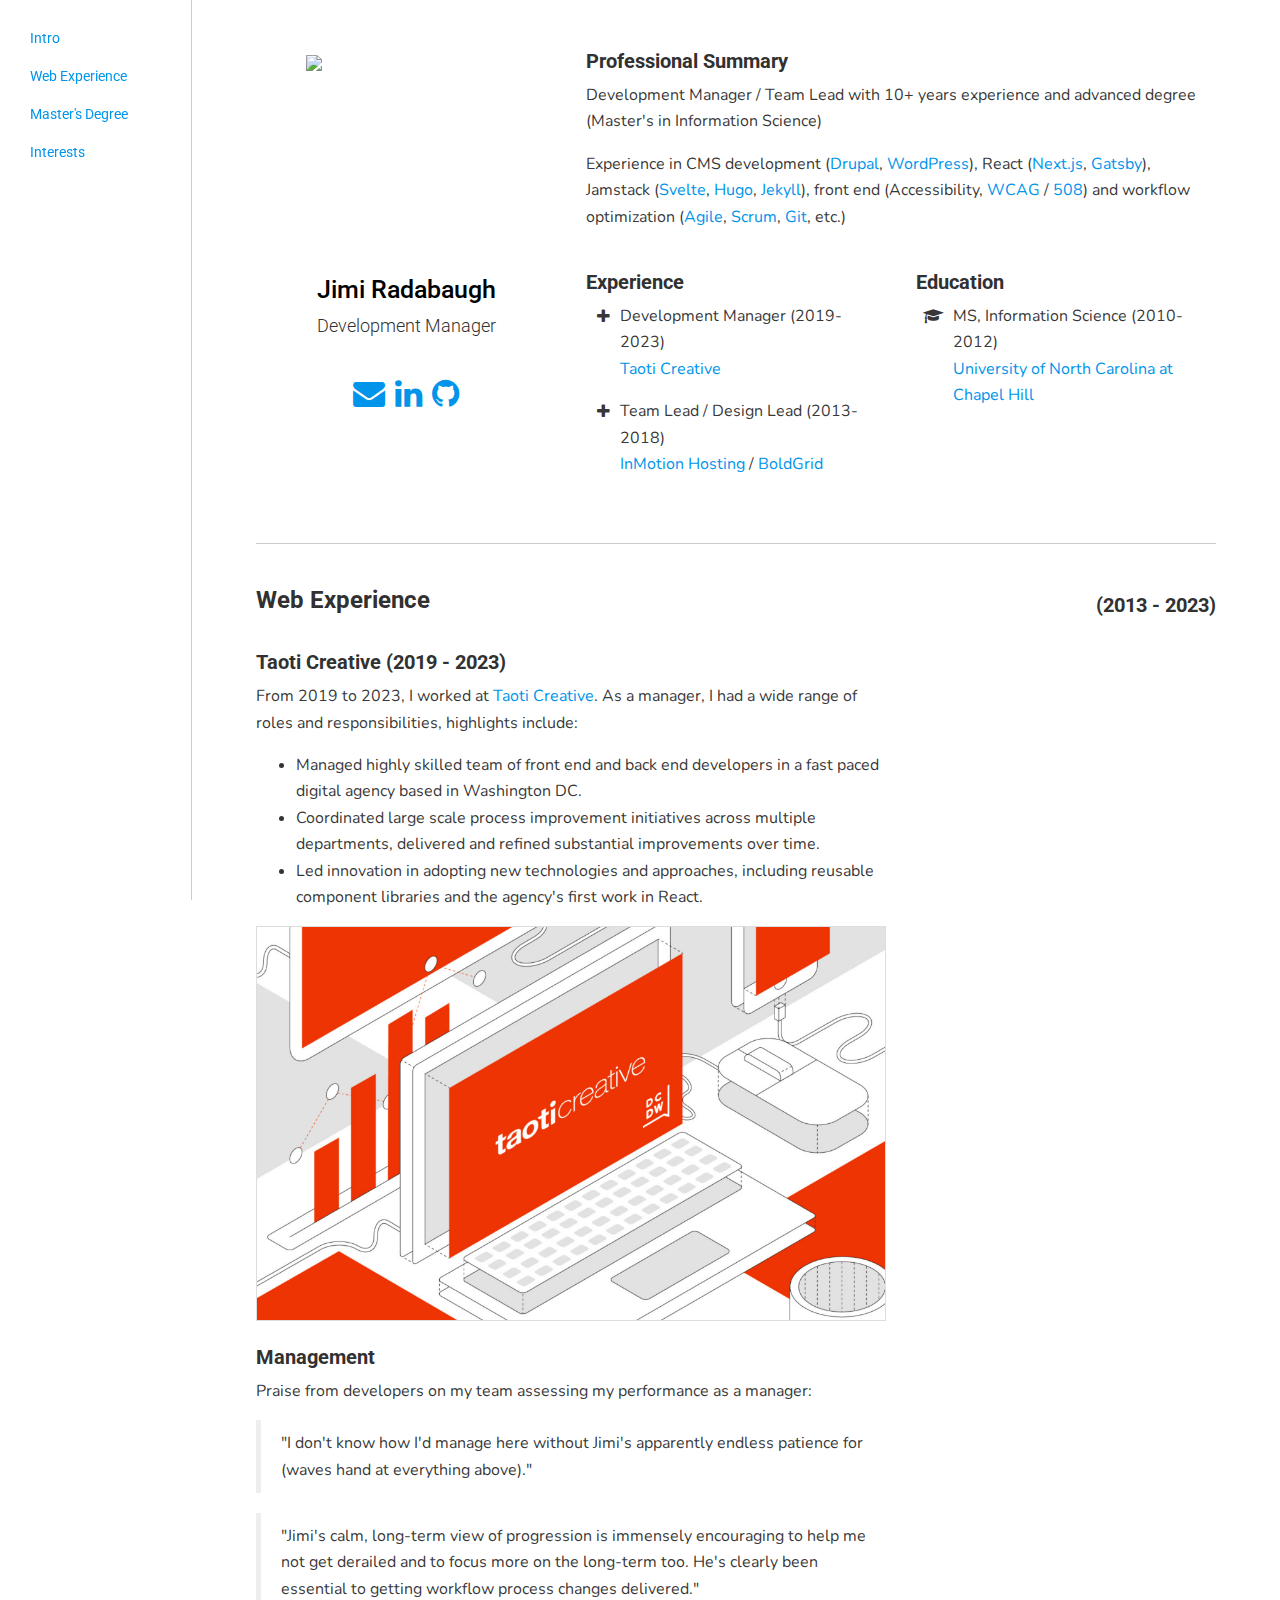
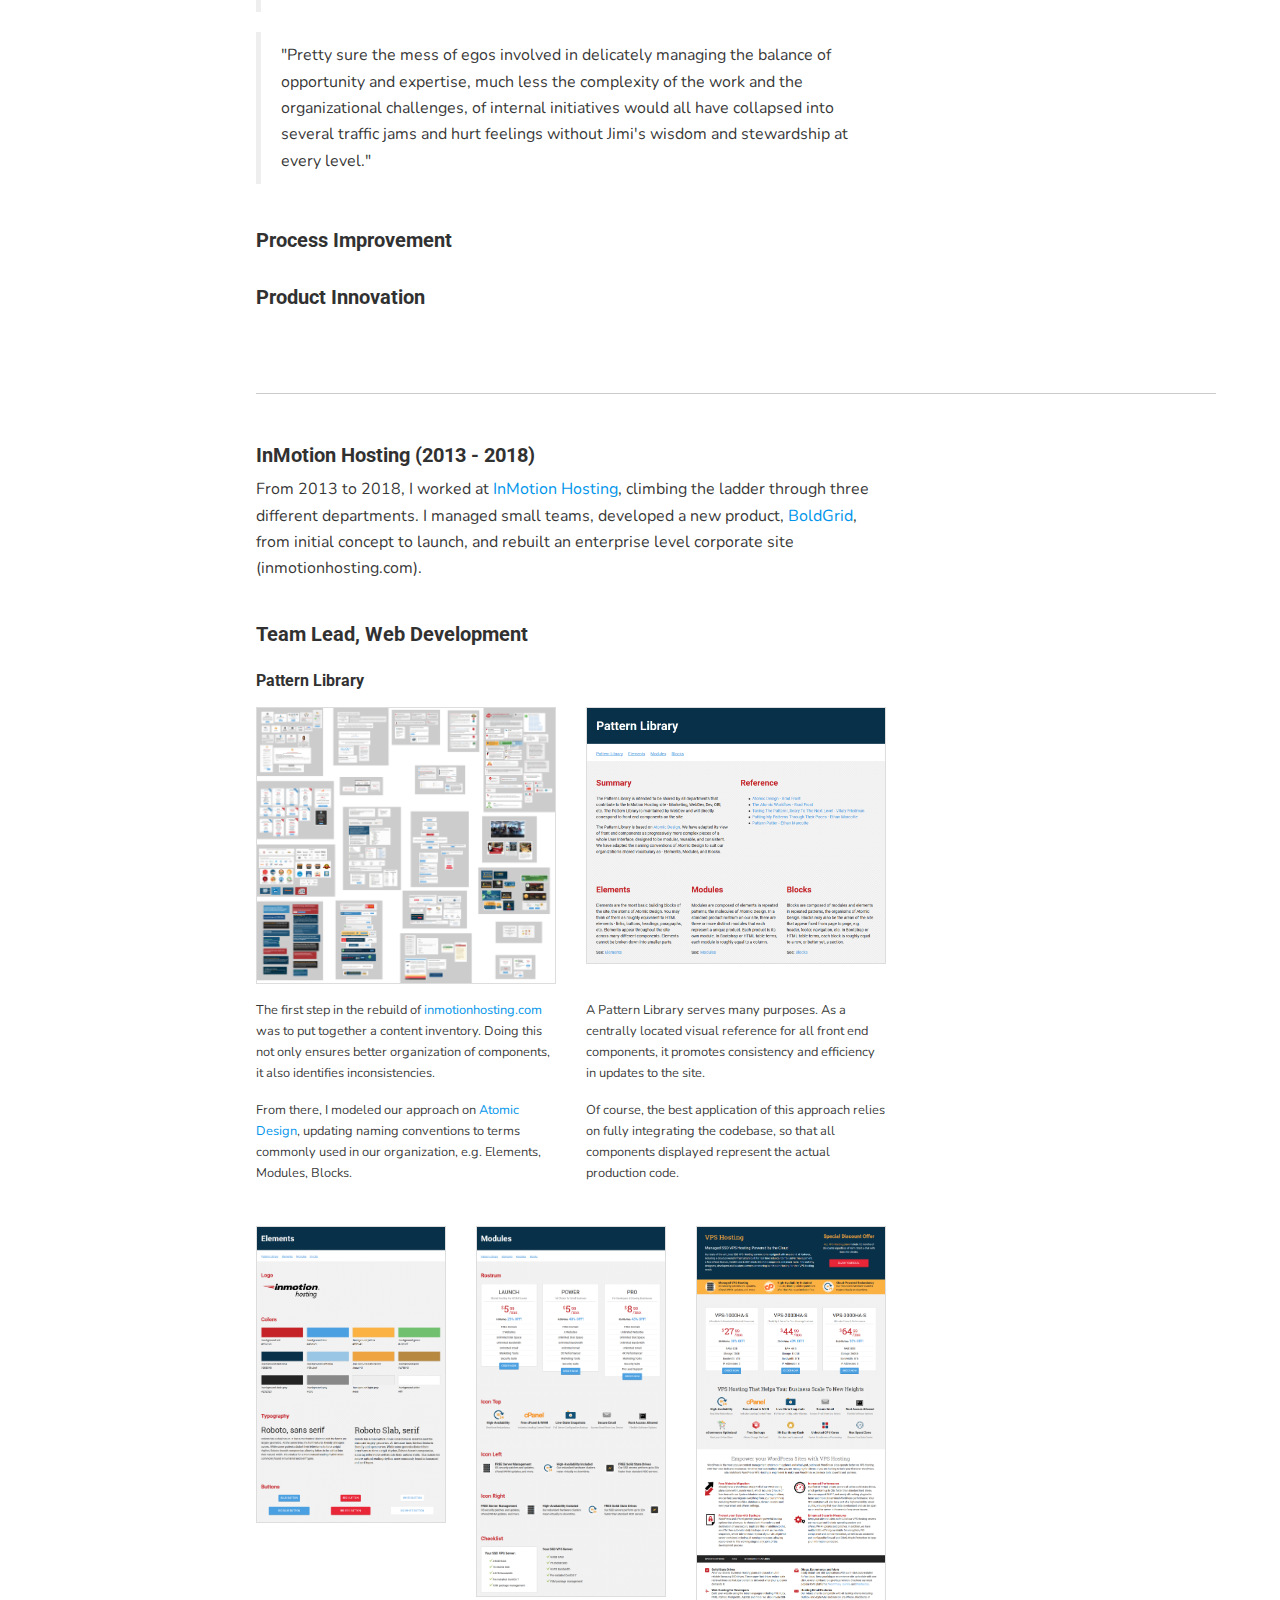
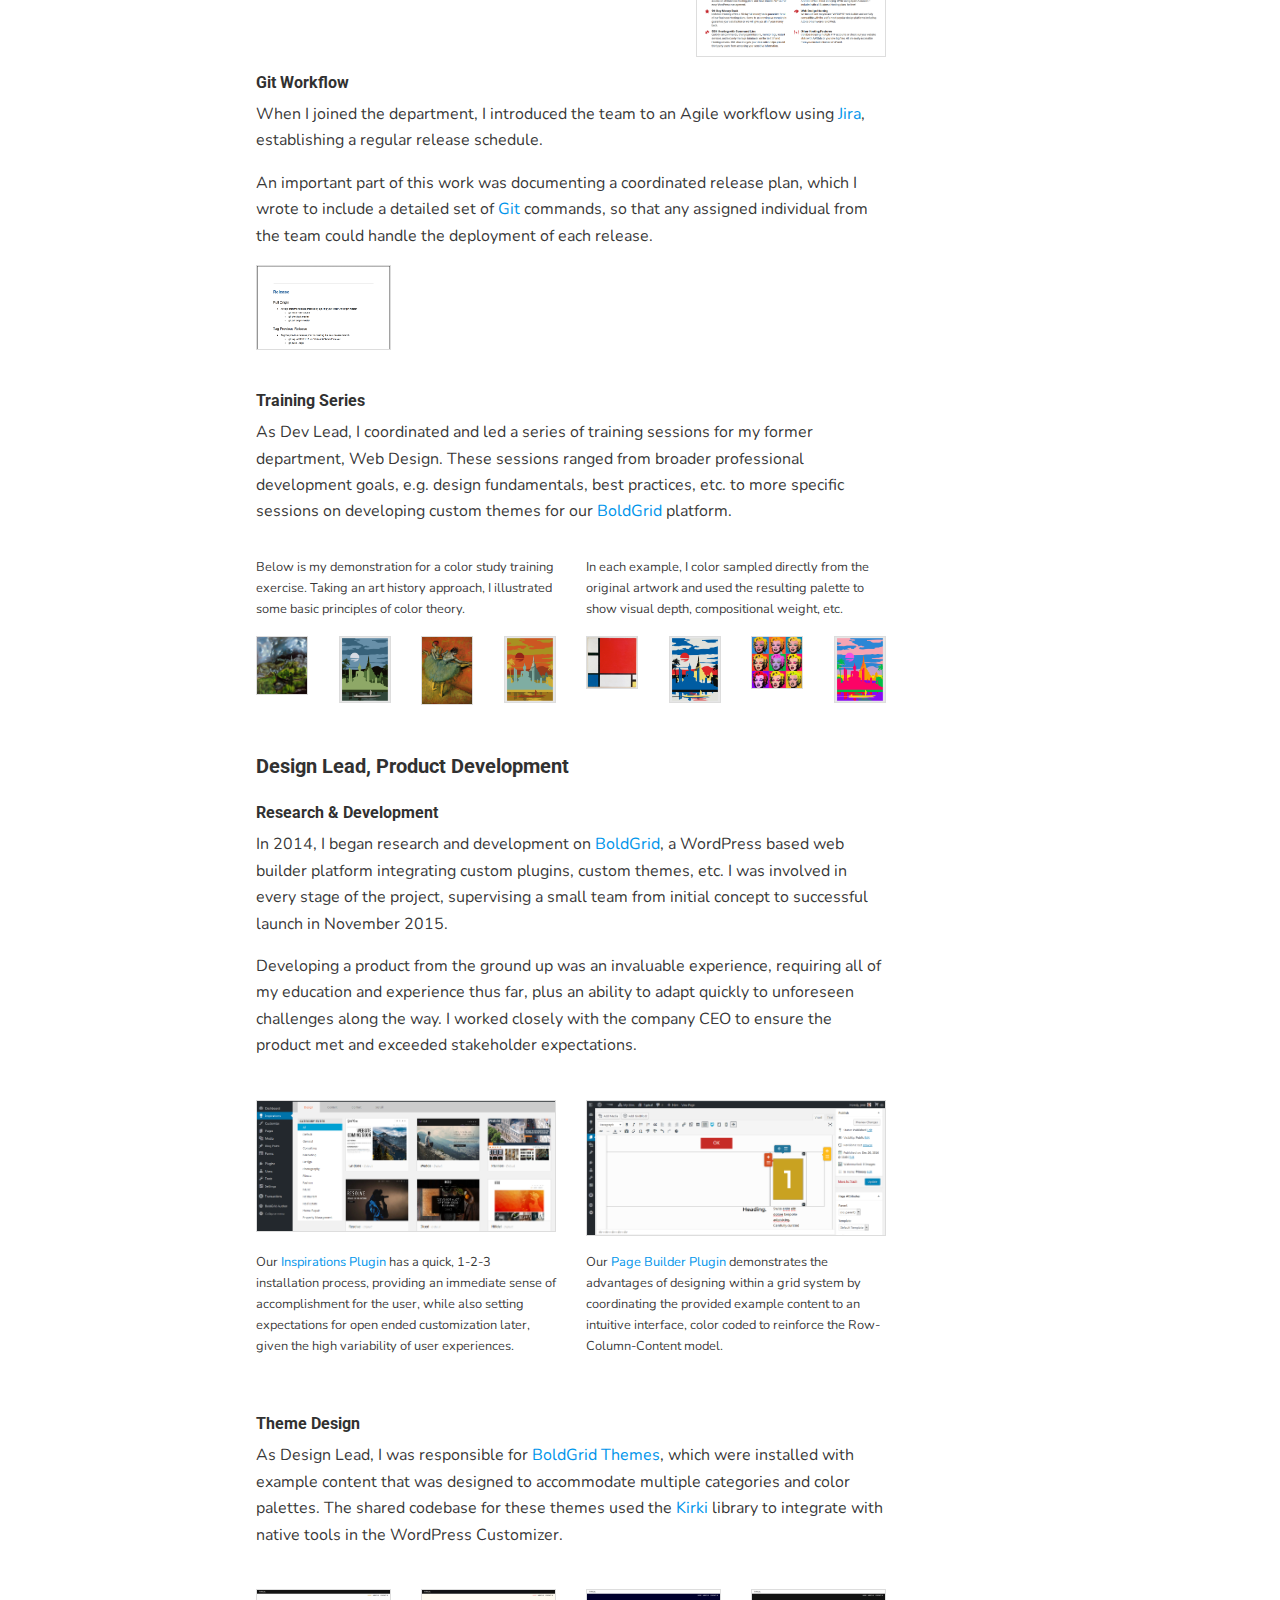
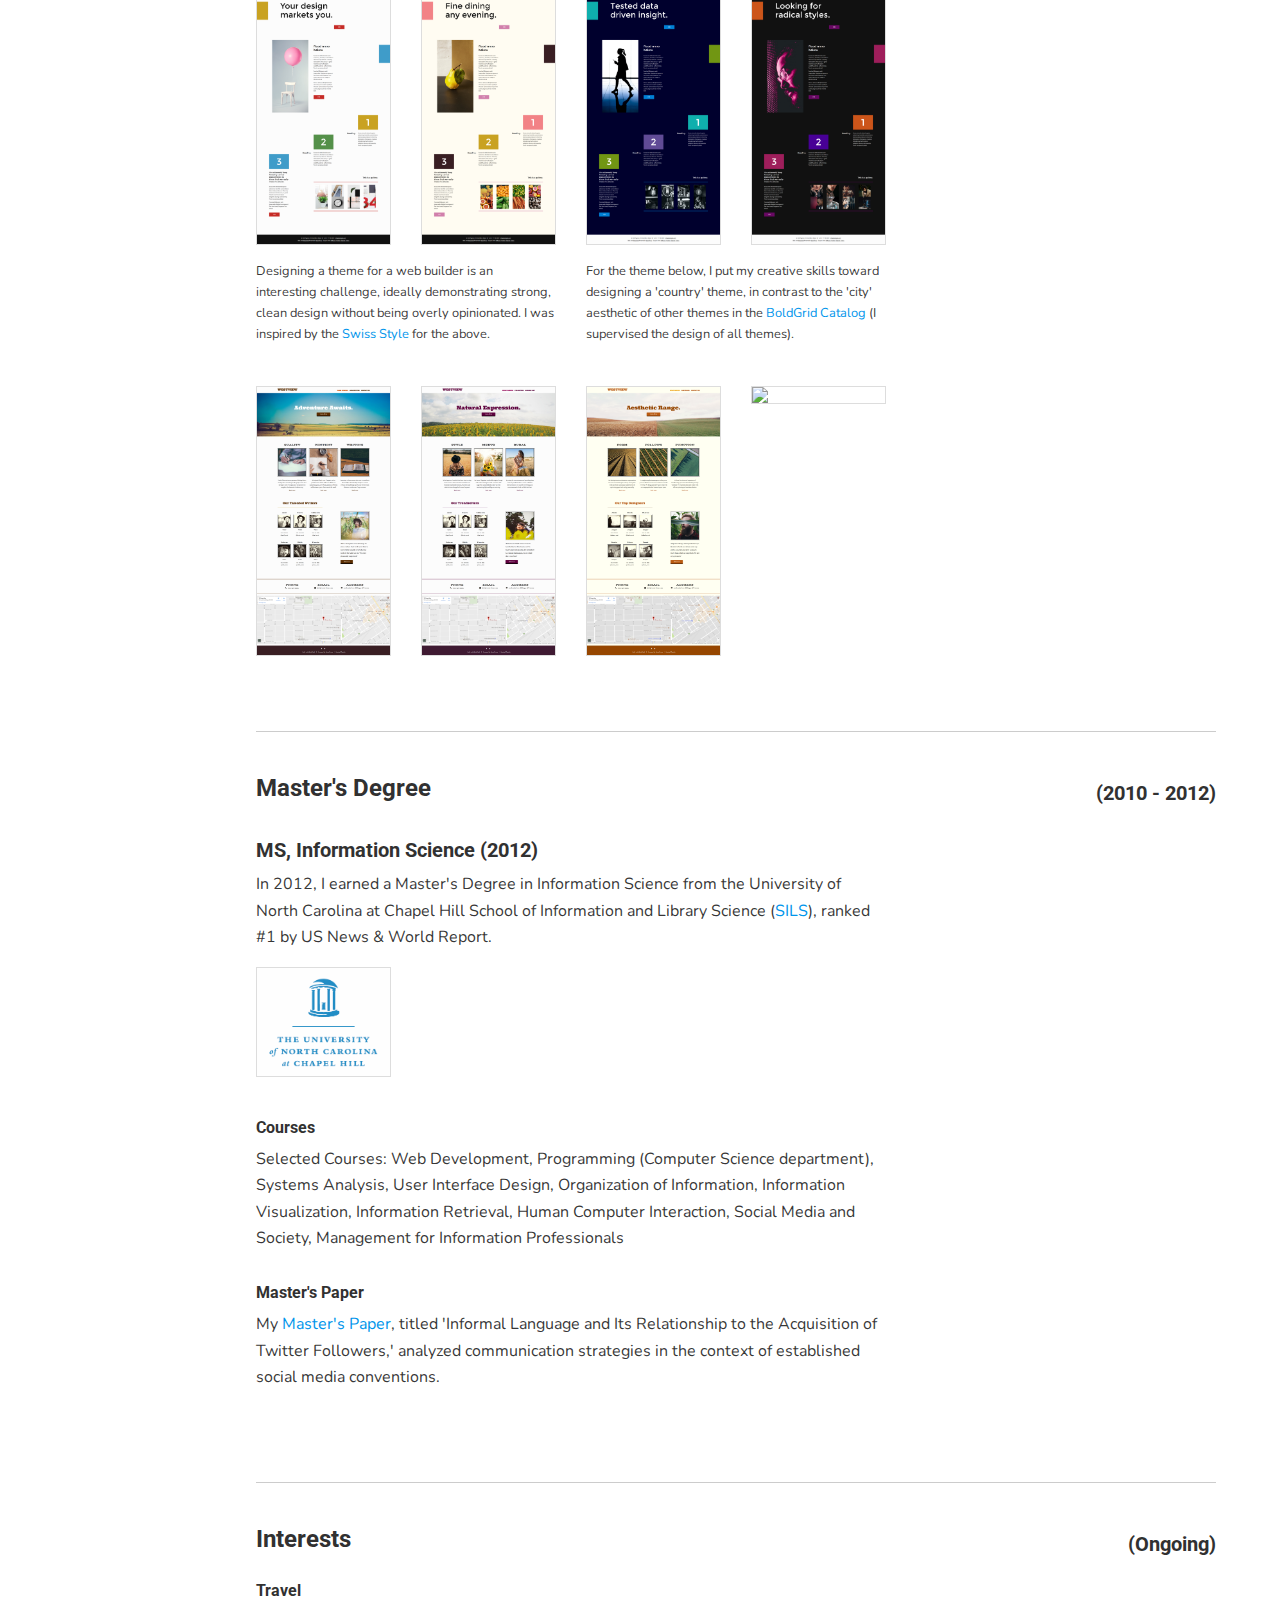
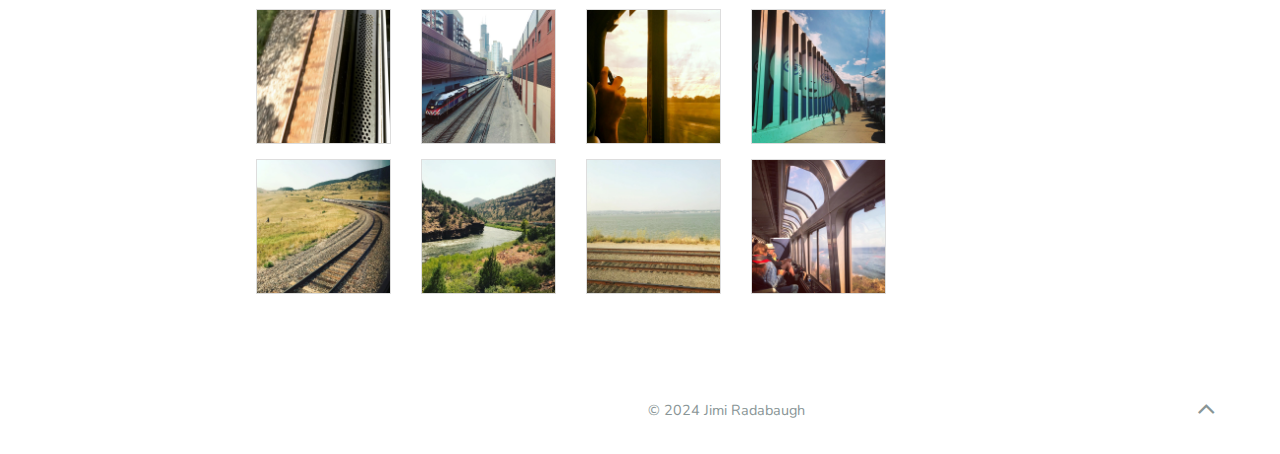
==== index.html @ 75ada911 "added taoti graphic" ====
<!DOCTYPE html>
<html lang="en-us">
<head>
	<meta charset="utf-8">
	<meta name="viewport" content="width=device-width, initial-scale=1">
	<meta http-equiv="X-UA-Compatible" content="IE=edge">
	<meta name="theme" content="jimi">
  	<meta name="generator" content="Hugo 0.49" />
  	<meta name="author" content="Jimi Radabaugh">
 	<meta name="description" content="Development Manager">

    <link rel="stylesheet" href="/css/highlight.min.css">
	<link rel="stylesheet" href="/css/bootstrap.min.css">
	<link rel="stylesheet" href="/css/font-awesome.min.css">
	<link rel="stylesheet" href="//fonts.googleapis.com/css?family=Roboto:400,500,700|Nunito">
	<link rel="stylesheet" href="/css/jimi-181108.css">
	<link rel="alternate" href="//jimiradabaugh.dev/index.xml" type="application/rss+xml" title="Jimi Radabaugh">
	<link rel="feed" href="//jimiradabaugh.dev/index.xml" type="application/rss+xml" title="Jimi Radabaugh">
	<link rel="icon" type="image/png" href="/img/icon.png">
	<link rel="apple-touch-icon" type="image/png" href="/img/apple-touch-icon.png">
	<link rel="canonical" href="//jimiradabaugh.dev/">
	
	<title>Jimi Radabaugh | Portfolio</title>

	<!-- Global site tag (gtag.js) - Google Analytics -->
	<script async src="https://www.googletagmanager.com/gtag/js?id=UA-22063173-2"></script>
	<script>
	window.dataLayer = window.dataLayer || [];
	function gtag(){dataLayer.push(arguments);}
	gtag('js', new Date());

	gtag('config', 'UA-22063173-2');
	</script>
</head>
<body id="top" data-spy="scroll" data-target="#navbar-main" data-offset="71">

<nav>
    <div class="navbar-header">
        <button type="button" class="navbar-toggle collapsed" data-toggle="collapse" data-target="#navbar-collapse-1" aria-expanded="false">
            <span class="sr-only">Toggle navigation</span>
            <span class="icon-bar"></span>
            <span class="icon-bar"></span>
            <span class="icon-bar"></span>
        </button>
    </div>
    <div class="collapse navbar-collapse" id="navbar-collapse-1">
    	<ul class="nav">
            <li class="nav-item">
            	<a href="/" data-target="/">
                	<span>Intro</span>
              	</a>
            </li>
            
            <li class="nav-item">
            	<a href="/#web-experience" data-target="#web-experience">
                	<span>Web Experience</span>
              	</a>
            </li>
            
            <li class="nav-item">
            	<a href="/#masters-degree" data-target="#masters-degree">
                	<span>Master&#39;s Degree</span>
              	</a>
            </li>
            
            <li class="nav-item">
            	<a href="/#interests" data-target="#interests">
                	<span>Interests</span>
              	</a>
            </li>
        </ul>
    </div>
</nav>

<main>
<section id="about" class="home-section">

<div class="row" itemprop="author" itemscope itemtype="http://schema.org/Person">
	<div class="col-xs-12 col-md-4">
		<div id="profile">
			
	    	<div class="portrait">
            	<img src="//jimiradabaugh.dev/img/portrait.png" />
          	</div>
			
			<div class="portrait-title">
	    		<h2 itemprop="name">Jimi Radabaugh</h2>
				<h3 itemprop="jobTitle">Development Manager</h3>
	    	</div>

	    	<ul class="social-icon" aria-hidden="true">
				<li>
	        		<a href="mailto:jimi-radabaugh@gmail.com" target="_blank">
	        		<i class="fa fa-envelope big-icon"></i>
	          		</a>
	        	</li>

	        	<li>
	        		<a href="//www.linkedin.com/in/jimi-radabaugh-b885b588/" target="_blank">
	        		<i class="fa fa-linkedin big-icon"></i>
	          		</a>
	        	</li>

	        	<li>
	        		<a href="https://github.com/JimiRadabaugh" target="_blank">
	        		<i class="fa fa-github big-icon"></i>
	          		</a>
	        	</li>
	      	</ul>
    	</div>
  	</div>

  	<div class="col-xs-12 col-md-8" itemprop="description">
<h3 id="professional-summary">Professional Summary</h3>

<p>Development Manager / Team Lead with 10+ years experience and advanced degree (Master's in Information Science)</p>

<p>Experience in CMS development (<a href="https://www.drupal.org/" target="_blank" rel="noopener">Drupal</a>, <a href="https://wordpress.org/" target="_blank" rel="noopener">WordPress</a>), React (<a href="https://nextjs.org/" target="_blank" rel="noopener">Next.js</a>, <a href="https://www.gatsbyjs.org/" target="_blank" rel="noopener">Gatsby</a>), Jamstack (<a href="https://svelte.dev/" target="_blank" rel="noopener">Svelte</a>, <a href="https://gohugo.io/" target="_blank" rel="noopener">Hugo</a>, <a href="https://jekyllrb.com/" target="_blank" rel="noopener">Jekyll</a>), front end (Accessibility, <a href="https://www.w3.org/WAI/standards-guidelines/wcag/" target="_blank" rel="noopener">WCAG</a> / <a href="https://www.section508.gov/manage/laws-and-policies/" target="_blank" rel="noopener">508</a>) and workflow optimization (<a href="https://www.atlassian.com/agile" target="_blank" rel="noopener">Agile</a>, <a href="https://www.scrumalliance.org/about-scrum" target="_blank" rel="noopener">Scrum</a>, <a href="https://github.com/" target="_blank" rel="noopener">Git</a>, etc.)</p>

		<div class="row">
			
      		<div class="col-sm-6">
    			<h3>Experience</h3>
    			<ul class="ul-exp fa-ul">
          		
          			<li><i class="fa-li fa fa-plus"></i> 
          				<div class="description">
          					<p>Development Manager (2019-2023)<br /><a href="https://www.taoti.com/" target="_blank" rel="noopener">Taoti Creative</a></p>
          				</div>
          			</li>

          			<li><i class="fa-li fa fa-plus"></i> 
						<div class="description">
	          				<p>Team Lead / Design Lead (2013-2018)<br /><a href="https://www.inmotionhosting.com/" target="_blank" rel="noopener">InMotion Hosting</a> / <a href="https://www.boldgrid.com/" target="_blank" rel="noopener">BoldGrid</a></p>
	          			</div>
          			</li>
        		</ul>
      		</div>

    		<div class="col-sm-6">
        		<h3>Education</h3>
        		<ul class="ul-edu fa-ul">
          			<li><i class="fa-li fa fa-graduation-cap"></i>
            		<div class="description">
              			<p class="course">MS, Information Science (2010-2012)</p>
              			<p class="institution"><a href="https://sils.unc.edu" target="_blank" rel="noopener">University of North Carolina at Chapel Hill</a></p>
            		</div>
          			</li>
          		
        		</ul>
      		</div>
      		
		</div>
	</div>
</div>
</section>
	  	
<section id="custom" class="home-section">
<div class="section">
<a name="web-experience"></a>
	<div class="row">
		<div class="col-md-10">
			<h2>Web Experience</h2>
		</div>
		<div class="col-md-2">
			<h3 class="date-right">(2013 - 2023)</h3>
		</div>
	</div>

	<div class="row">
		<div class="col-md-8">
			<h3>Taoti Creative (2019 - 2023)</h3>
		</div>
	</div>
	<div class="row">
		<div class="col-md-8">
			<p>From 2019 to 2023, I worked at <a href="https://www.taoti.com/" target="_blank" rel="noopener">Taoti Creative</a>. As a manager, I had a wide range of roles and responsibilities, highlights include:</p>
			<ul>
				<li>Managed highly skilled team of front end and back end developers in a fast paced digital agency based in Washington DC.</li>
				<li>Coordinated large scale process improvement initiatives across multiple departments, delivered and refined substantial improvements over time.</li>
				<li>Led innovation in adopting new technologies and approaches, including reusable component libraries and the agency's first work in React.</li>
			</ul>
		</div>
	</div>

	<div class="row">
		<div class="col-md-8">
			<a href="/img/taoti/taoti-graphic.png" target="_blank"><img src="/img/taoti/taoti-graphic.png" itemprop="image" /></a>
		</div>
	</div>

	<div class="row">
		<div class="col-md-8">
			<h3>Management</h3>
		</div>
	</div>

	<div class="row">
		<div class="col-md-8">
			<p>Praise from developers on my team assessing my performance as a manager:</p>

			<blockquote>"I don't know how I'd manage here without Jimi's apparently endless patience for (waves hand at everything above)."</blockquote>

			<blockquote>"Jimi's calm, long-term view of progression is immensely encouraging to help me not get derailed and to focus more on the long-term too. He's clearly been essential to getting workflow process changes delivered."</blockquote>

			<blockquote>"Pretty sure the mess of egos involved in delicately managing the balance of opportunity and expertise, much less the complexity of the work and the organizational challenges, of internal initiatives would all have collapsed into several traffic jams and hurt feelings without Jimi's wisdom and stewardship at every level."</blockquote>
		</div>
	</div>


	<div class="row">
		<div class="col-md-8">
			<h3>Process Improvement</h3>
		</div>
	</div>


	<div class="row">
		<div class="col-md-8">
			<h3>Product Innovation</h3>
		</div>
	</div>

	<div class="row">
		<div class="whitespace-3x"></div>
	</div>

<div class="section">
	<div class="row">
		<div class="col-md-8">
			<h3>InMotion Hosting (2013 - 2018)</h3>
		</div>
	</div>
	<div class="row">
		<div class="col-md-8">
			<p>From 2013 to 2018, I worked at <a href="https://www.inmotionhosting.com" target="_blank" rel="noopener">InMotion Hosting</a>, climbing the ladder through three different departments. I managed small teams, developed a new product, <a href="https://www.boldgrid.com/" target="_blank" rel="noopener">BoldGrid</a>, from initial concept to launch, and rebuilt an enterprise level corporate site (inmotionhosting.com).</p>
		</div>
	</div>

	<div class="row">
		<div class="col-md-8">
			<h3>Team Lead, Web Development</h3>
		</div>
	</div>
	<div class="row">
		<div class="col-md-8">
			<h4>Pattern Library</h4>
			<p></p>
		</div>
	</div>
	<div class="row">
				<div class="col-md-4">
					<a href="/img/patterns-1/imh-inventory.jpg" target="_blank"><img src="/img/patterns-1/imh-inventory.jpg" itemprop="image" /></a>
				</div>
			
				<div class="col-md-4">
					<a href="/img/patterns-1/imh-library.png" target="_blank"><img src="/img/patterns-1/imh-library.png" itemprop="image" /></a>
				</div>
	</div>
	<div class="row">
		<div class="col-md-4">
			<p class="caption">The first step in the rebuild of <a href="https://www.inmotionhosting.com/" target="_blank">inmotionhosting.com</a> was to put together a content inventory. Doing this not only ensures better organization of components, it also identifies inconsistencies.</p>
			<p class="caption">From there, I modeled our approach on <a href="http://atomicdesign.bradfrost.com/table-of-contents/" target="_blank">Atomic Design</a>, updating naming conventions to terms commonly used in our organization, e.g. Elements, Modules, Blocks.</p>
		</div>
		<div class="col-md-4">
			<p class="caption">A Pattern Library serves many purposes. As a centrally located visual reference for all front end components, it promotes consistency and efficiency in updates to the site.</p>
			<p class="caption">Of course, the best application of this approach relies on fully integrating the codebase, so that all components displayed represent the actual production code.</p>
		</div>
	</div>
	<div class="row">
		<div class="whitespace-1x"></div>
	</div>
	<div class="row">
		<div class="col-md-8">
		<div class="row">
				<div class="col-md-4">
					<a href="/img/patterns-2/imh-elements.png" target="_blank"><img src="/img/patterns-2/imh-elements.png" itemprop="image" /></a>
				</div>
			
				<div class="col-md-4">
					<a href="/img/patterns-2/imh-modules.png" target="_blank"><img src="/img/patterns-2/imh-modules.png" itemprop="image" /></a>
				</div>
			
				<div class="col-md-4">
					<a href="/img/patterns-2/imh-page.png" target="_blank"><img src="/img/patterns-2/imh-page.png" itemprop="image" /></a>
				</div>
		</div>
		</div>
	</div>

	<a name="jira-git"></a>
	<div class="row">
		<div class="col-md-8">
			<h4>Git Workflow</h4>
			<p>When I joined the department, I introduced the team to an Agile workflow using <a href="#jira">Jira</a>, establishing a regular release schedule.</p>
			<p>An important part of this work was documenting a coordinated release plan, which I wrote to include a detailed set of <a href="#git">Git</a> commands, so that any assigned individual from the team could handle the deployment of each release.</p>
		</div>
	</div>
	<div class="row">
		
			
				<div class="col-md-2">
					<a href="/pdf/git-workflow.pdf" target="_blank"><img src="/img/git/git-workflow.png" itemprop="image" /></a>
				</div>
			
		
	</div>
	<div class="row">
		<div class="whitespace-1x"></div>
	</div>

	<a name="training-series"></a>
	<div class="row">
		<div class="col-md-8">
			<h4>Training Series</h4>
			<p>As Dev Lead, I coordinated and led a series of training sessions for my former department, Web Design. These sessions ranged from broader professional development goals, e.g. design fundamentals, best practices, etc. to more specific sessions on developing custom themes for our <a href="https://www.boldgrid.com/" target="_blank">BoldGrid</a> platform.</p>
		</div>
	</div>
	<div class="row">
		<div class="col-md-4">
			<p class="caption">Below is my demonstration for a color study training exercise. Taking an art history approach, I illustrated some basic principles of color theory.</p>
		</div>
		<div class="col-md-4">
			<p class="caption">In each example, I color sampled directly from the original artwork and used the resulting palette to show visual depth, compositional weight, etc.</p>
		</div>
	</div>
	<div class="row color-theory">
				<div class="col-xs-6 col-md-1">
					<a href="/img/training/1541_el-greco.jpg" target="_blank"><img src="/img/training/1541_el-greco.jpg" itemprop="image" /></a>
				</div>
			
				<div class="col-xs-6 col-md-1">
					<a href="/img/training/1541_el-greco_color.png" target="_blank"><img src="/img/training/1541_el-greco_color.png" itemprop="image" /></a>
				</div>
			
				<div class="col-xs-6 col-md-1">
					<a href="/img/training/1834_degas.jpg" target="_blank"><img src="/img/training/1834_degas.jpg" itemprop="image" /></a>
				</div>
			
				<div class="col-xs-6 col-md-1">
					<a href="/img/training/1834_degas_color.png" target="_blank"><img src="/img/training/1834_degas_color.png" itemprop="image" /></a>
				</div>
			
				<div class="col-xs-6 col-md-1">
					<a href="/img/training/1872_mondrian.jpg" target="_blank"><img src="/img/training/1872_mondrian.jpg" itemprop="image" /></a>
				</div>
			
				<div class="col-xs-6 col-md-1">
					<a href="/img/training/1872_mondrian_color.png" target="_blank"><img src="/img/training/1872_mondrian_color.png" itemprop="image" /></a>
				</div>
			
				<div class="col-xs-6 col-md-1">
					<a href="/img/training/1928_warhol.jpg" target="_blank"><img src="/img/training/1928_warhol.jpg" itemprop="image" /></a>
				</div>
			
				<div class="col-xs-6 col-md-1">
					<a href="/img/training/1928_warhol_color.png" target="_blank"><img src="/img/training/1928_warhol_color.png" itemprop="image" /></a>
				</div>
	</div>
	<div class="row">
		<div class="whitespace-1x"></div>
	</div>

	<a name="boldgrid"></a>
	<div class="row">
		<div class="col-md-8">
			<h3>Design Lead, Product Development</h3>
		</div>
	</div>
	<div class="row">
		<div class="col-md-8">
			<h4>Research & Development</h4>
			<p>In 2014, I began research and development on <a href="https://www.boldgrid.com/" target="_blank">BoldGrid</a>, a WordPress based web builder platform integrating custom plugins, custom themes, etc. I was involved in every stage of the project, supervising a small team from initial concept to successful launch in November 2015.</p>
			<p>Developing a product from the ground up was an invaluable experience, requiring all of my education and experience thus far, plus an ability to adapt quickly to unforeseen challenges along the way. I worked closely with the company CEO to ensure the product met and exceeded stakeholder expectations.</p>
		</div>
	</div>
	<div class="row">
		<div class="whitespace-1x"></div>
	</div>
	<div class="row">	
				<div class="col-md-4">
					<a href="/img/plugins/inspirations.PNG" target="_blank"><img src="/img/plugins/inspirations.PNG" itemprop="image" /></a>
				</div>
			
				<div class="col-md-4">
					<a href="/img/plugins/editor.PNG" target="_blank"><img src="/img/plugins/editor.PNG" itemprop="image" /></a>
				</div>
	</div>
	<div class="row">
		<div class="col-md-4">
			<p class="caption">Our <a href="https://www.boldgrid.com/wordpress-page-templates-inspirations/" target="_blank">Inspirations Plugin</a> has a quick, 1-2-3 installation process, providing an immediate sense of accomplishment for the user, while also setting expectations for open ended customization later, given the high variability of user experiences.</p>
		</div>
		<div class="col-md-4">
			<p class="caption">Our <a href="https://www.boldgrid.com/wordpress-page-builder-by-boldgrid/" target="_blank">Page Builder Plugin</a> demonstrates the advantages of designing within a grid system by coordinating the provided example content to an intuitive interface, color coded to reinforce the Row-Column-Content model.</p>
		</div>
	</div>
	<div class="row">
		<div class="whitespace-1x"></div>
	</div>

	<div class="row">
		<div class="col-md-8">
			<h4>Theme Design</h4>
			<p>As Design Lead, I was responsible for <a href="https://www.boldgrid.com/themes/" target="_blank">BoldGrid Themes</a>, which were installed with example content that was designed to accommodate multiple categories and color palettes. The shared codebase for these themes used the <a href="https://aristath.github.io/blog/build-wordpress-theme-using-kirki" target="_blank">Kirki</a> library to integrate with native tools in the WordPress Customizer.</p>
		</div>
	</div>
	<div class="row">
		<div class="whitespace-1x"></div>
	</div>
	<div class="row">
				<div class="col-md-2">
					<a href="/img/themes-1/avantgrid-design.png" target="_blank"><img src="/img/themes-1/avantgrid-design.png" itemprop="image" /></a>
				</div>
			
				<div class="col-md-2">
					<a href="/img/themes-1/avantgrid-restaurant.png" target="_blank"><img src="/img/themes-1/avantgrid-restaurant.png" itemprop="image" /></a>
				</div>
			
				<div class="col-md-2">
					<a href="/img/themes-1/avantgrid-consulting.png" target="_blank"><img src="/img/themes-1/avantgrid-consulting.png" itemprop="image" /></a>
				</div>
			
				<div class="col-md-2">
					<a href="/img/themes-1/avantgrid-fashion.png" target="_blank"><img src="/img/themes-1/avantgrid-fashion.png" itemprop="image" /></a>
				</div>

	</div>
	<div class="row">
		<div class="col-md-4">
			<p class="caption">Designing a theme for a web builder is an interesting challenge, ideally demonstrating strong, clean design without being overly opinionated. I was inspired by the <a href="https://www.smashingmagazine.com/2009/07/lessons-from-swiss-style-graphic-design/" target="_blank">Swiss Style</a> for the above.</p>
		</div>
		<div class="col-md-4">
			<p class="caption">For the theme below, I put my creative skills toward designing a 'country' theme, in contrast to the 'city' aesthetic of other themes in the <a href="https://www.boldgrid.com/themes/#themes-section" target="_blank">BoldGrid Catalog</a> (I supervised the design of all themes).</p>
		</div>
	</div>
	<div class="row">
		<div class="whitespace-1x"></div>
	</div>
	<div class="row">	
				<div class="col-md-2">
					<a href="/img/themes-2/westview-general.png" target="_blank"><img src="/img/themes-2/westview-general.png" itemprop="image" /></a>
				</div>
			
				<div class="col-md-2">
					<a href="/img/themes-2/westview-fashion.png" target="_blank"><img src="/img/themes-2/westview-fashion.png" itemprop="image" /></a>
				</div>
			
				<div class="col-md-2">
					<a href="/img/themes-2/westview-design.png" target="_blank"><img src="/img/themes-2/westview-design.png" itemprop="image" /></a>
				</div>
			
				<div class="col-md-2">
					<a href="/img/themes-2/westview-design-gallery.png" target="_blank"><img src="/img/themes-2/westview-design-gallery.png" itemprop="image" /></a>
				</div>
	</div>
	<div class="row">
		<div class="whitespace-3x"></div>
	</div>
  </div>
</div>

<div class="section">
<a name="masters-degree"></a>
	<div class="row">
		<div class="col-md-10">
			<h2>Master's Degree</h2>
		</div>
		<div class="col-md-2">
			<h3 class="date-right">(2010 - 2012)</h3>
		</div>
	</div>
	<div class="row">
		<div class="col-md-8">
			<h3>MS, Information Science (2012)</h3>
			<p>In 2012, I earned a Master's Degree in Information Science from the University of North Carolina at Chapel Hill School of Information and Library Science (<a href="https://sils.unc.edu/" target="_blank">SILS</a>), ranked #1 by US News & World Report.
		</div>
	</div>
	<div class="row">
		
			
				<div class="col-xs-6 col-md-2">
					<img src="/img/unc/unc-logo.png" itemprop="image" />
				</div>
			
		
	</div>
	<div class="row">
		<div class="whitespace-1x"></div>
	</div>
	<div class="row">
		<div class="col-md-8">
			<h4>Courses</h4>
			<p>Selected Courses: Web Development, Programming (Computer Science department), Systems Analysis, User Interface Design, Organization of Information, Information Visualization, Information Retrieval, Human Computer Interaction, Social Media and Society, Management for Information Professionals</p>
		</div>
	</div>
	<div class="row">
		<div class="col-md-8">
			<h4>Master's Paper</h4>
			<p>My <a href="https://cdr.lib.unc.edu/concern/masters_papers/8c97kv15n" target="_blank">Master's Paper</a>, titled 'Informal Language and Its Relationship to the Acquisition of Twitter Followers,' analyzed communication strategies in the context of established social media conventions.</p>
		</div>
	</div>
	<div class="row">
		<div class="whitespace-3x"></div>
	</div>
</div>

<div class="section">
<a name="interests"></a>
	<div class="row">
		<div class="col-md-10">
			<h2>Interests</h2>
		</div>
		<div class="col-md-2">
			<h3 class="date-right">(Ongoing)</h3>
		</div>
	</div>
	<div class="row">
		<div class="col-md-8">
			<h4>Travel</h4>
		</div>
	</div>
	<div class="row">	
		<div class="col-md-2">
			<a href="/img/trains-1/train-1.jpg" target="_blank"><img src="/img/trains-1/train-1.jpg" itemprop="image" /></a>
		</div>
			
		<div class="col-md-2">
			<a href="/img/trains-1/train-2.jpg" target="_blank"><img src="/img/trains-1/train-2.jpg" itemprop="image" /></a>
		</div>
			
		<div class="col-md-2">
			<a href="/img/trains-1/train-3.jpg" target="_blank"><img src="/img/trains-1/train-3.jpg" itemprop="image" /></a>
		</div>
			
		<div class="col-md-2">
			<a href="/img/trains-1/train-4.jpg" target="_blank"><img src="/img/trains-1/train-4.jpg" itemprop="image" /></a>
		</div>
	</div>
	<div class="row whitespace-row"></div>
	
	<div class="row">
		<div class="col-md-2">
			<a href="/img/trains-2/train-5.jpg" target="_blank"><img src="/img/trains-2/train-5.jpg" itemprop="image" /></a>
		</div>	

		<div class="col-md-2">
			<a href="/img/trains-2/train-6.jpg" target="_blank"><img src="/img/trains-2/train-6.jpg" itemprop="image" /></a>
		</div>

		<div class="col-md-2">
			<a href="/img/trains-2/train-7.jpg" target="_blank"><img src="/img/trains-2/train-7.jpg" itemprop="image" /></a>
		</div>
			
		<div class="col-md-2">
			<a href="/img/trains-2/train-8.jpg" target="_blank"><img src="/img/trains-2/train-8.jpg" itemprop="image" /></a>
		</div>
	</div>
</div>
</section>
		
<footer class="site-footer">
	<p class="copyright">
	&copy; 2024 Jimi Radabaugh 

      <span class="pull-right" aria-hidden="true">
        <a href="#" id="back_to_top">
          <span class="button_icon">
            <i class="fa fa-angle-up fa-2x"></i>
          </span>
        </a>
      </span>
    </p>
</footer>

<script src="//cdnjs.cloudflare.com/ajax/libs/gsap/1.18.4/TweenMax.min.js"></script>
<script src="//cdnjs.cloudflare.com/ajax/libs/gsap/latest/plugins/ScrollToPlugin.min.js"></script>
<script src="/js/jquery-1.12.3.min.js"></script>
<script src="/js/bootstrap.min.js"></script>
<script src="/js/isotope.pkgd.min.js"></script>
<script src="//cdnjs.cloudflare.com/ajax/libs/jquery.imagesloaded/4.1.1/imagesloaded.pkgd.min.js"></script>
<script src="/js/hugo-academic.js"></script>
<script src="//cdnjs.cloudflare.com/ajax/libs/highlight.js/9.9.0/highlight.min.js"></script>
<script>hljs.initHighlightingOnLoad();</script>

</main>
</body>
</html>
---- css/highlight.min.css ----
.hljs{display:block;overflow-x:auto;padding:0.5em;color:#333;background:#f8f8f8}.hljs-comment,.hljs-quote{color:#998;font-style:italic}.hljs-keyword,.hljs-selector-tag,.hljs-subst{color:#333;font-weight:bold}.hljs-number,.hljs-literal,.hljs-variable,.hljs-template-variable,.hljs-tag .hljs-attr{color:#008080}.hljs-string,.hljs-doctag{color:#d14}.hljs-title,.hljs-section,.hljs-selector-id{color:#900;font-weight:bold}.hljs-subst{font-weight:normal}.hljs-type,.hljs-class .hljs-title{color:#458;font-weight:bold}.hljs-tag,.hljs-name,.hljs-attribute{color:#000080;font-weight:normal}.hljs-regexp,.hljs-link{color:#009926}.hljs-symbol,.hljs-bullet{color:#990073}.hljs-built_in,.hljs-builtin-name{color:#0086b3}.hljs-meta{color:#999;font-weight:bold}.hljs-deletion{background:#fdd}.hljs-addition{background:#dfd}.hljs-emphasis{font-style:italic}.hljs-strong{font-weight:bold}
---- css/jimi-181108.css ----
/*------------------------------------------------------------------------
# Base Styles
------------------------------------------------------------------------*/

/*-----------------------------------------------
## Layout
-----------------------------------------------*/
main {
	padding-left: 5%;
	padding-right: 5%;
}

/* sm */
@media screen and (min-width: 768px) {
	.nav {
		float: left;
		height: 100%;
		position: fixed;
		border-right: 1px solid #ccc;
		margin-left: -15px;
		padding-top: 1.25rem;
		width: 15%;
	}
	main {
		float: left;
		margin-left: 15%;
	}
}

/*-----------------------------------------------
## Core
-----------------------------------------------*/
*,
*::after,
*::before {
	box-sizing: border-box;
}
.row:after,
.row:before {
	content: " ";
	display: table;
}
html {
	font-family: 'Nunito', sans-serif;
	font-size: 16px;
	line-height: 1.65;
	color: rgba(0,0,0,0.8);
}
body {
	font-family: 'Nunito', sans-serif;
	font-size: 1rem;
	line-height: inherit;
	color: inherit;
	padding-top: 0;
	counter-reset: captions;
}
p {
	margin-top: 0;
	margin-bottom: 1rem;
}
ul, ol, dl {
	margin-top: 0;
	margin-bottom: 1rem;
}

/*-----------------------------------------------
## Nav
-----------------------------------------------*/
.navbar-toggle {
	border: 1px solid #555;
}
.navbar-toggle .icon-bar {
	background-color: #555;
}
.nav {
	font-family: 'Roboto', sans-serif;
	text-rendering: optimizeLegibility;
	font-size: .9rem;
	font-weight: 400;
	line-height: 1.25;
	text-align: center;
}
.nav > li > a:hover,
.nav > li > a:focus {
	background-color: transparent;
	color: #005181;
}

/* sm */
@media screen and (min-width: 768px) {
	.nav {
		text-align: left;
	}
	.nav > li > a:hover,
	.nav > li > a:focus {
		background-color: #f3f3f3;
		color: #005181;
	}
}

/* md */
@media screen and (min-width: 992px) {
	.nav > li > a {
		padding-left: 30px;
	}
}

/*-----------------------------------------------
## Headings
-----------------------------------------------*/
h1, h2, h3, h4, h5, h6 {
	font-family: 'Roboto', sans-serif;
	text-rendering: optimizeLegibility;
	font-weight: 700;
	line-height: 1.25;
	color: #313131;
	margin-bottom: .5rem;
}
h1 {
	font-size: 2.25rem;
	font-weight: 400;
	margin-bottom: 2rem;
}
h2 {
	margin-top: 1rem;
	font-size: 1.5rem;
}
h3 {
	margin-top: 1.5rem;
	font-size: 1.25rem;
}
h4, h5, h6 {
	margin-top: 1rem;
	font-size: 1rem;
}

/*-----------------------------------------------
## Links
-----------------------------------------------*/
a,
h3.article-title a:hover {
	color: #0095eb;
	text-decoration: none;
	transition: color 0.6s ease;
}
a:hover,
a:focus {
	color: #005181;
}
a:focus {
	outline: 0; 
}

/*-----------------------------------------------
## Lists
-----------------------------------------------*/
.fa-ul i {
	padding-top: 3px;
}

/*-----------------------------------------------
## Media
-----------------------------------------------*/
img,
video {
	height: auto;
	max-width: 100%;
	display: block;
}
.img-responsive {
	/* Extend Bootstrap declaration with centering */
	margin: 0 auto;
}

/*------------------------------------------------------------------------
# Home Page
------------------------------------------------------------------------*/

/*-----------------------------------------------
## Sections
-----------------------------------------------*/
.home-section {
	padding: 25px 0;
}
.section-heading h1 {
	margin: 0 0 10px 0;
}
.section-heading p {
	font-family: 'Roboto', sans-serif;
	font-weight: 400;
	font-size: 1.1rem;
	color: #b2b2b2;
}

/*-----------------------------------------------
## Biography
-----------------------------------------------*/
#profile {
	text-align: center;
	padding: 30px 10px;
	position: relative;
}
#profile .portrait {
	width: 200px;
	height: 200px;
	margin: 0 auto;
}
#profile .portrait img {
	border: none;
}
#profile .portrait-title h2 {
	font-size: 1.55em;
	font-weight: 500;
	color: #000;
	margin: 20px 0 10px 0;
}
#profile .portrait-title h3 {
	font-size: 1.1em;
	font-weight: 300;
	color: #313131;
	margin: 0 0 10px 0;
}
#profile ul.social-icon {
	display: inline-flex;
	flex-direction: row;
	flex-wrap: wrap;
	list-style: none;
	padding: 0;
	margin-top: 30px;
}
#profile .social-icon li {
	margin-right: 10px;
}
#profile .social-icon li:last-of-type {
	margin-right: 0;
}
#profile .social-icon li:hover {
	transform: scale(1.2)
}

/* Text */
.big-icon {
	font-size: 2rem;
}
ul.ul-edu {
	list-style: none;
}
ul.ul-edu li {
	position: relative;
	padding: 0 15px 4px 3px;
}
ul.ul-edu li .description p {
	margin: 0;
}

/*-----------------------------------------------
## Custom
-----------------------------------------------*/
.section {
	border-top: 1px solid #ccc;
	padding-top: 25px;
}
.caption {
	margin-top: 1.0rem;
	font-size: 0.8rem;
}
img {
	border: 1px solid #ddd;
	margin: 10px 0;
}
img.brand {
	border: none;
}
blockquote {
	font-size: 1rem;
}
.color-theory > div:nth-child(5) {
	clear: both;
}
.whitespace-row {
	height: 0;
	margin-top: -10px;
}
.whitespace-1x {
	height: 5px;
}
.whitespace-2x {
	height: 10px;
}
.whitespace-3x {
	height: 15px;
}
.whitespace-4x {
	height: 20px;
}

/* md */
@media screen and (min-width: 992px) {
	img {
		margin: 0;
	}
	.date-right {
		text-align: right;
	}
	.color-theory > div:nth-child(5) {
		clear: none;
	}
	.whitespace-row {
		height: 15px;
		margin-top: 0;
	}
	.whitespace-1x {
		height: 25px;
	}
	.whitespace-2x {
		height: 50px;
	}
	.whitespace-3x {
		height: 75px;
	}
	.whitespace-4x {
		height: 100px;
	}
}

/*-----------------------------------------------------------------------
# Footer
------------------------------------------------------------------------*/
footer {
	clear: both;
	padding: 5rem 0 1rem;
	width: 100%;
}
footer p {
	font-size: .9rem;
	text-align: center;
}
.site-footer,
footer a#back_to_top i {
	color: #899596;
}
footer a#back_to_top i {
	margin-top: -5px;
}
footer {
	margin: -80px 0 0;
}

/* md */
@media screen and (min-width: 992px) {
	footer {
		margin-top: 0;
	}
}
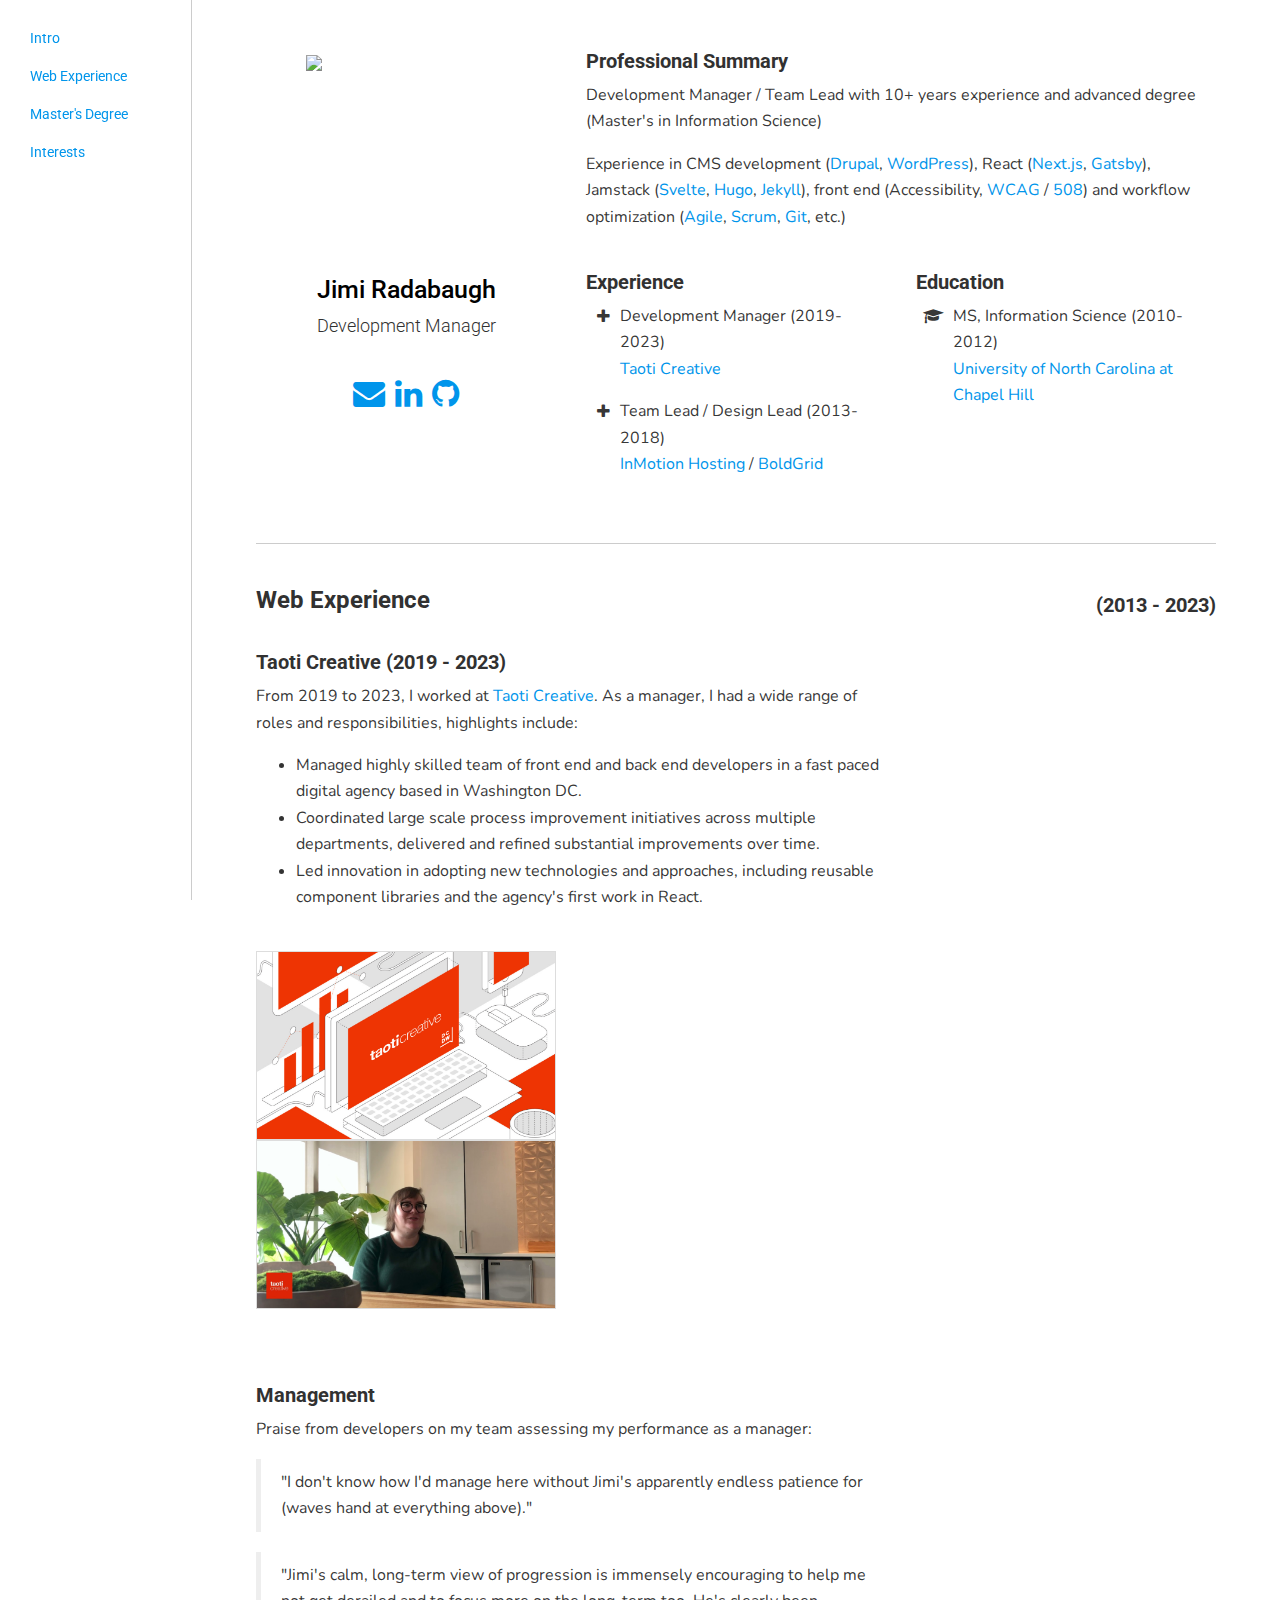
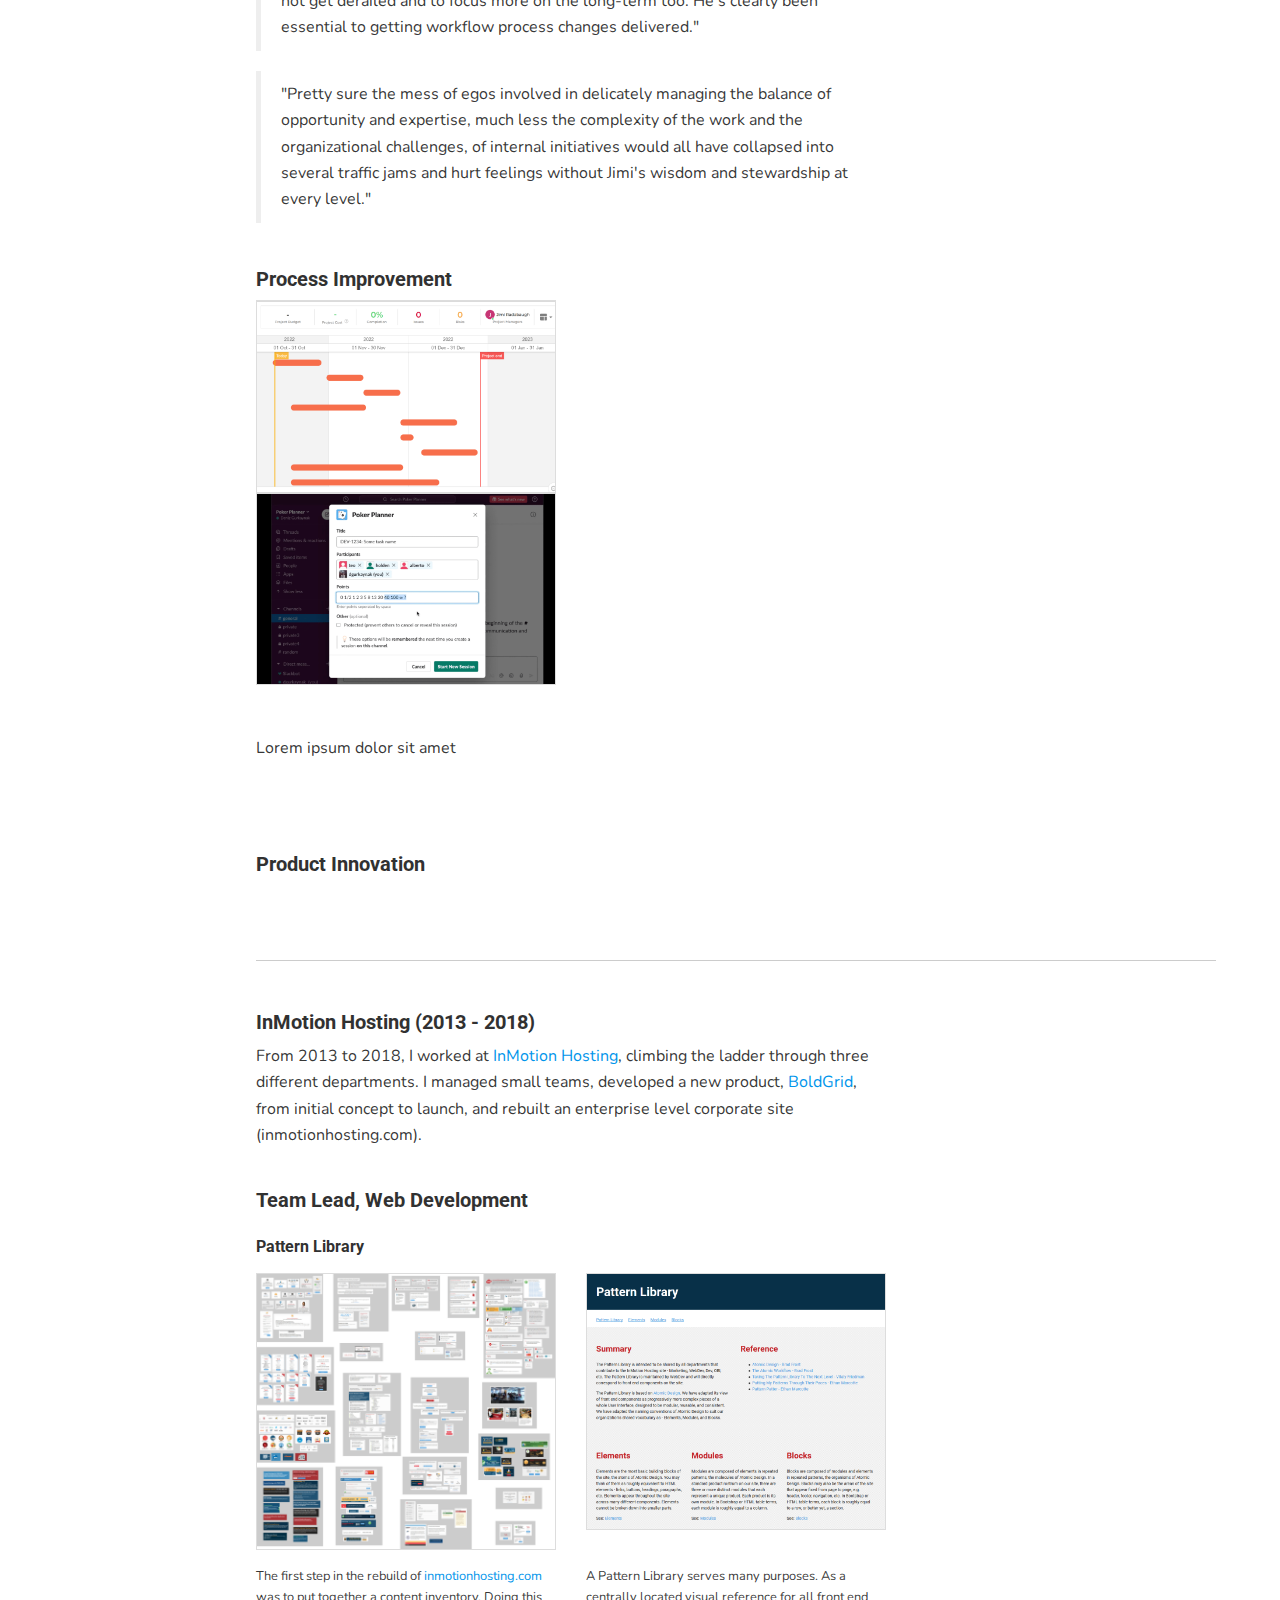
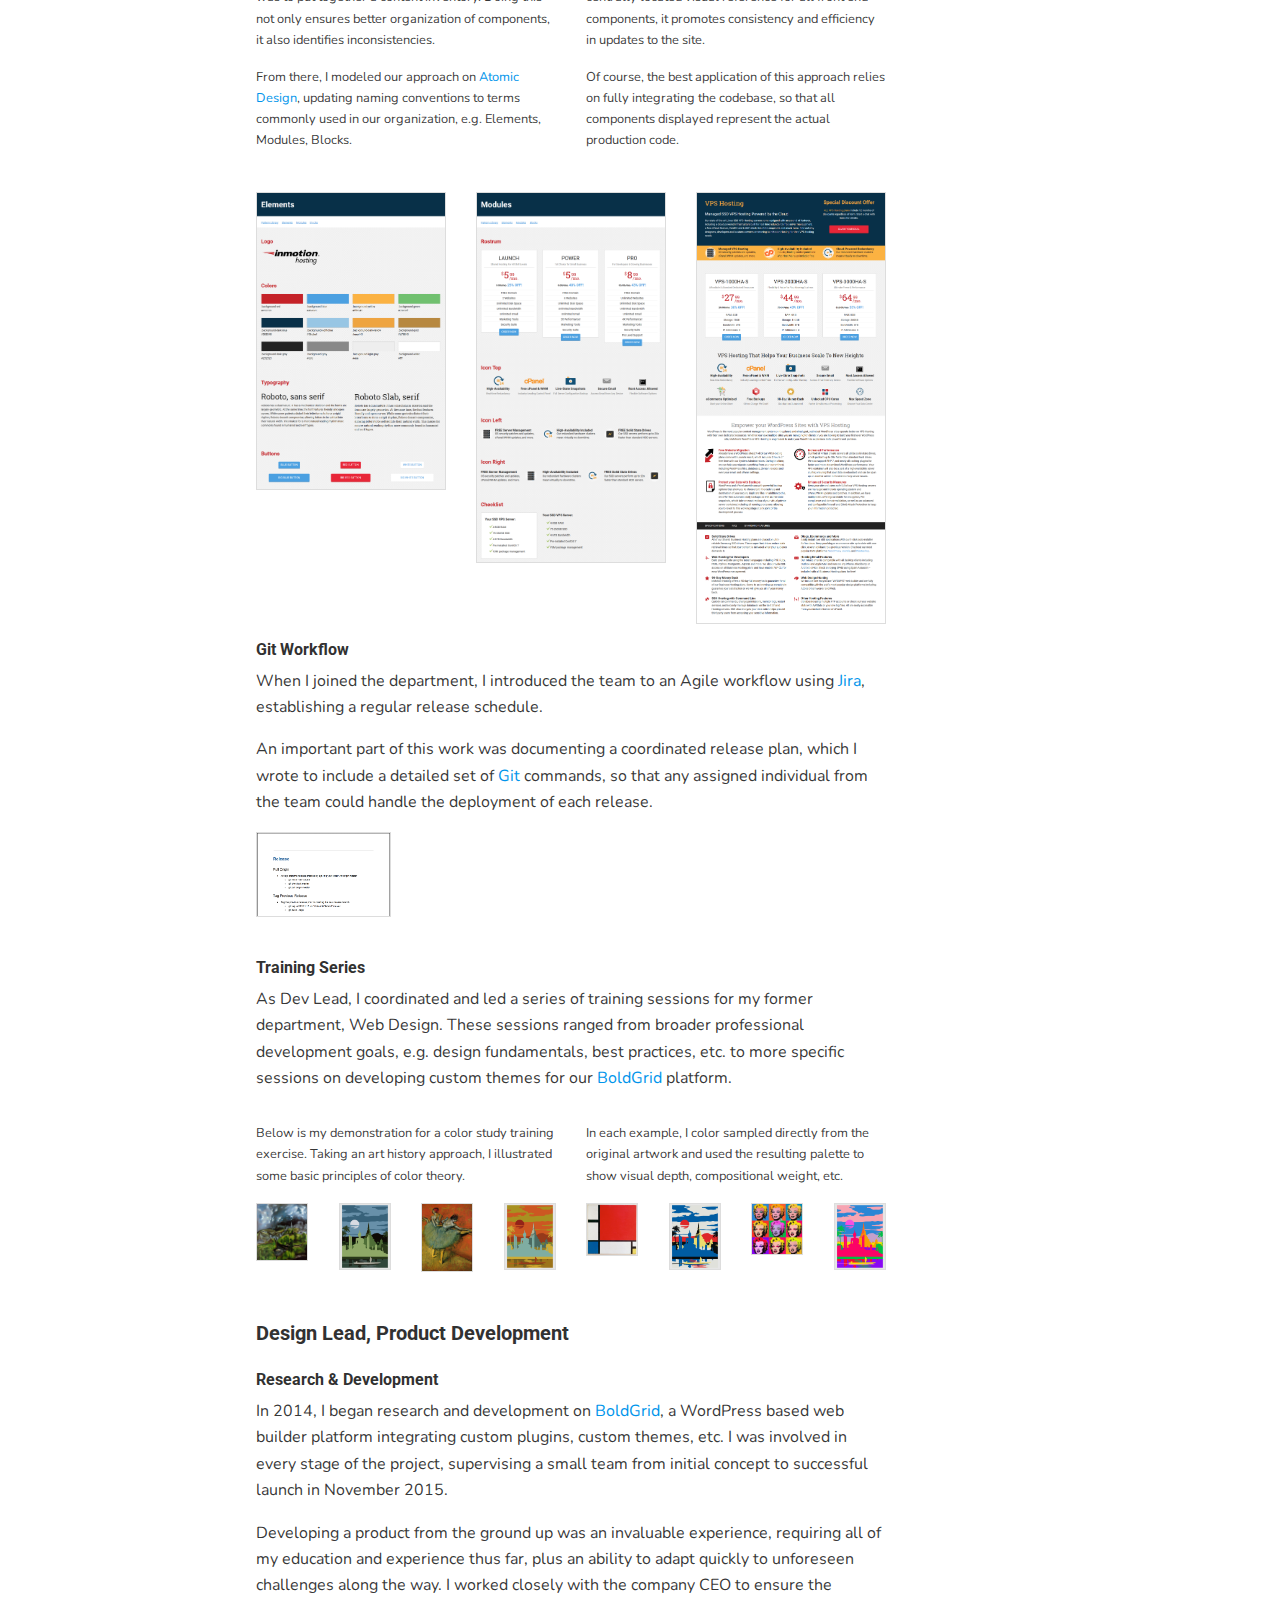
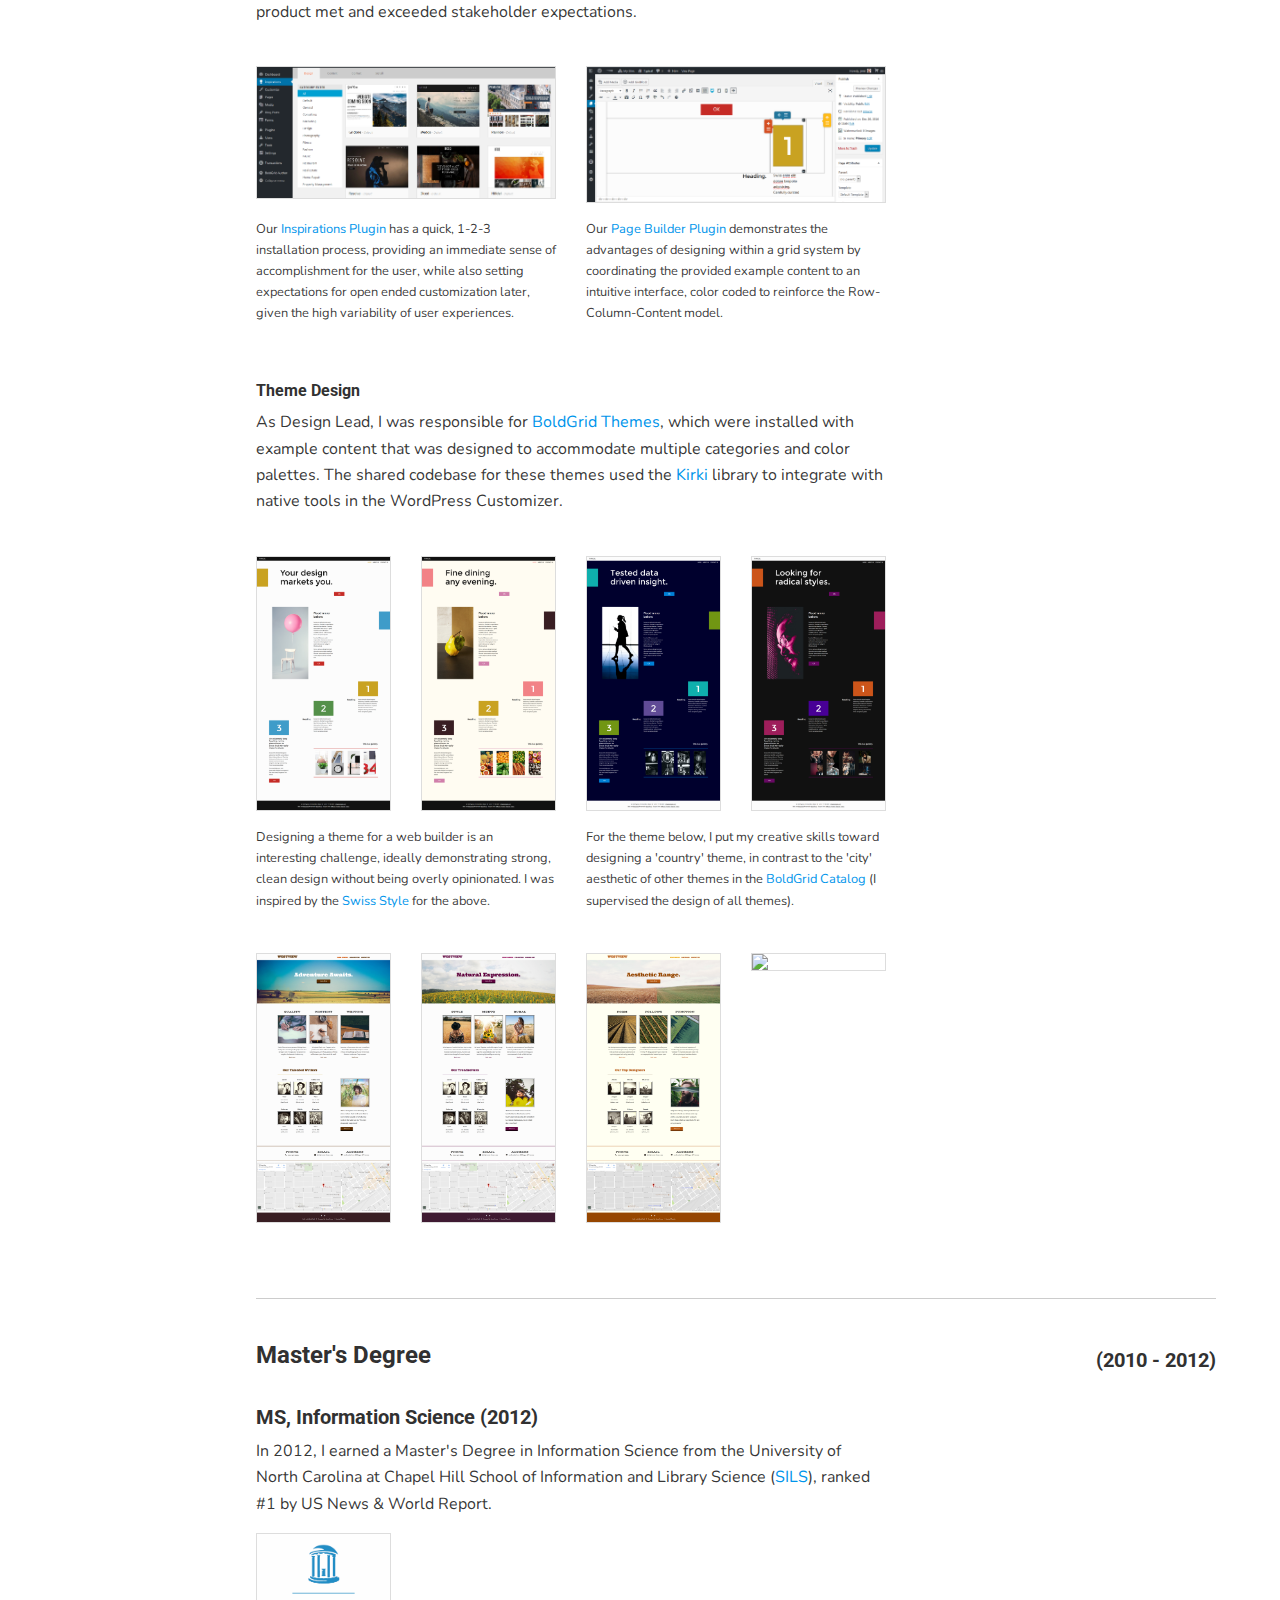
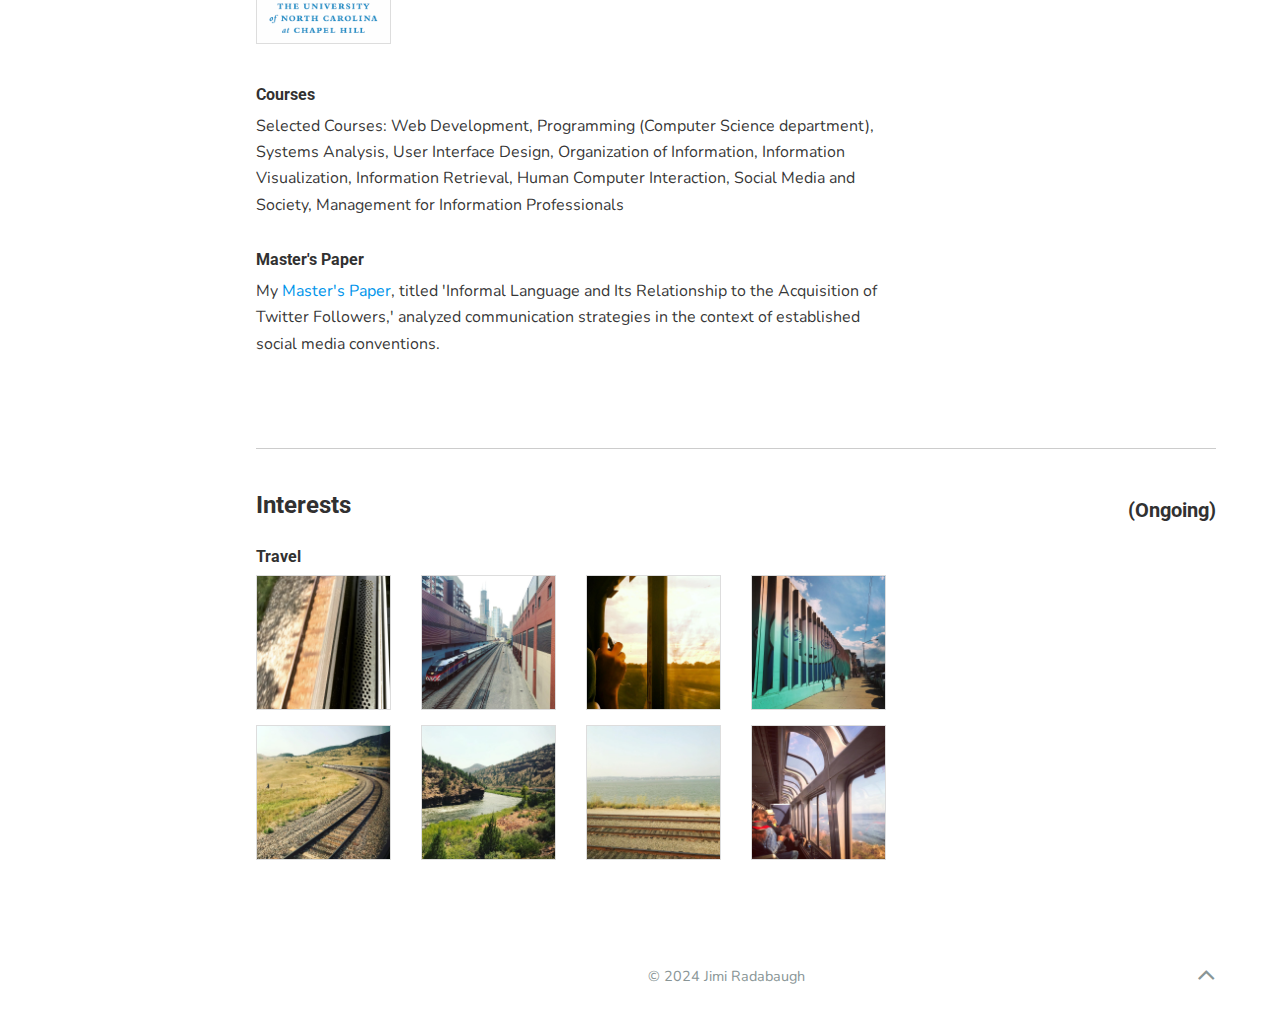
==== commit 40babf2c: "added images" ====
--- a/index.html
+++ b/index.html
@@ -184,12 +184,26 @@
 	</div>
 
 	<div class="row">
-		<div class="col-md-8">
+		<div class="whitespace-1x"></div>
+	</div>
+
+	<div class="row">
+		<div class="col-md-4">
 			<a href="/img/taoti/taoti-graphic.png" target="_blank"><img src="/img/taoti/taoti-graphic.png" itemprop="image" /></a>
 		</div>
 	</div>
 
 	<div class="row">
+		<div class="col-md-4">
+			<a href="/img/taoti/bree-and-plant.png" target="_blank"><img src="/img/taoti/bree-and-plant.png" itemprop="image" /></a>
+		</div>
+	</div>
+
+	<div class="row">
+		<div class="whitespace-2x"></div>
+	</div>
+
+	<div class="row">
 		<div class="col-md-8">
 			<h3>Management</h3>
 		</div>
@@ -214,6 +228,31 @@
 		</div>
 	</div>
 
+	<div class="row">
+		<div class="col-md-4">
+			<a href="/img/taoti/gantt.png" target="_blank"><img src="/img/taoti/gantt.png" itemprop="image" /></a>
+		</div>
+	</div>
+
+	<div class="row">
+		<div class="col-md-4">
+			<a href="/img/taoti/poker-planner.png" target="_blank"><img src="/img/taoti/poker-planner.png" itemprop="image" /></a>
+		</div>
+	</div>
+
+	<div class="row">
+		<div class="whitespace-2x"></div>
+	</div>
+
+	<div class="row">
+		<div class="col-md-8">
+			<p>Lorem ipsum dolor sit amet</p>
+		</div>
+	</div>
+
+	<div class="row">
+		<div class="whitespace-2x"></div>
+	</div>
 
 	<div class="row">
 		<div class="col-md-8">
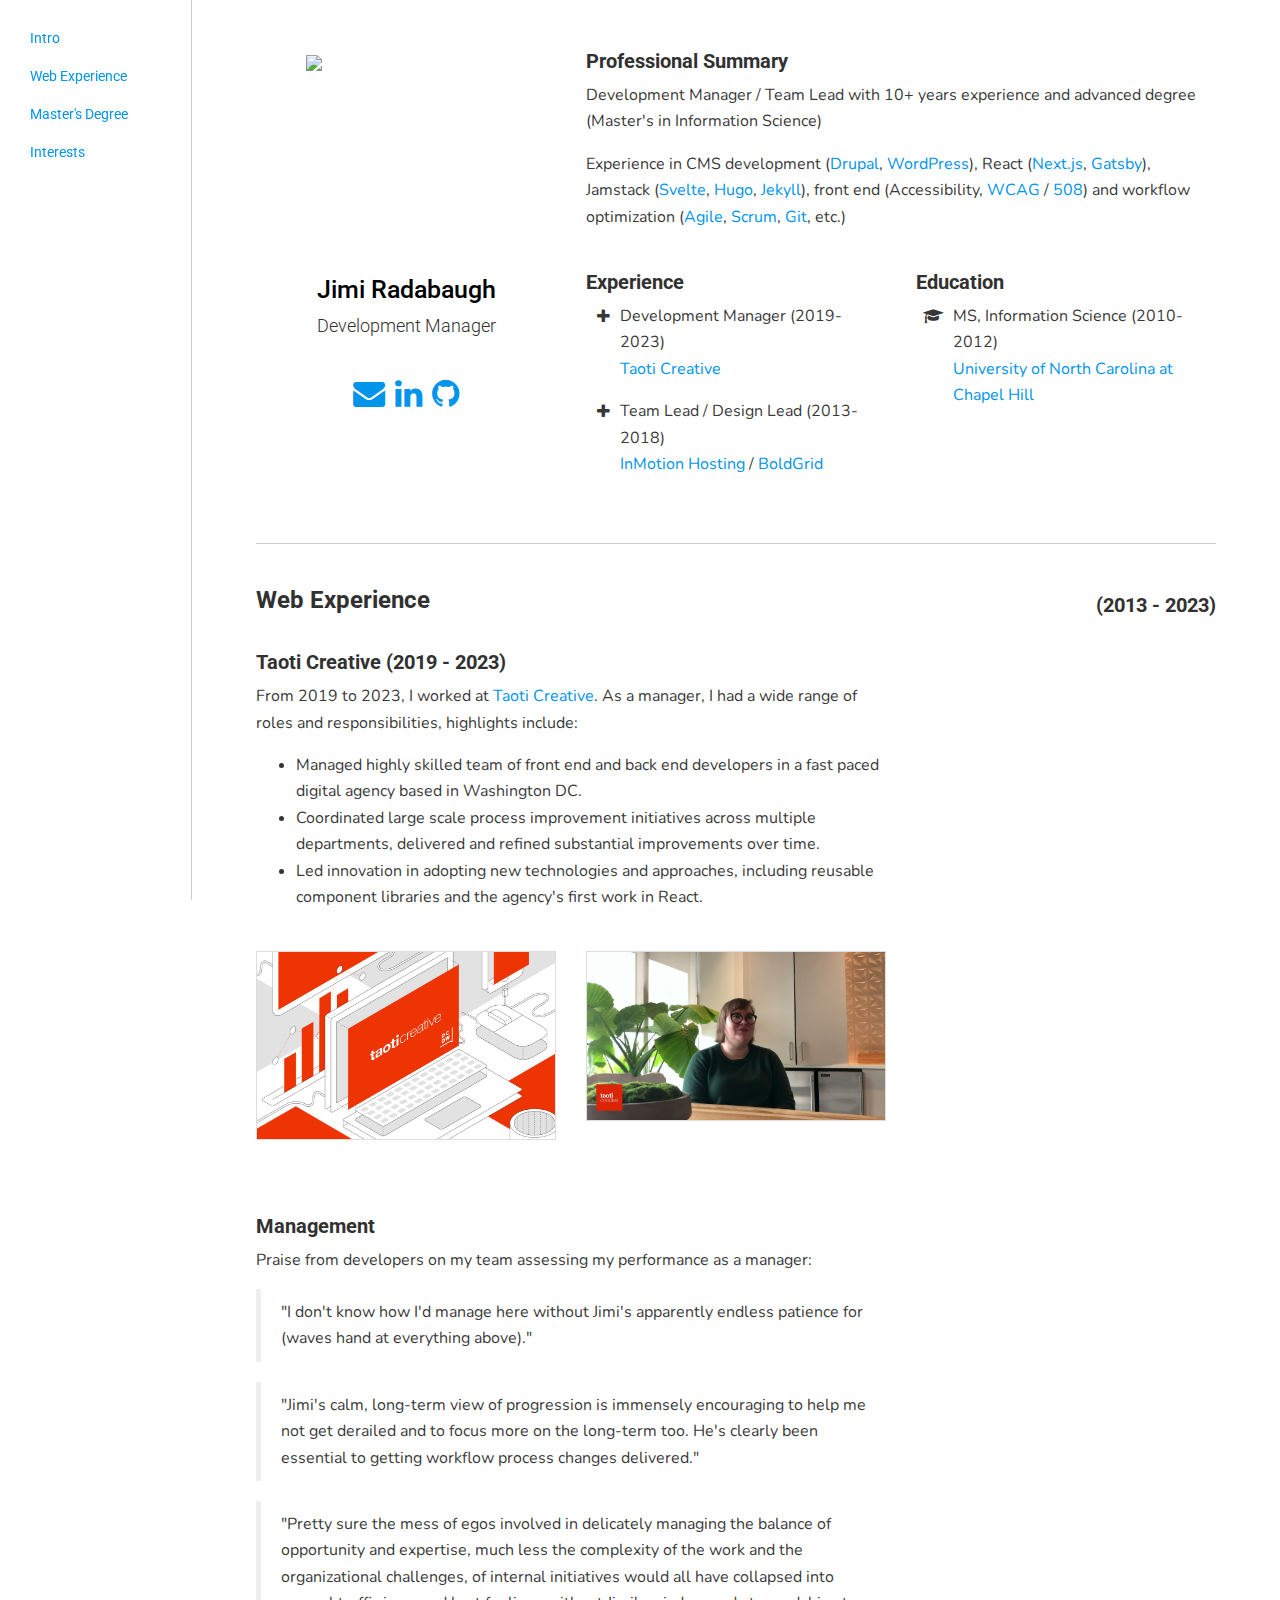
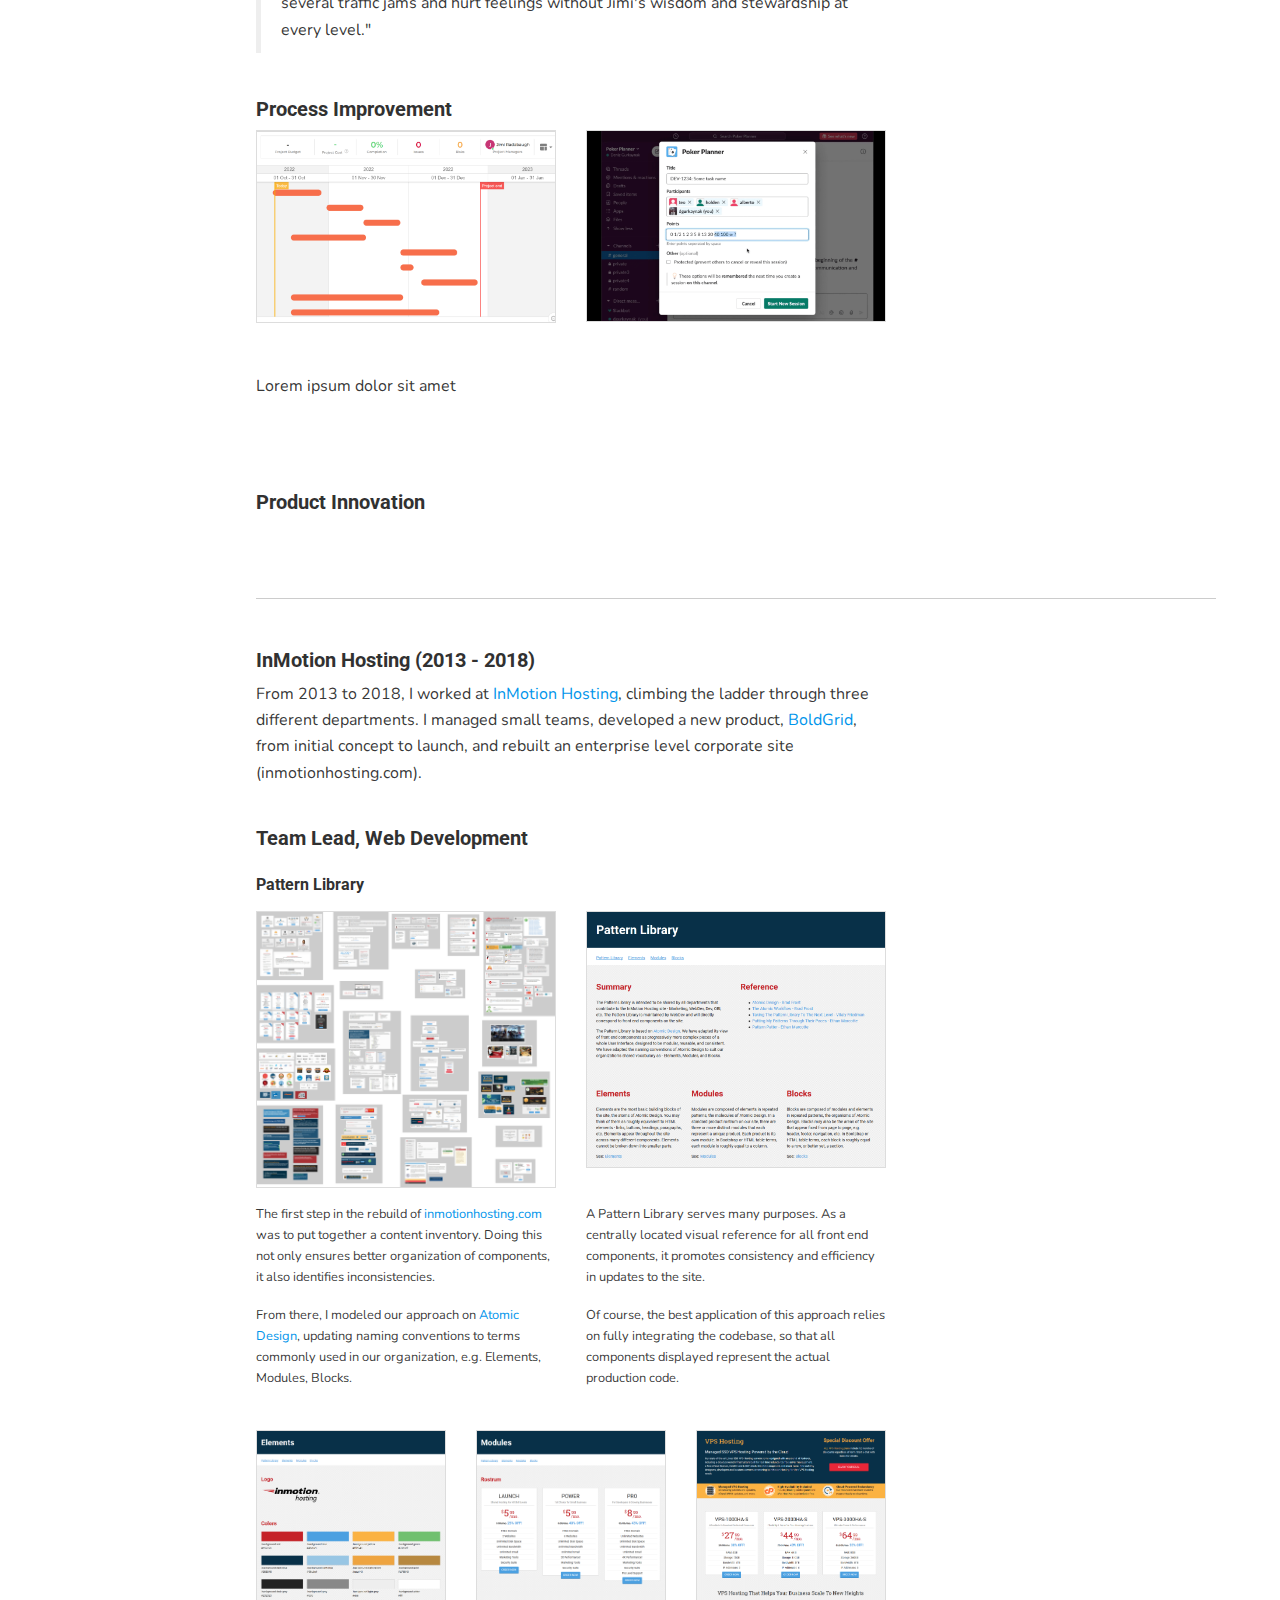
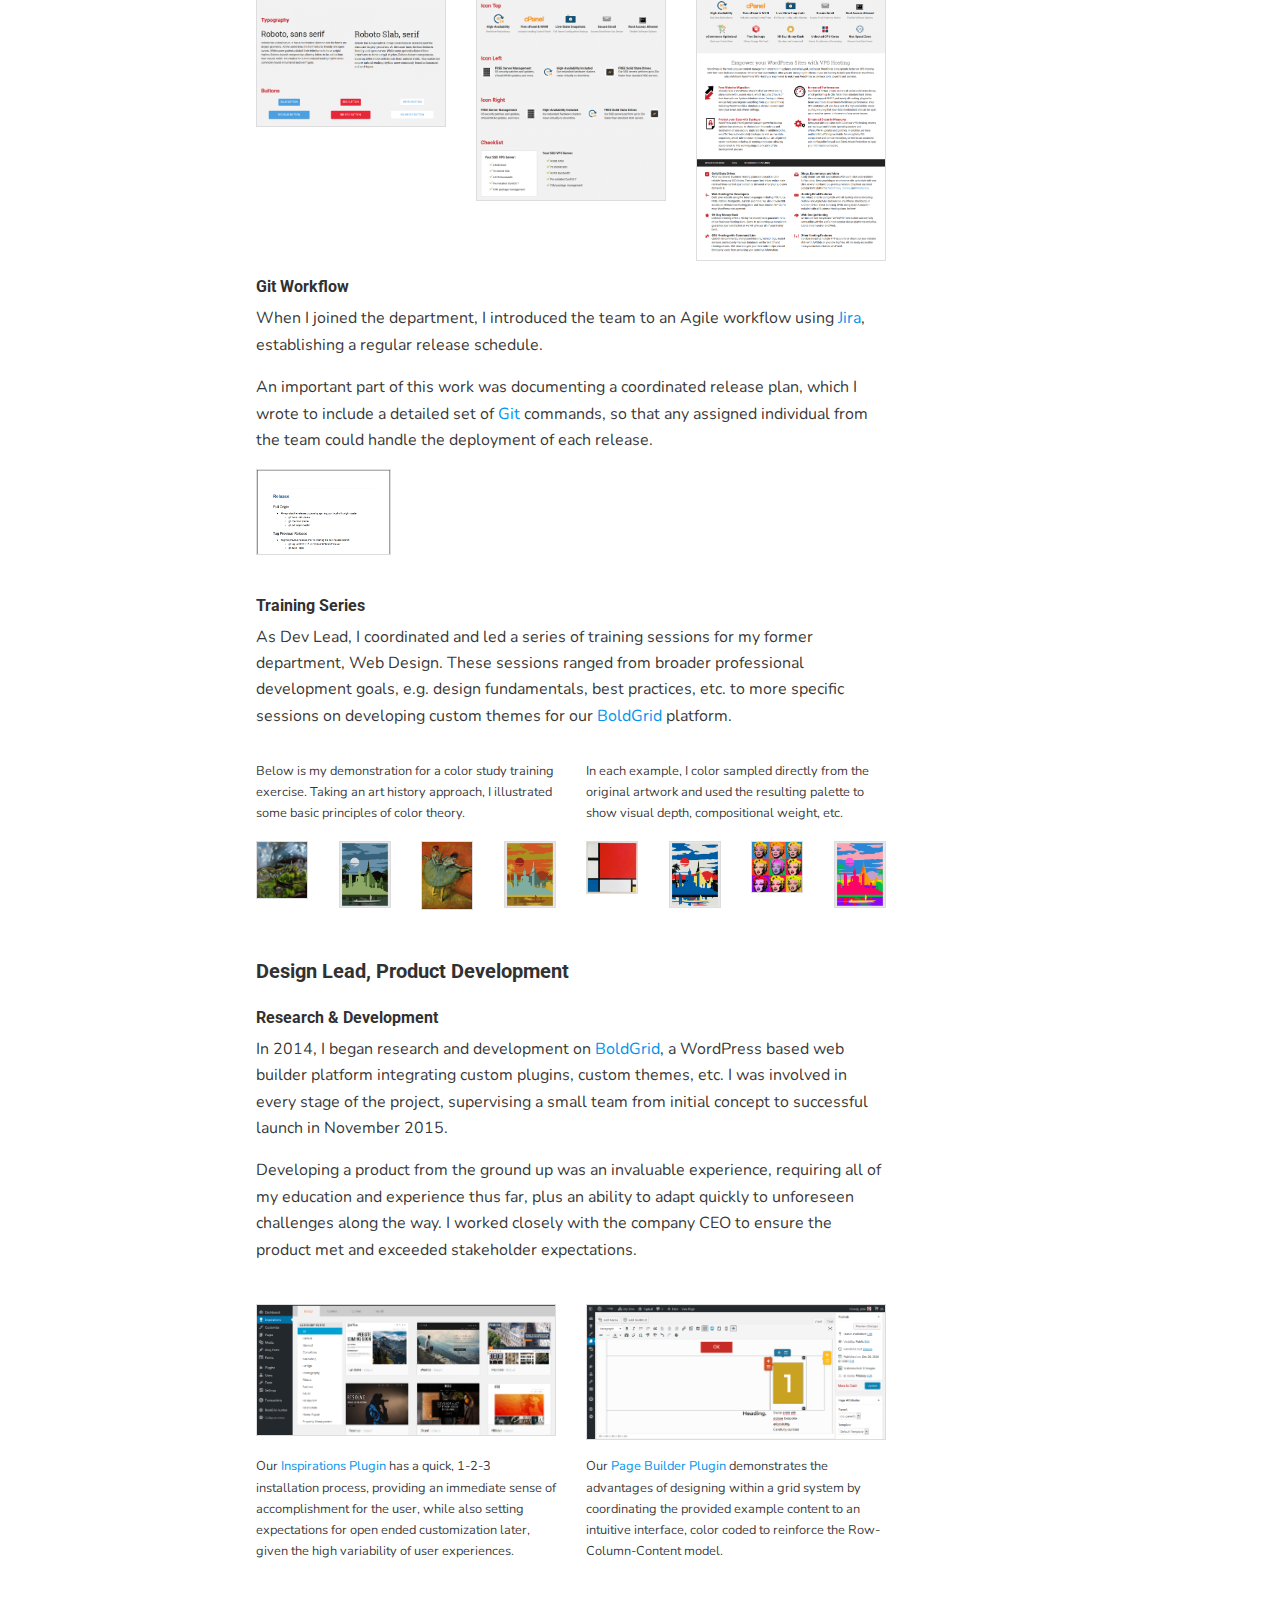
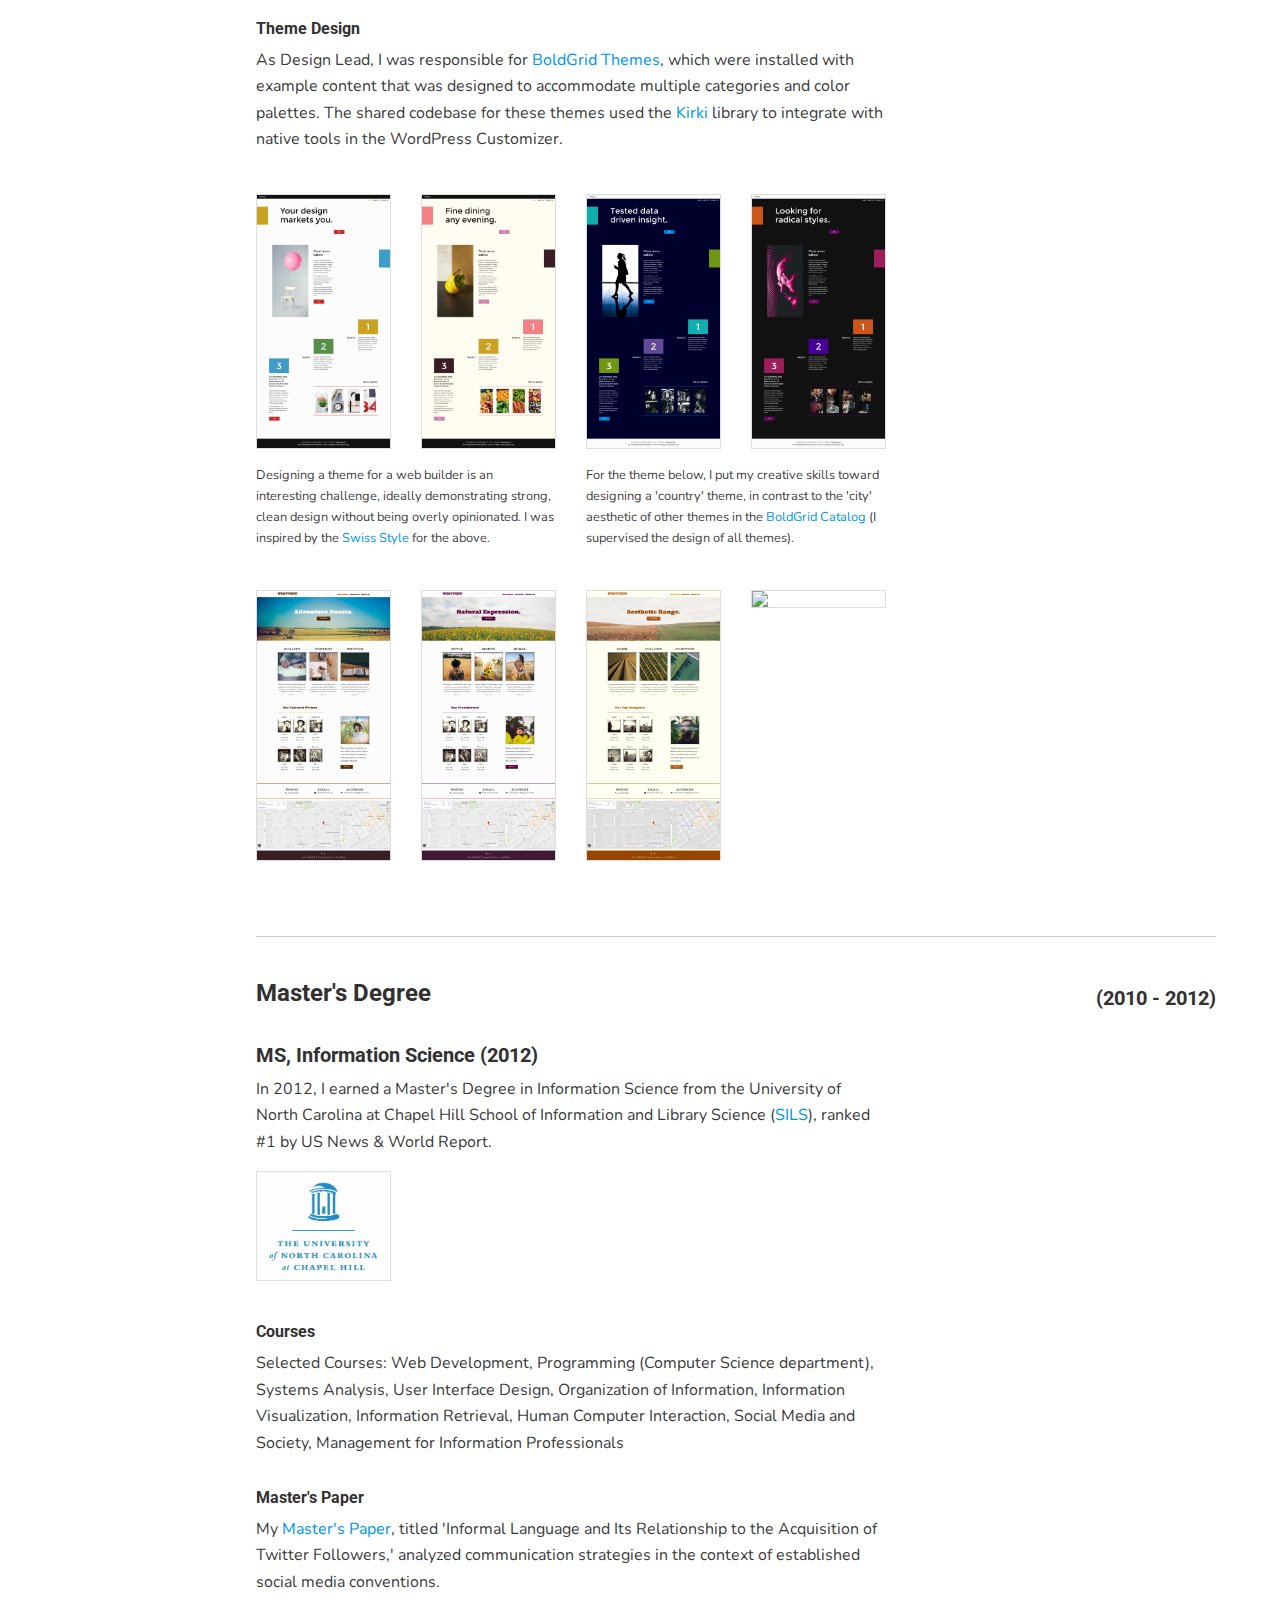
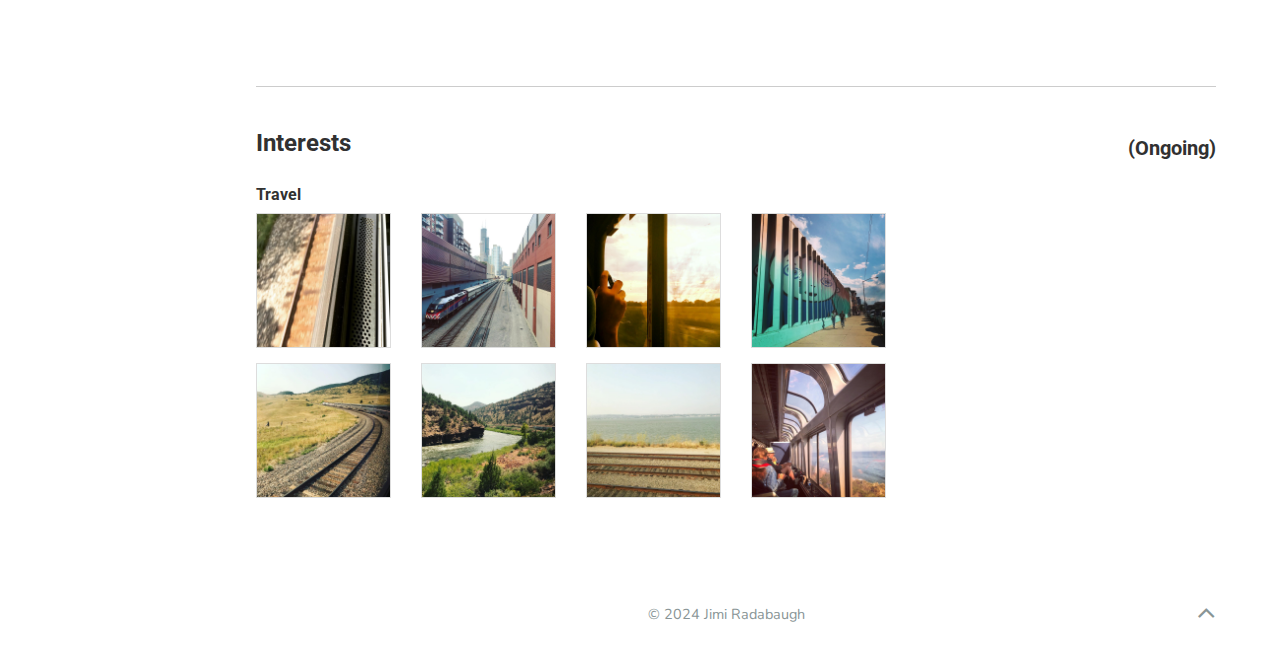
==== commit 855650b8: "updated rows" ====
--- a/index.html
+++ b/index.html
@@ -191,9 +191,7 @@
 		<div class="col-md-4">
 			<a href="/img/taoti/taoti-graphic.png" target="_blank"><img src="/img/taoti/taoti-graphic.png" itemprop="image" /></a>
 		</div>
-	</div>
-
-	<div class="row">
+
 		<div class="col-md-4">
 			<a href="/img/taoti/bree-and-plant.png" target="_blank"><img src="/img/taoti/bree-and-plant.png" itemprop="image" /></a>
 		</div>
@@ -232,9 +230,7 @@
 		<div class="col-md-4">
 			<a href="/img/taoti/gantt.png" target="_blank"><img src="/img/taoti/gantt.png" itemprop="image" /></a>
 		</div>
-	</div>
-
-	<div class="row">
+
 		<div class="col-md-4">
 			<a href="/img/taoti/poker-planner.png" target="_blank"><img src="/img/taoti/poker-planner.png" itemprop="image" /></a>
 		</div>
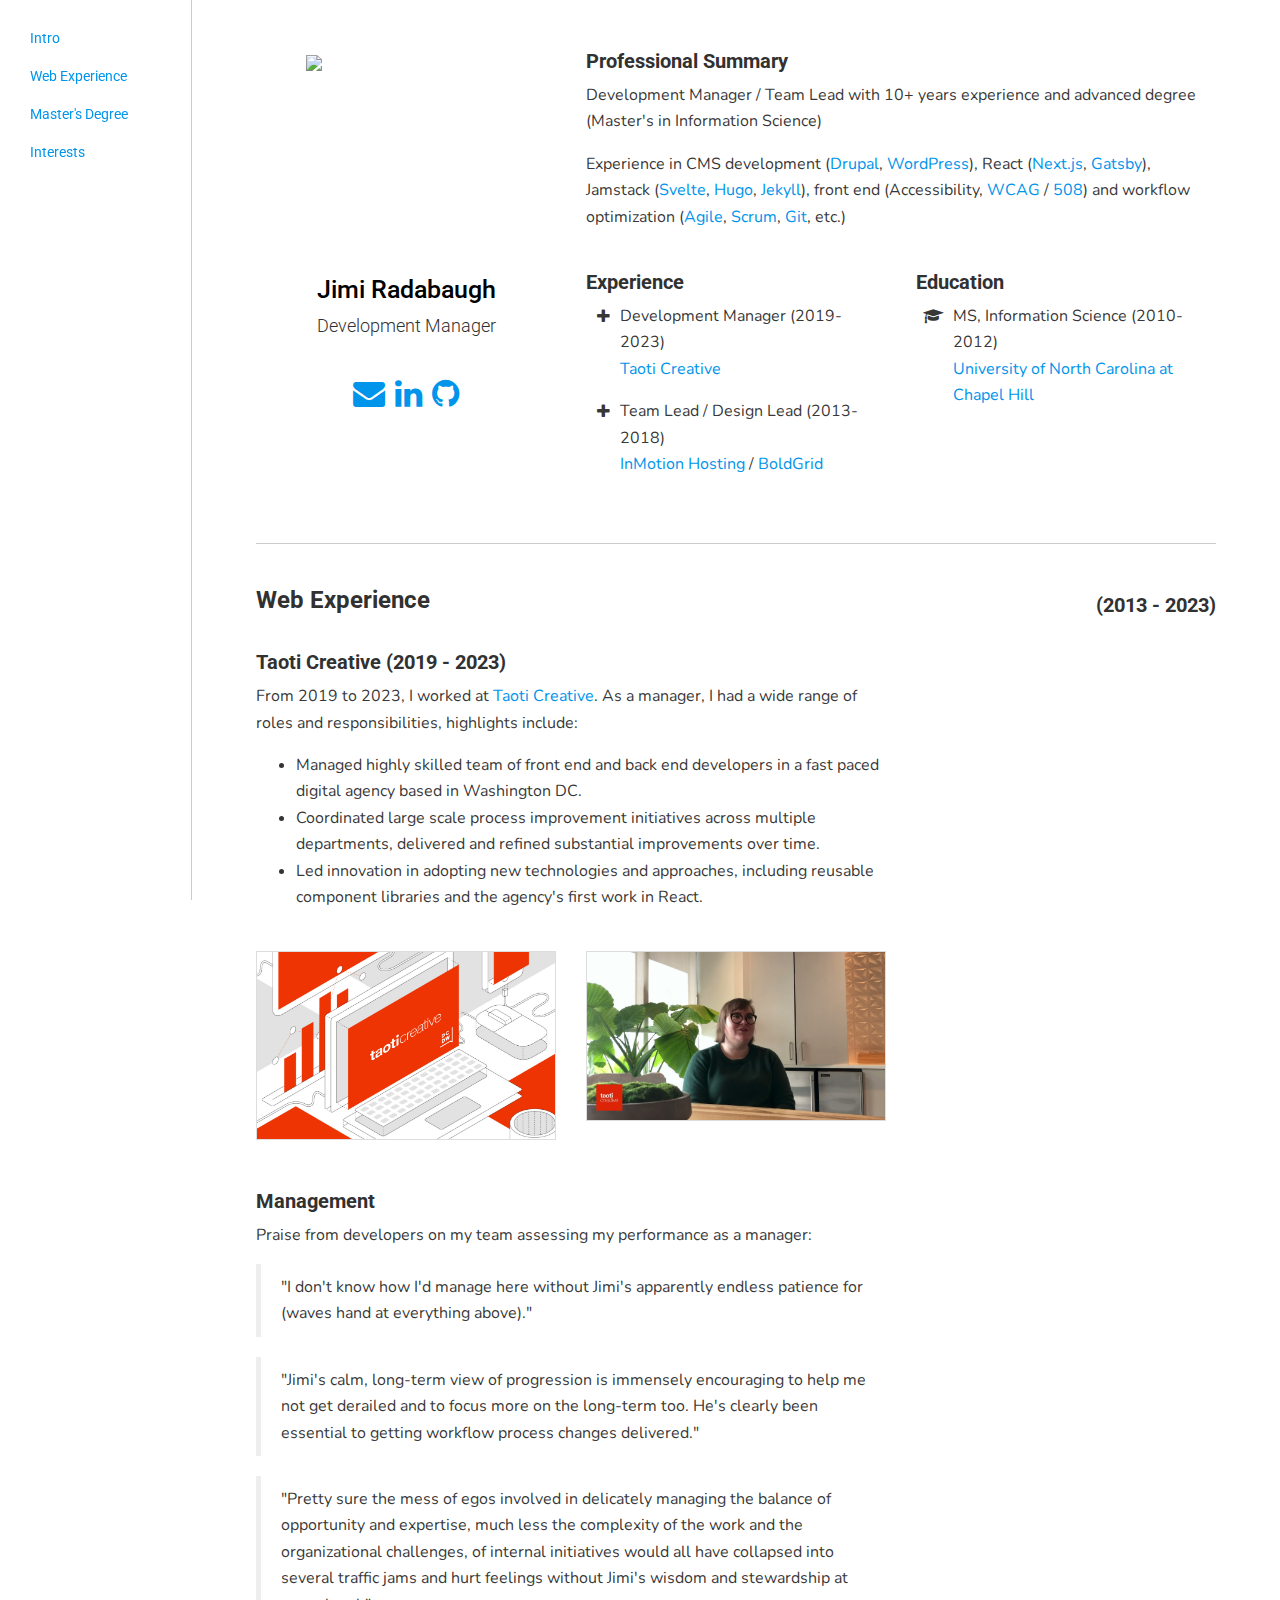
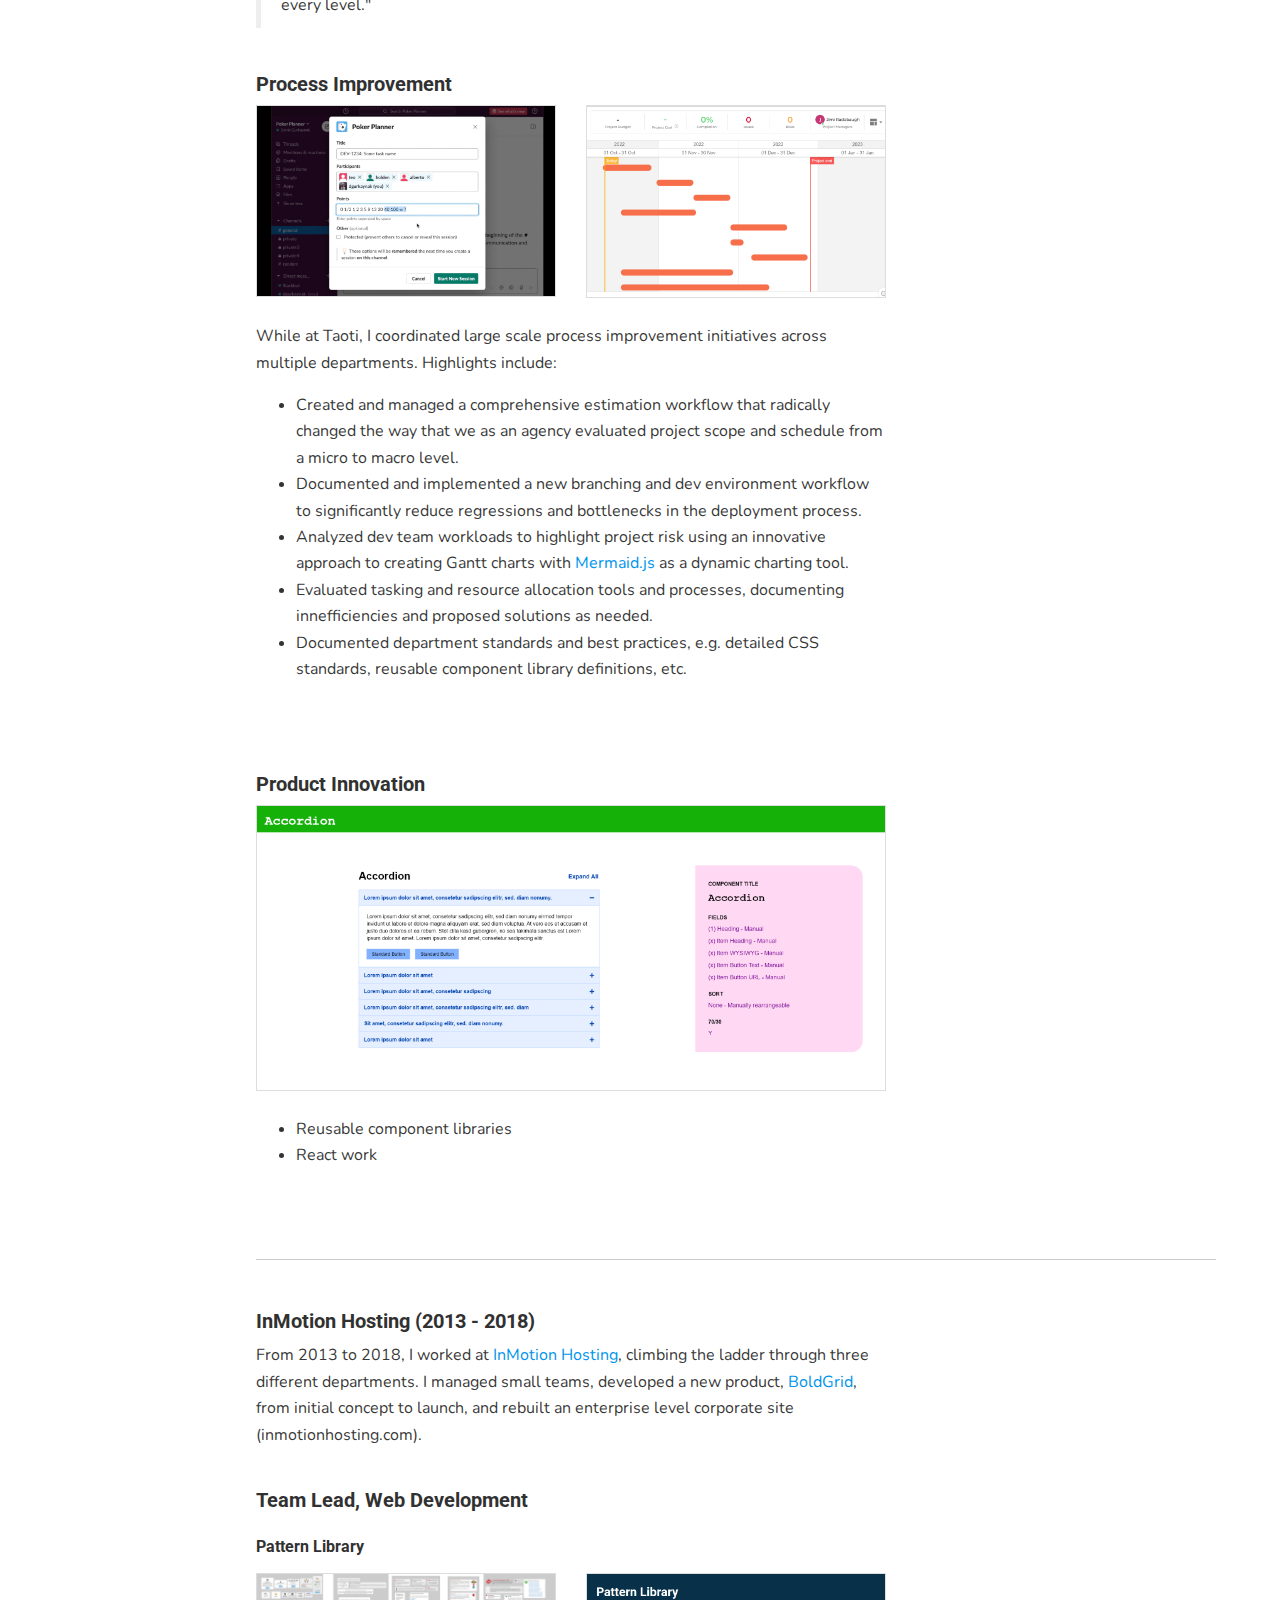
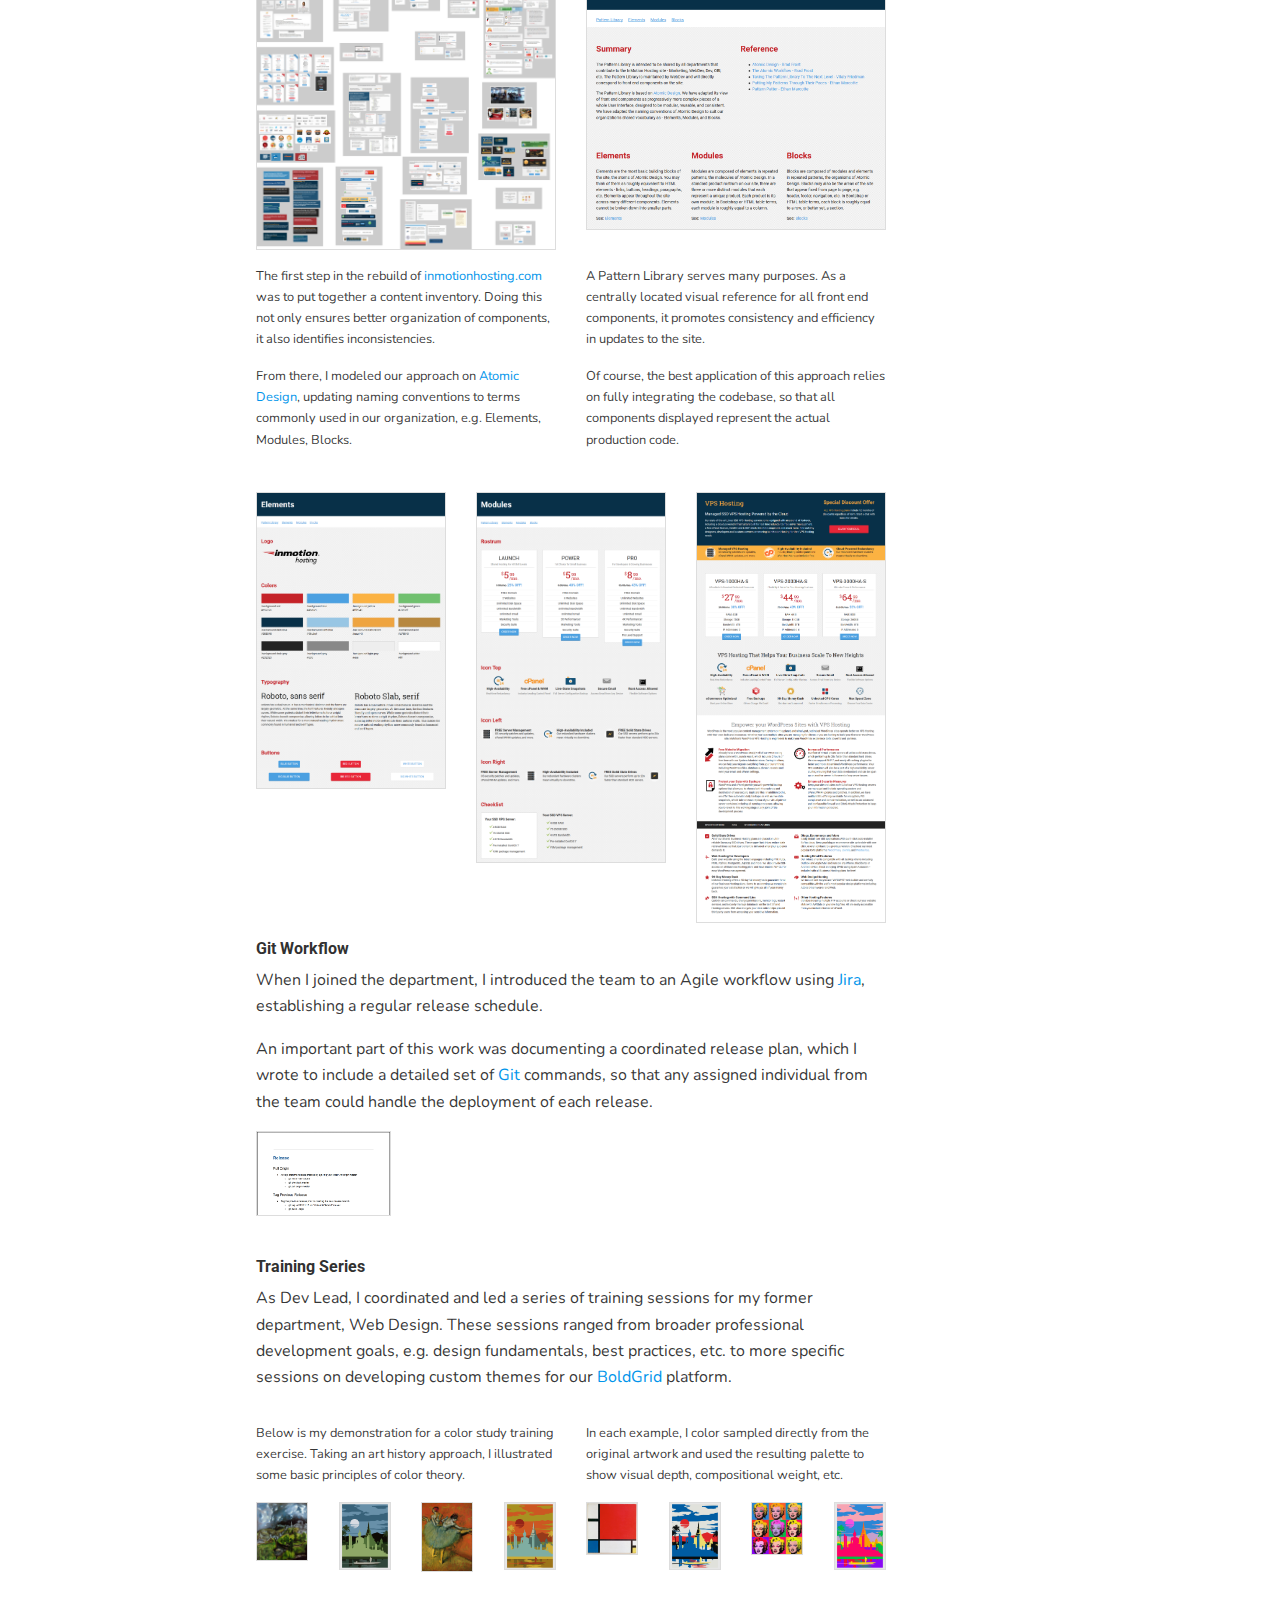
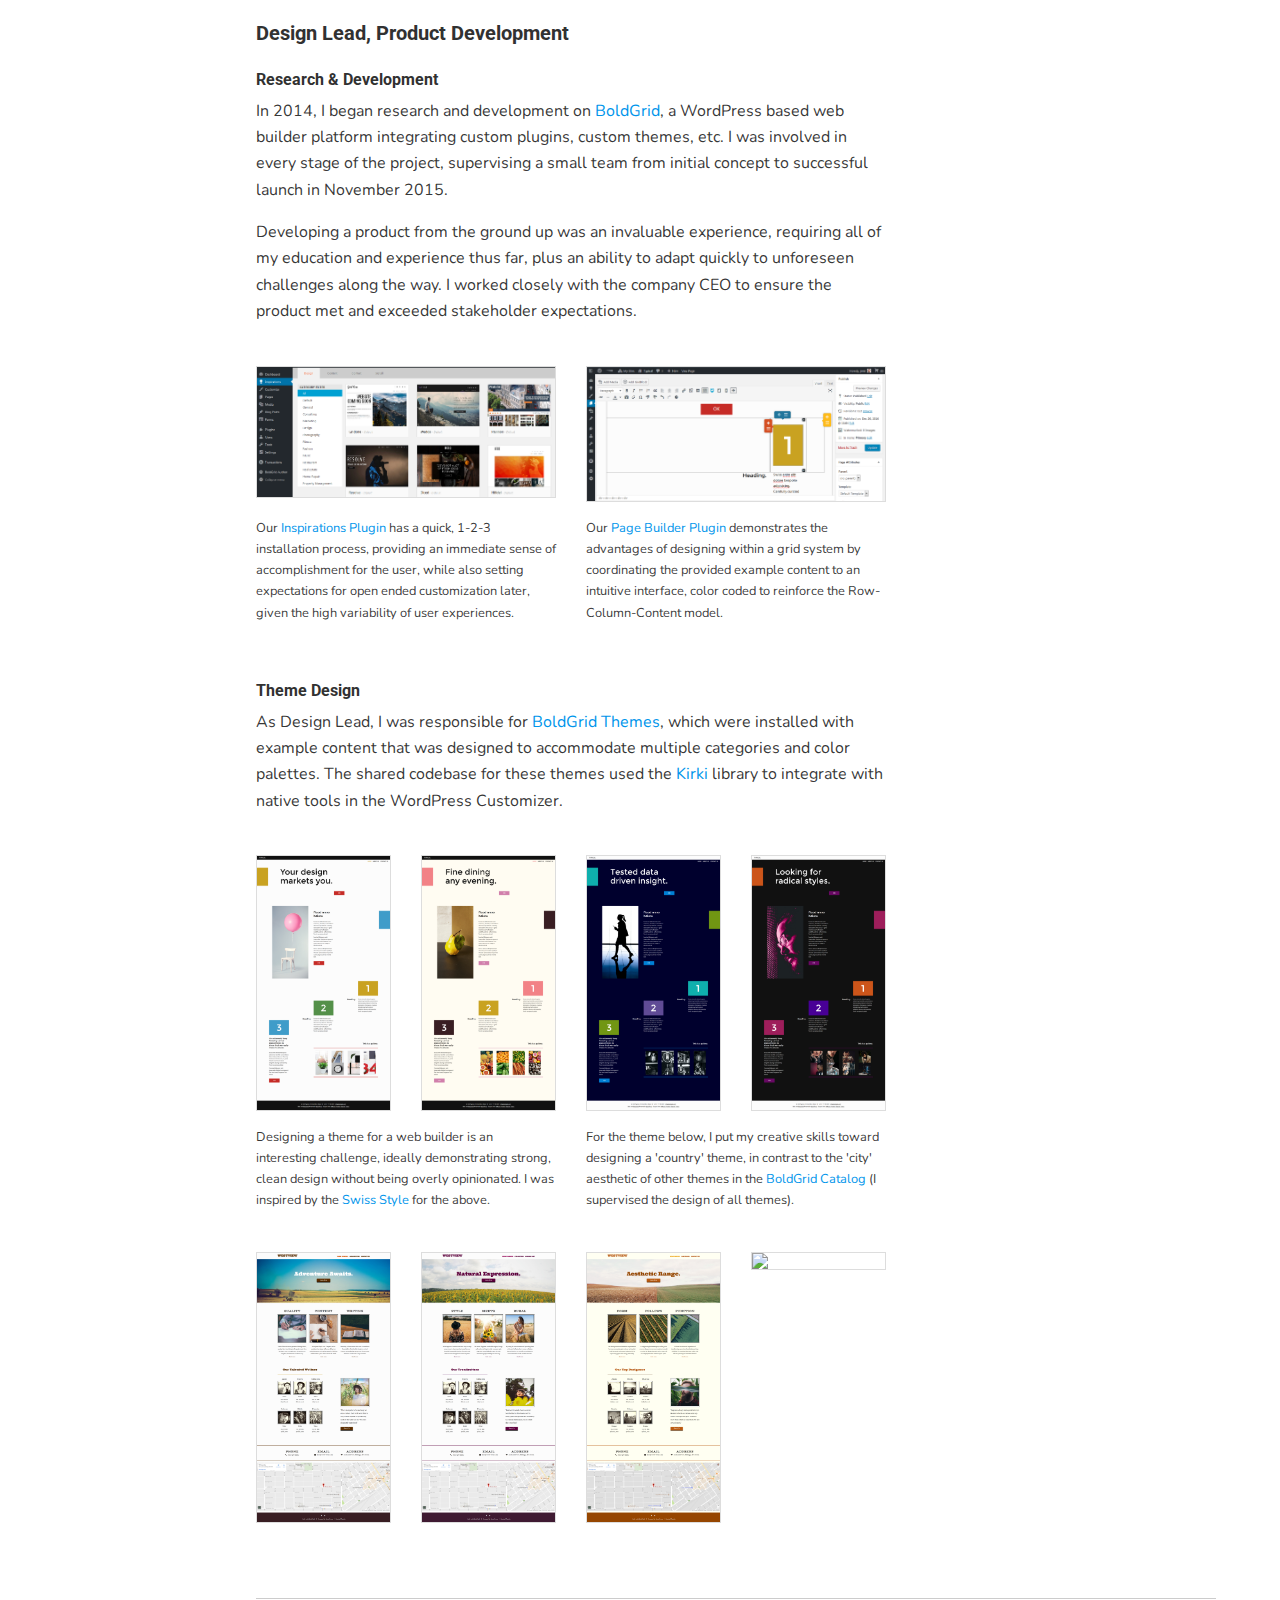
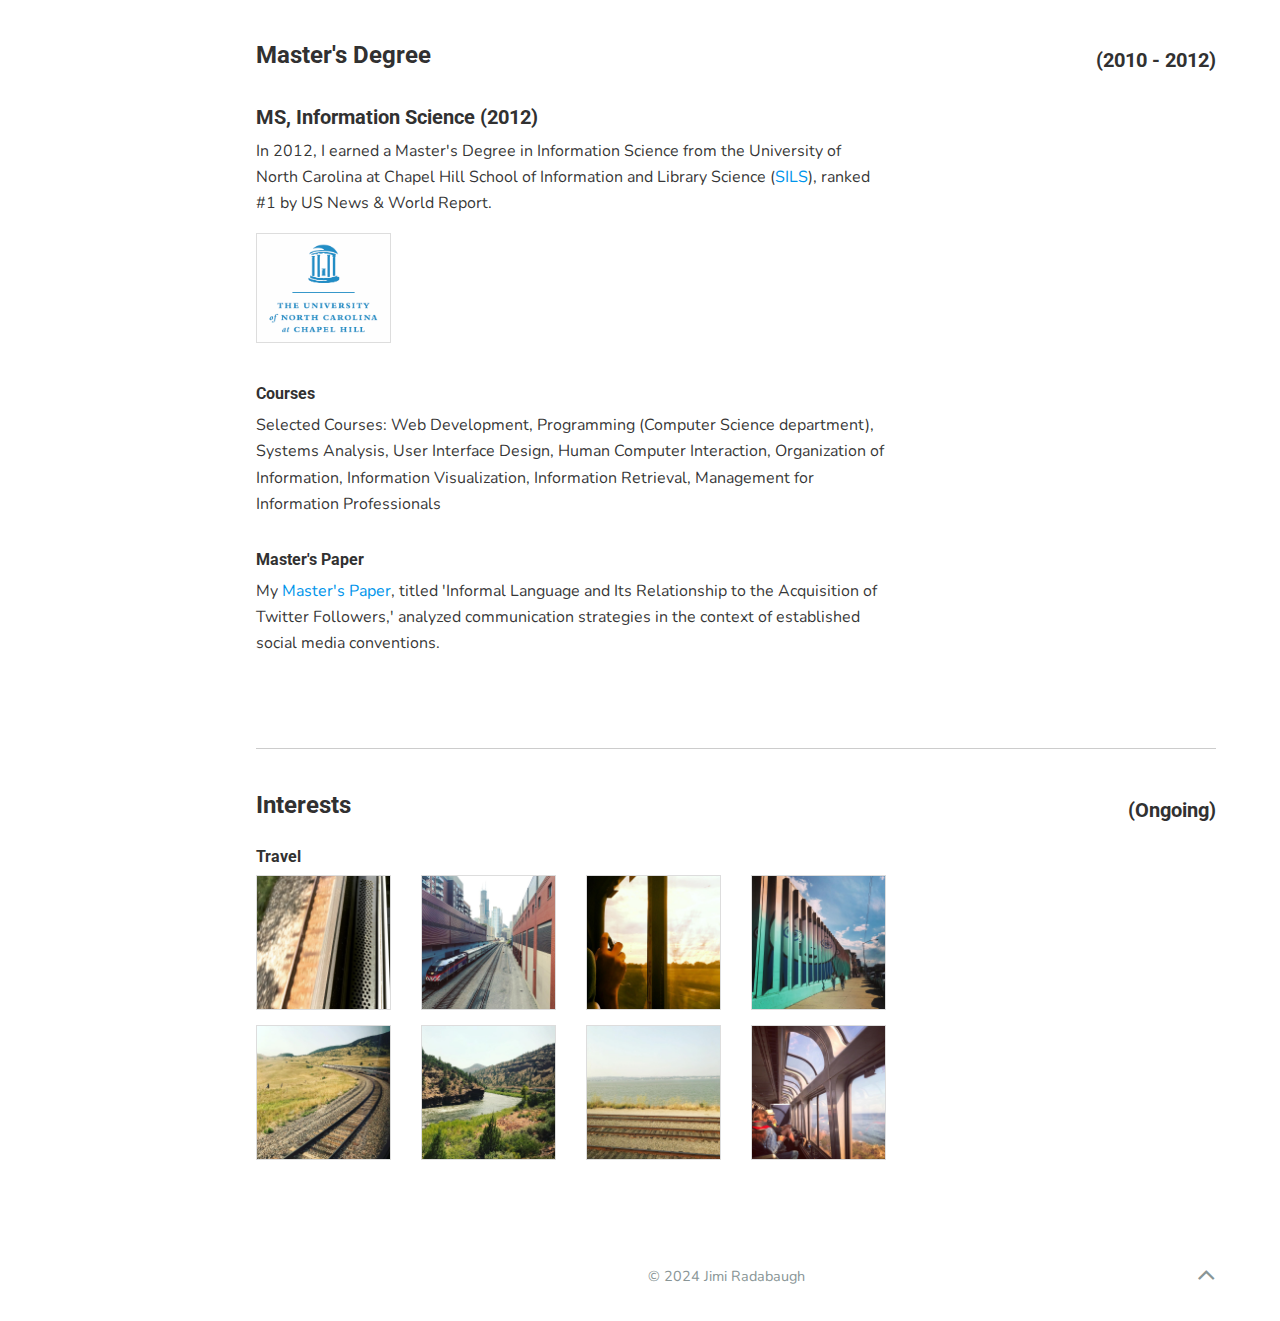
==== commit 10ebac8c: "updated process section" ====
--- a/index.html
+++ b/index.html
@@ -146,10 +146,8 @@
               			<p class="institution"><a href="https://sils.unc.edu" target="_blank" rel="noopener">University of North Carolina at Chapel Hill</a></p>
             		</div>
           			</li>
-          		
         		</ul>
       		</div>
-      		
 		</div>
 	</div>
 </div>
@@ -198,67 +196,106 @@
 	</div>
 
 	<div class="row">
+		<div class="whitespace-1x"></div>
+	</div>
+
+	<div class="row">
+		<div class="col-md-8">
+			<h3>Management</h3>
+		</div>
+	</div>
+
+	<div class="row">
+		<div class="col-md-8">
+			<p>Praise from developers on my team assessing my performance as a manager:</p>
+
+			<blockquote>"I don't know how I'd manage here without Jimi's apparently endless patience for (waves hand at everything above)."</blockquote>
+
+			<blockquote>"Jimi's calm, long-term view of progression is immensely encouraging to help me not get derailed and to focus more on the long-term too. He's clearly been essential to getting workflow process changes delivered."</blockquote>
+
+			<blockquote>"Pretty sure the mess of egos involved in delicately managing the balance of opportunity and expertise, much less the complexity of the work and the organizational challenges, of internal initiatives would all have collapsed into several traffic jams and hurt feelings without Jimi's wisdom and stewardship at every level."</blockquote>
+		</div>
+	</div>
+
+	<div class="row">
+		<div class="col-md-8">
+			<h3>Process Improvement</h3>
+		</div>
+	</div>
+
+	<div class="row">
+		<div class="col-md-4">
+			<a href="/img/taoti/poker-planner.png" target="_blank"><img src="/img/taoti/poker-planner.png" itemprop="image" /></a>
+		</div>
+
+		<div class="col-md-4">
+			<a href="/img/taoti/gantt.png" target="_blank"><img src="/img/taoti/gantt.png" itemprop="image" /></a>
+		</div>		
+	</div>
+
+	<div class="row">
+		<div class="whitespace-1x"></div>
+	</div>
+
+	<div class="row">
+		<div class="col-md-8">
+			<p>While at Taoti, I coordinated large scale process improvement initiatives across multiple departments. Highlights include:</p>
+			<ul>
+				<li>Created and managed a comprehensive estimation workflow that radically changed the way that we as an agency evaluated project scope and schedule from a micro to macro level.</li>
+				<li>Documented and implemented a new branching and dev environment workflow to significantly reduce regressions and bottlenecks in the deployment process.</li>
+				<li>Analyzed dev team workloads to highlight project risk using an innovative approach to creating Gantt charts with <a href="https://mermaid.js.org/" target="_blank" rel="noopener">Mermaid.js</a> as a dynamic charting tool.
+				<li>Evaluated tasking and resource allocation tools and processes, documenting innefficiencies and proposed solutions as needed.</li>
+				<li>Documented department standards and best practices, e.g. detailed CSS standards, reusable component library definitions, etc.</li>
+			</ul>
+		</div>
+	</div>
+
+	<div class="row">
 		<div class="whitespace-2x"></div>
 	</div>
 
 	<div class="row">
 		<div class="col-md-8">
-			<h3>Management</h3>
-		</div>
-	</div>
-
-	<div class="row">
-		<div class="col-md-8">
-			<p>Praise from developers on my team assessing my performance as a manager:</p>
-
-			<blockquote>"I don't know how I'd manage here without Jimi's apparently endless patience for (waves hand at everything above)."</blockquote>
-
-			<blockquote>"Jimi's calm, long-term view of progression is immensely encouraging to help me not get derailed and to focus more on the long-term too. He's clearly been essential to getting workflow process changes delivered."</blockquote>
-
-			<blockquote>"Pretty sure the mess of egos involved in delicately managing the balance of opportunity and expertise, much less the complexity of the work and the organizational challenges, of internal initiatives would all have collapsed into several traffic jams and hurt feelings without Jimi's wisdom and stewardship at every level."</blockquote>
-		</div>
-	</div>
-
-
-	<div class="row">
-		<div class="col-md-8">
-			<h3>Process Improvement</h3>
-		</div>
-	</div>
-
-	<div class="row">
-		<div class="col-md-4">
-			<a href="/img/taoti/gantt.png" target="_blank"><img src="/img/taoti/gantt.png" itemprop="image" /></a>
-		</div>
-
-		<div class="col-md-4">
-			<a href="/img/taoti/poker-planner.png" target="_blank"><img src="/img/taoti/poker-planner.png" itemprop="image" /></a>
-		</div>
-	</div>
-
-	<div class="row">
-		<div class="whitespace-2x"></div>
-	</div>
-
-	<div class="row">
-		<div class="col-md-8">
-			<p>Lorem ipsum dolor sit amet</p>
-		</div>
-	</div>
-
-	<div class="row">
-		<div class="whitespace-2x"></div>
-	</div>
-
-	<div class="row">
-		<div class="col-md-8">
 			<h3>Product Innovation</h3>
 		</div>
 	</div>
 
 	<div class="row">
+		<div class="col-md-8">
+			<a href="/img/taoti/accordion.png" target="_blank"><img src="/img/taoti/accordion.png" itemprop="image" /></a>
+		</div>	
+	</div>
+
+	<div class="row">
+		<div class="whitespace-1x"></div>
+	</div>
+
+	<div class="row">
+		<div class="col-md-8">
+			<ul>
+				<li>Reusable component libraries</li>
+				<li>React work</li>
+		</div>
+	</div>
+
+	<div class="row">
 		<div class="whitespace-3x"></div>
 	</div>
+
+
+
+
+
+
+
+
+
+
+
+
+
+
+
 
 <div class="section">
 	<div class="row">
@@ -332,13 +369,9 @@
 		</div>
 	</div>
 	<div class="row">
-		
-			
-				<div class="col-md-2">
-					<a href="/pdf/git-workflow.pdf" target="_blank"><img src="/img/git/git-workflow.png" itemprop="image" /></a>
-				</div>
-			
-		
+		<div class="col-md-2">
+			<a href="/pdf/git-workflow.pdf" target="_blank"><img src="/img/git/git-workflow.png" itemprop="image" /></a>
+		</div>
 	</div>
 	<div class="row">
 		<div class="whitespace-1x"></div>
@@ -511,13 +544,9 @@
 		</div>
 	</div>
 	<div class="row">
-		
-			
 				<div class="col-xs-6 col-md-2">
 					<img src="/img/unc/unc-logo.png" itemprop="image" />
 				</div>
-			
-		
 	</div>
 	<div class="row">
 		<div class="whitespace-1x"></div>
@@ -525,7 +554,7 @@
 	<div class="row">
 		<div class="col-md-8">
 			<h4>Courses</h4>
-			<p>Selected Courses: Web Development, Programming (Computer Science department), Systems Analysis, User Interface Design, Organization of Information, Information Visualization, Information Retrieval, Human Computer Interaction, Social Media and Society, Management for Information Professionals</p>
+			<p>Selected Courses: Web Development, Programming (Computer Science department), Systems Analysis, User Interface Design, Human Computer Interaction, Organization of Information, Information Visualization, Information Retrieval, Management for Information Professionals</p>
 		</div>
 	</div>
 	<div class="row">
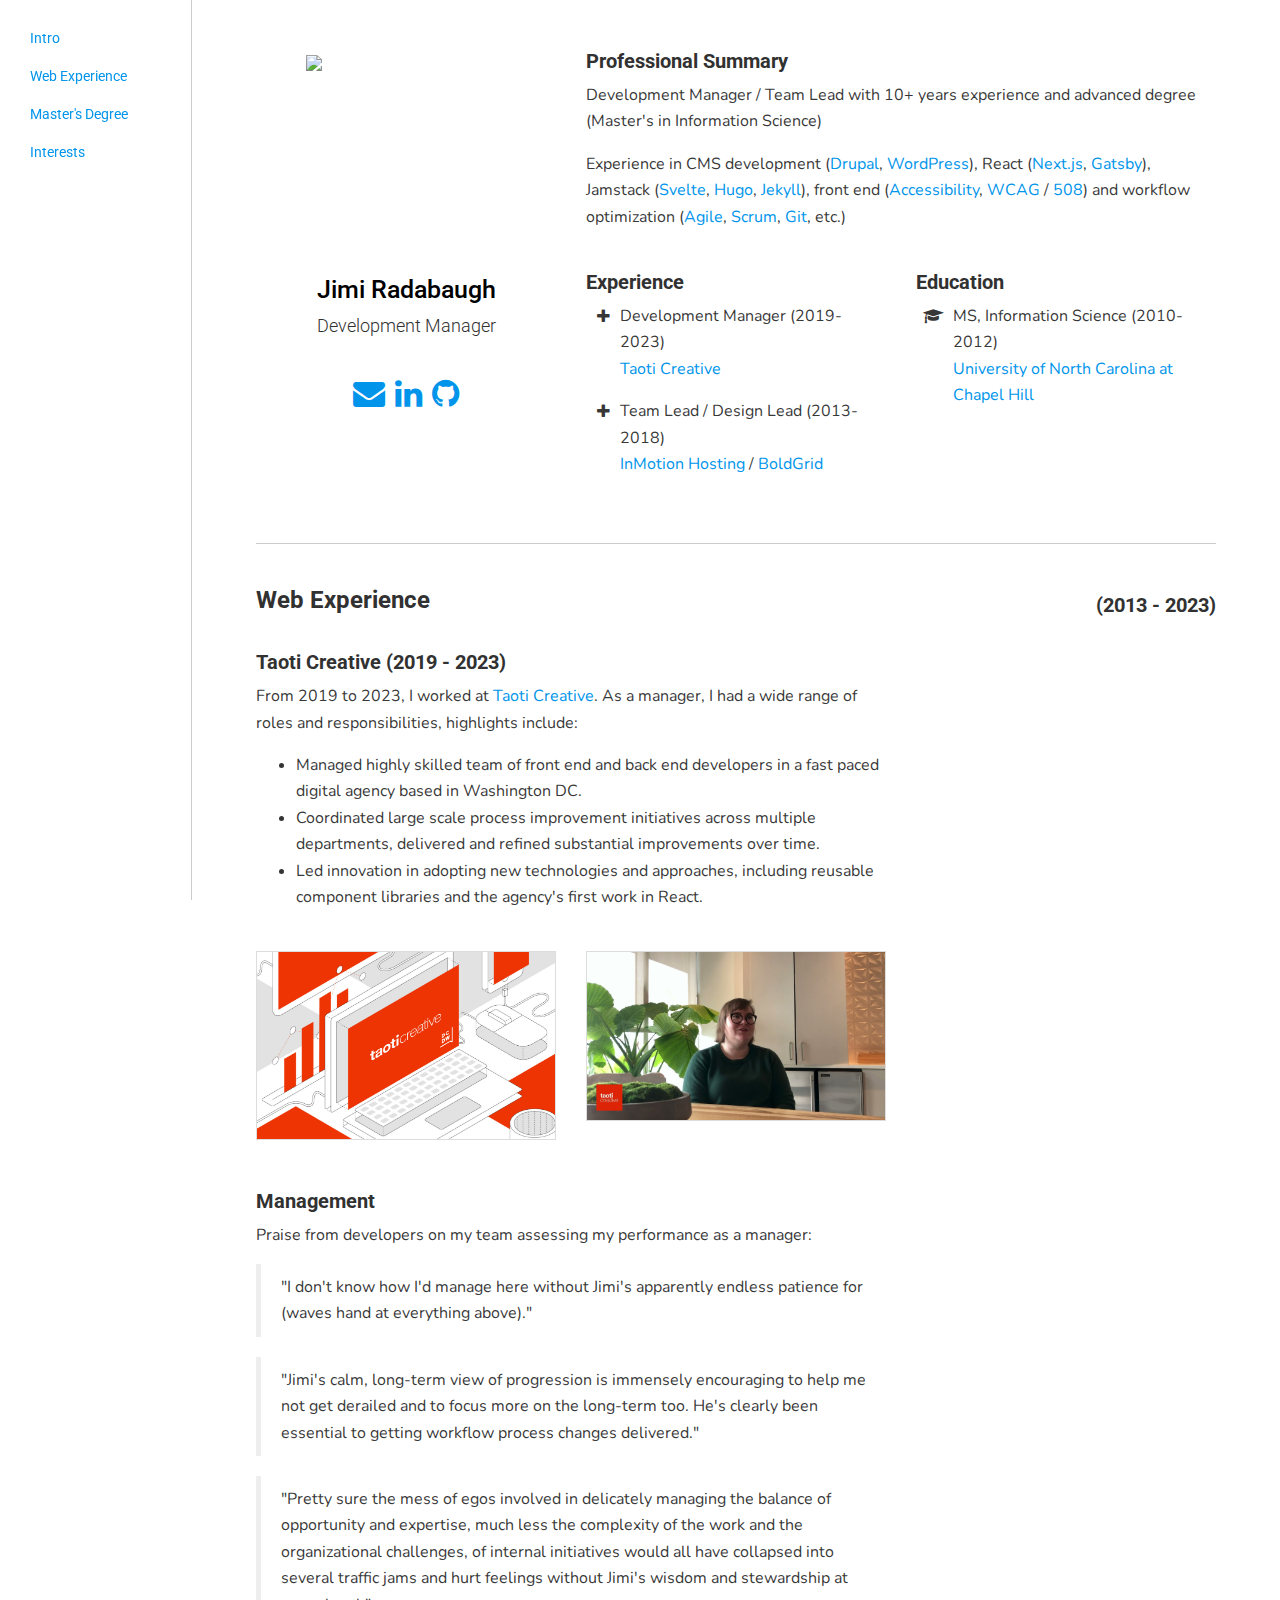
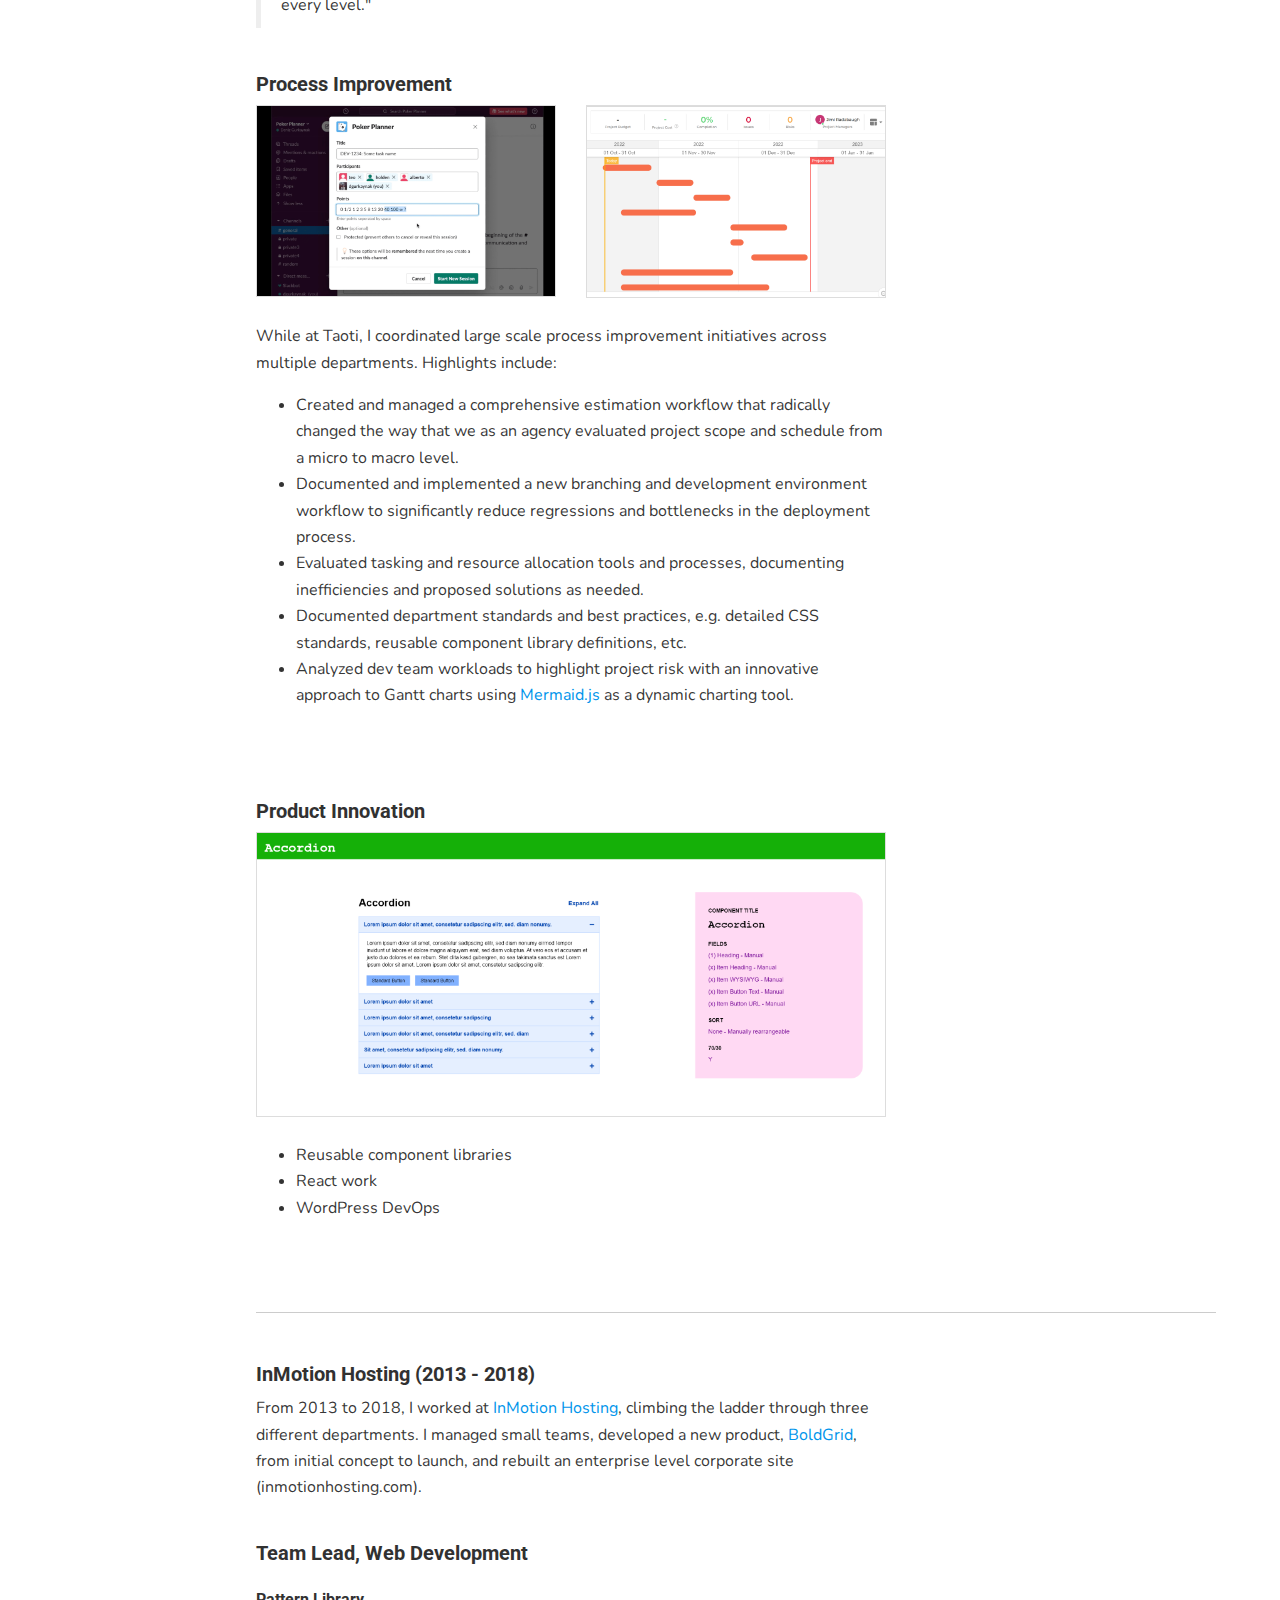
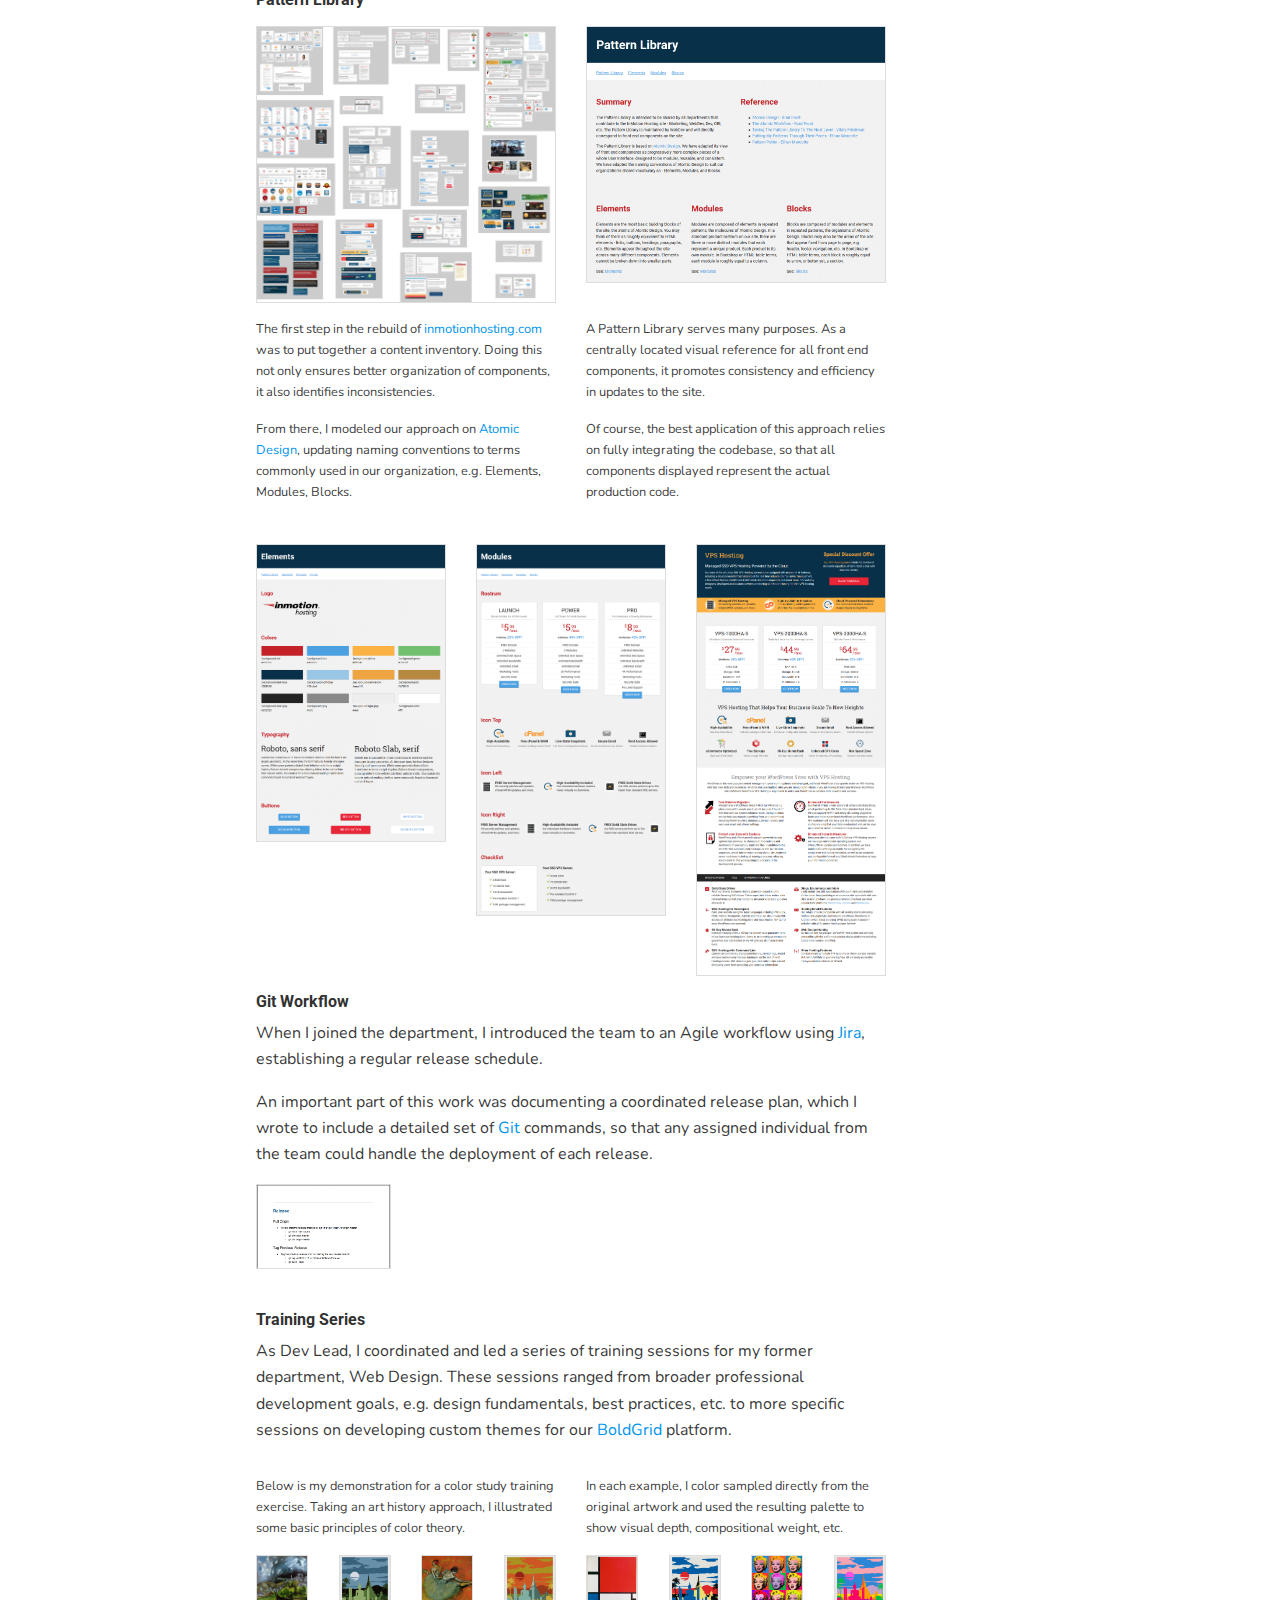
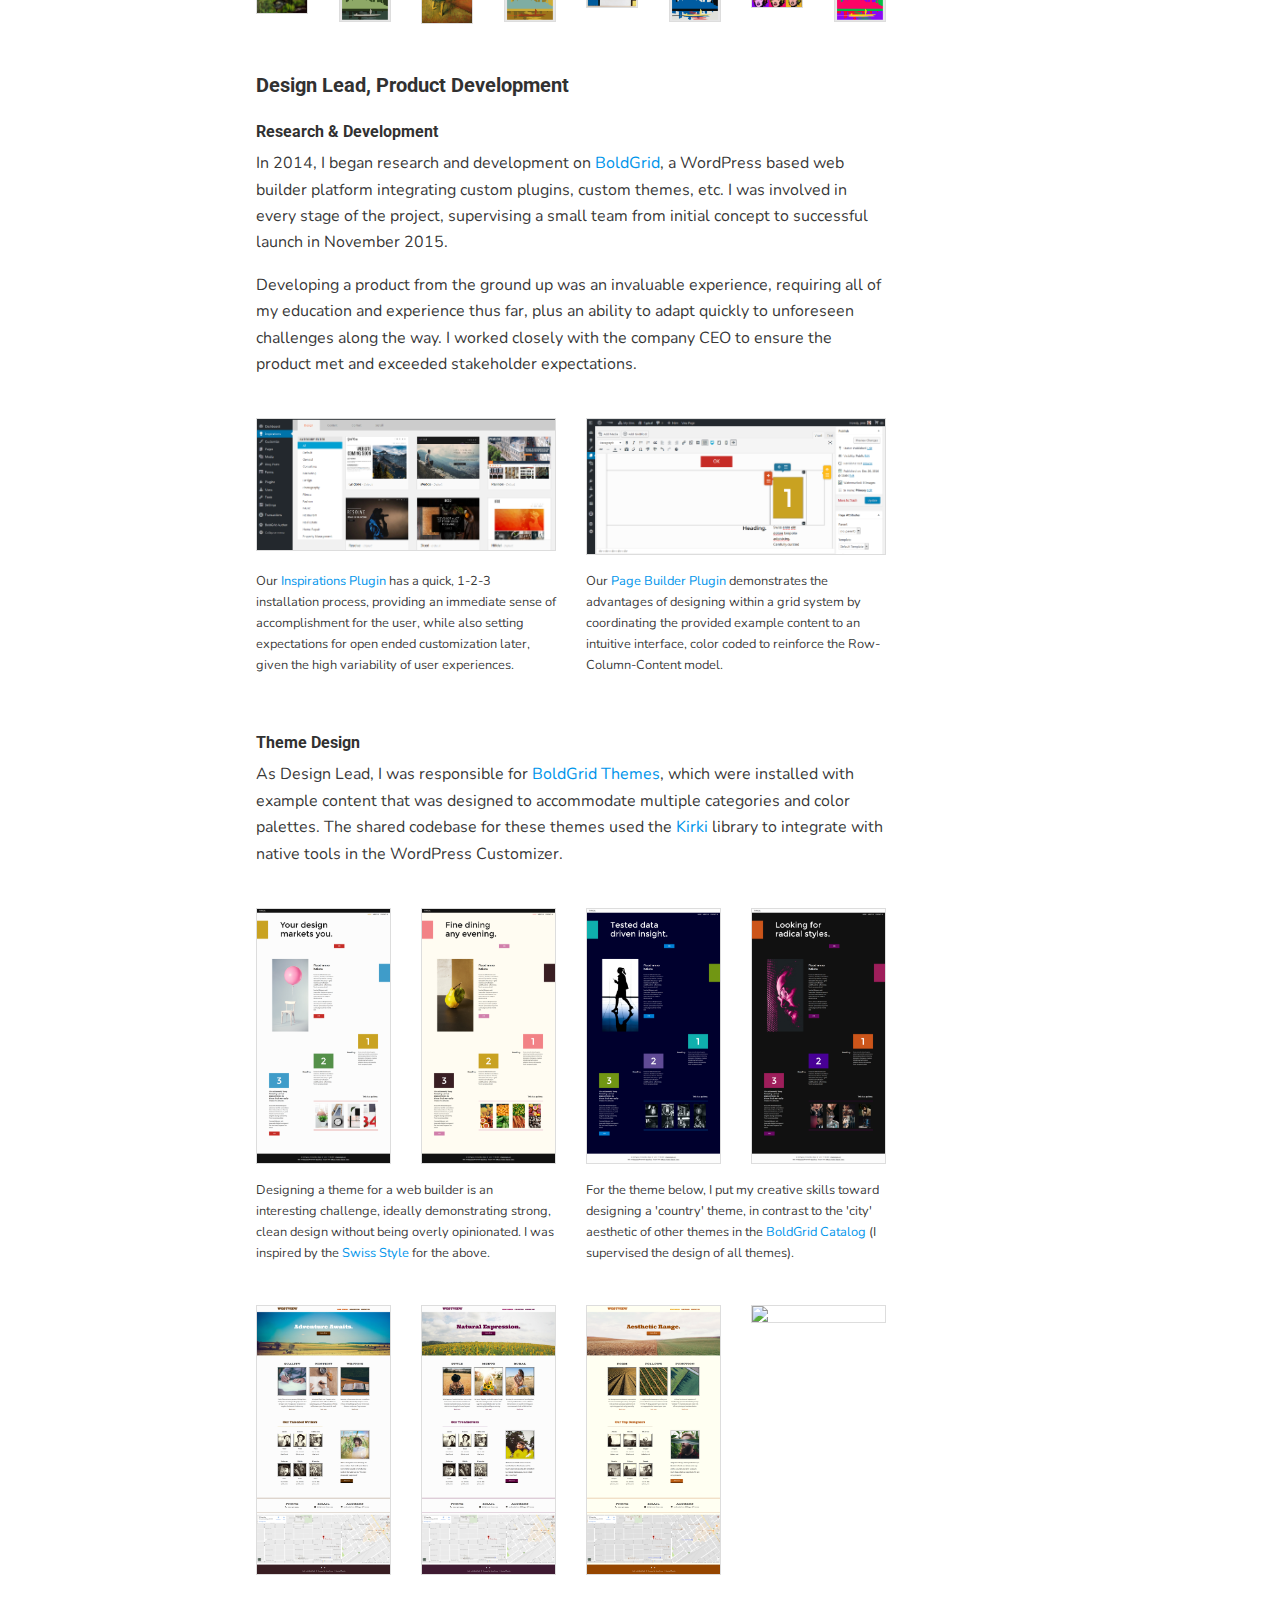
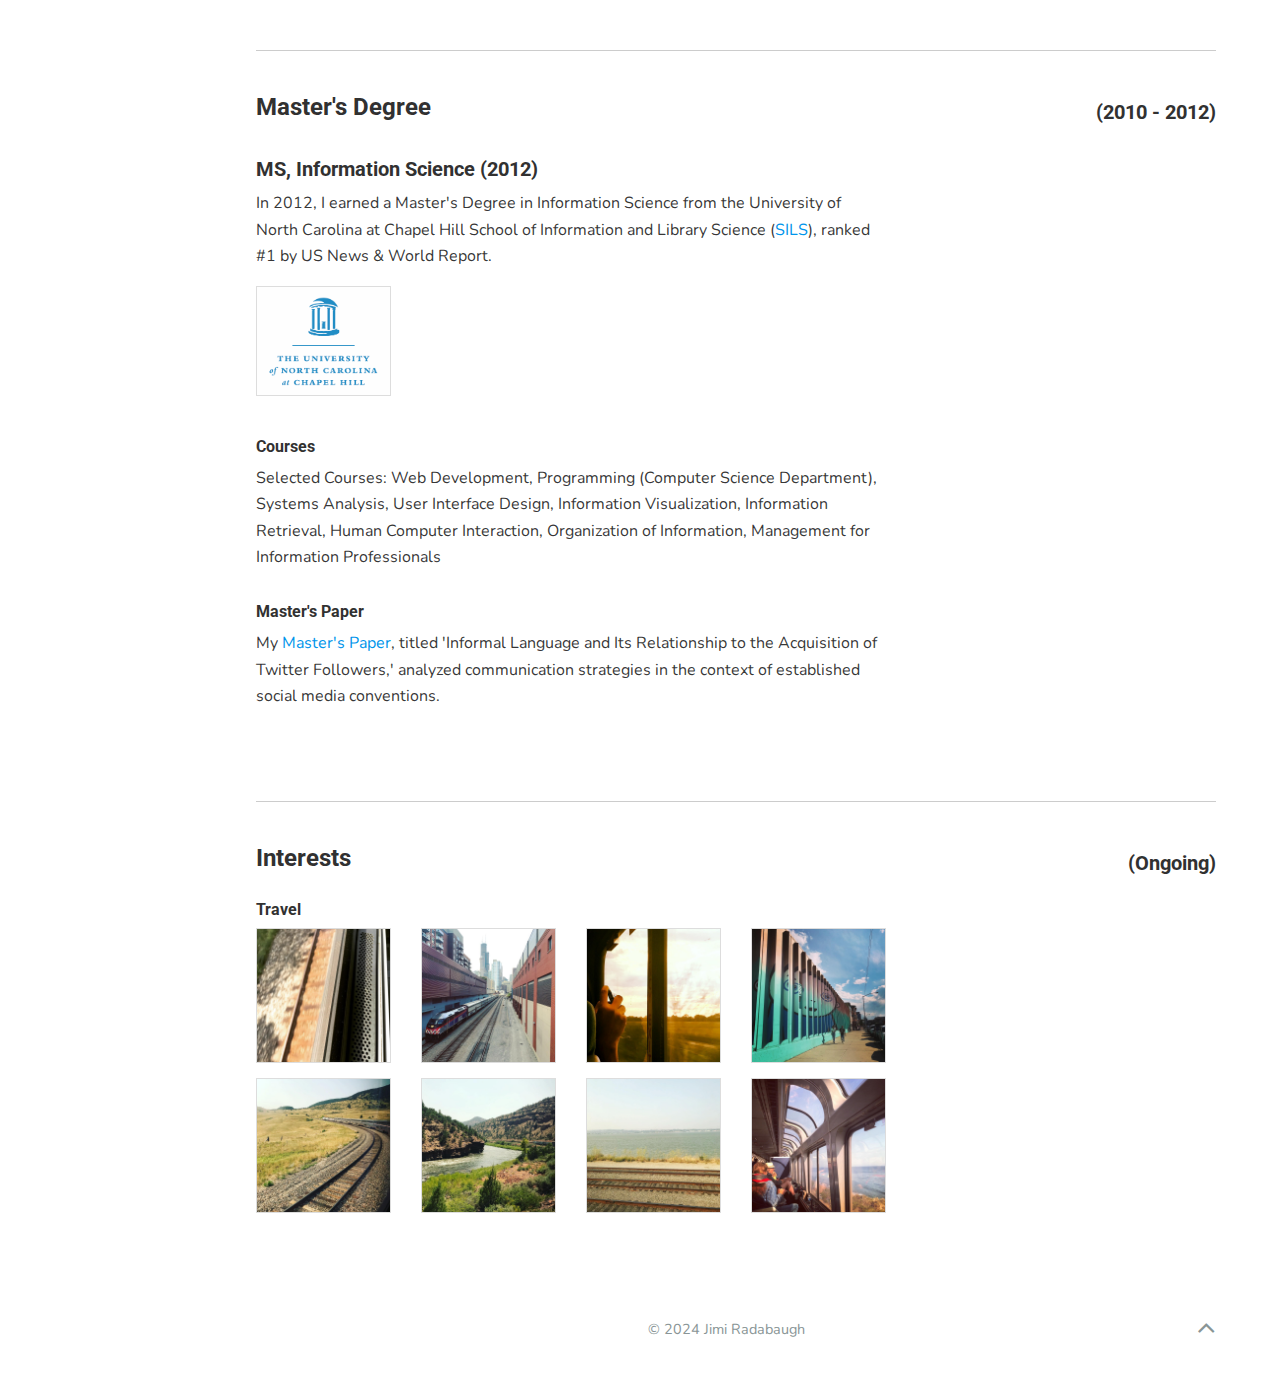
==== commit ee90bb16: "updated to match resume" ====
--- a/index.html
+++ b/index.html
@@ -115,7 +115,7 @@
 
 <p>Development Manager / Team Lead with 10+ years experience and advanced degree (Master's in Information Science)</p>
 
-<p>Experience in CMS development (<a href="https://www.drupal.org/" target="_blank" rel="noopener">Drupal</a>, <a href="https://wordpress.org/" target="_blank" rel="noopener">WordPress</a>), React (<a href="https://nextjs.org/" target="_blank" rel="noopener">Next.js</a>, <a href="https://www.gatsbyjs.org/" target="_blank" rel="noopener">Gatsby</a>), Jamstack (<a href="https://svelte.dev/" target="_blank" rel="noopener">Svelte</a>, <a href="https://gohugo.io/" target="_blank" rel="noopener">Hugo</a>, <a href="https://jekyllrb.com/" target="_blank" rel="noopener">Jekyll</a>), front end (Accessibility, <a href="https://www.w3.org/WAI/standards-guidelines/wcag/" target="_blank" rel="noopener">WCAG</a> / <a href="https://www.section508.gov/manage/laws-and-policies/" target="_blank" rel="noopener">508</a>) and workflow optimization (<a href="https://www.atlassian.com/agile" target="_blank" rel="noopener">Agile</a>, <a href="https://www.scrumalliance.org/about-scrum" target="_blank" rel="noopener">Scrum</a>, <a href="https://github.com/" target="_blank" rel="noopener">Git</a>, etc.)</p>
+<p>Experience in CMS development (<a href="https://www.drupal.org/" target="_blank" rel="noopener">Drupal</a>, <a href="https://wordpress.org/" target="_blank" rel="noopener">WordPress</a>), React (<a href="https://nextjs.org/" target="_blank" rel="noopener">Next.js</a>, <a href="https://www.gatsbyjs.org/" target="_blank" rel="noopener">Gatsby</a>), Jamstack (<a href="https://svelte.dev/" target="_blank" rel="noopener">Svelte</a>, <a href="https://gohugo.io/" target="_blank" rel="noopener">Hugo</a>, <a href="https://jekyllrb.com/" target="_blank" rel="noopener">Jekyll</a>), front end (<a href="https://developer.mozilla.org/en-US/docs/Web/Accessibility" target="_blank" rel="noopener">Accessibility</a>, <a href="https://www.w3.org/WAI/standards-guidelines/wcag/" target="_blank" rel="noopener">WCAG</a> / <a href="https://www.section508.gov/manage/laws-and-policies/" target="_blank" rel="noopener">508</a>) and workflow optimization (<a href="https://www.atlassian.com/agile" target="_blank" rel="noopener">Agile</a>, <a href="https://www.scrumalliance.org/about-scrum" target="_blank" rel="noopener">Scrum</a>, <a href="https://github.com/" target="_blank" rel="noopener">Git</a>, etc.)</p>
 
 		<div class="row">
 			
@@ -242,10 +242,10 @@
 			<p>While at Taoti, I coordinated large scale process improvement initiatives across multiple departments. Highlights include:</p>
 			<ul>
 				<li>Created and managed a comprehensive estimation workflow that radically changed the way that we as an agency evaluated project scope and schedule from a micro to macro level.</li>
-				<li>Documented and implemented a new branching and dev environment workflow to significantly reduce regressions and bottlenecks in the deployment process.</li>
-				<li>Analyzed dev team workloads to highlight project risk using an innovative approach to creating Gantt charts with <a href="https://mermaid.js.org/" target="_blank" rel="noopener">Mermaid.js</a> as a dynamic charting tool.
-				<li>Evaluated tasking and resource allocation tools and processes, documenting innefficiencies and proposed solutions as needed.</li>
+				<li>Documented and implemented a new branching and development environment workflow to significantly reduce regressions and bottlenecks in the deployment process.</li>
+				<li>Evaluated tasking and resource allocation tools and processes, documenting inefficiencies and proposed solutions as needed.</li>
 				<li>Documented department standards and best practices, e.g. detailed CSS standards, reusable component library definitions, etc.</li>
+				<li>Analyzed dev team workloads to highlight project risk with an innovative approach to Gantt charts using <a href="https://mermaid.js.org/" target="_blank" rel="noopener">Mermaid.js</a> as a dynamic charting tool.</li>
 			</ul>
 		</div>
 	</div>
@@ -275,6 +275,7 @@
 			<ul>
 				<li>Reusable component libraries</li>
 				<li>React work</li>
+				<li>WordPress DevOps</li>
 		</div>
 	</div>
 
@@ -554,7 +555,7 @@
 	<div class="row">
 		<div class="col-md-8">
 			<h4>Courses</h4>
-			<p>Selected Courses: Web Development, Programming (Computer Science department), Systems Analysis, User Interface Design, Human Computer Interaction, Organization of Information, Information Visualization, Information Retrieval, Management for Information Professionals</p>
+			<p>Selected Courses: Web Development, Programming (Computer Science Department), Systems Analysis, User Interface Design, Information Visualization, Information Retrieval, Human Computer Interaction, Organization of Information, Management for Information Professionals</p>
 		</div>
 	</div>
 	<div class="row">
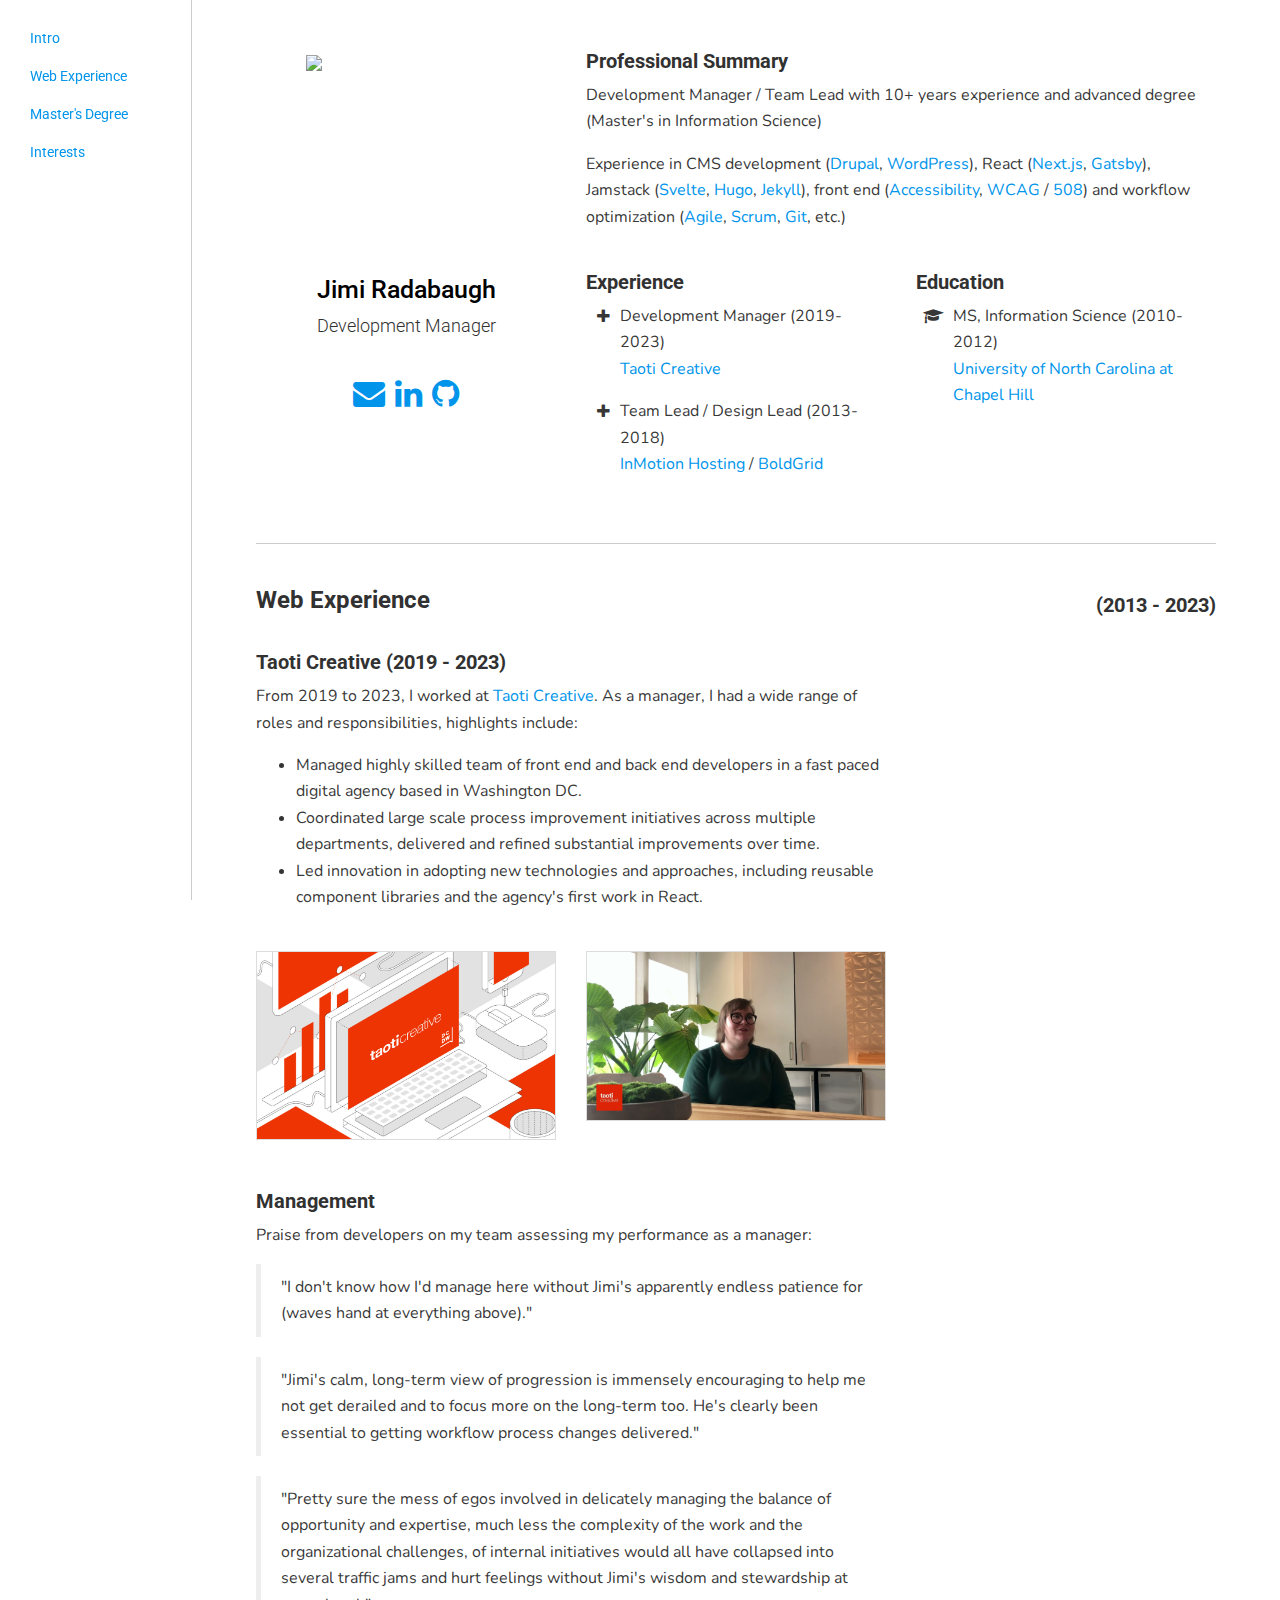
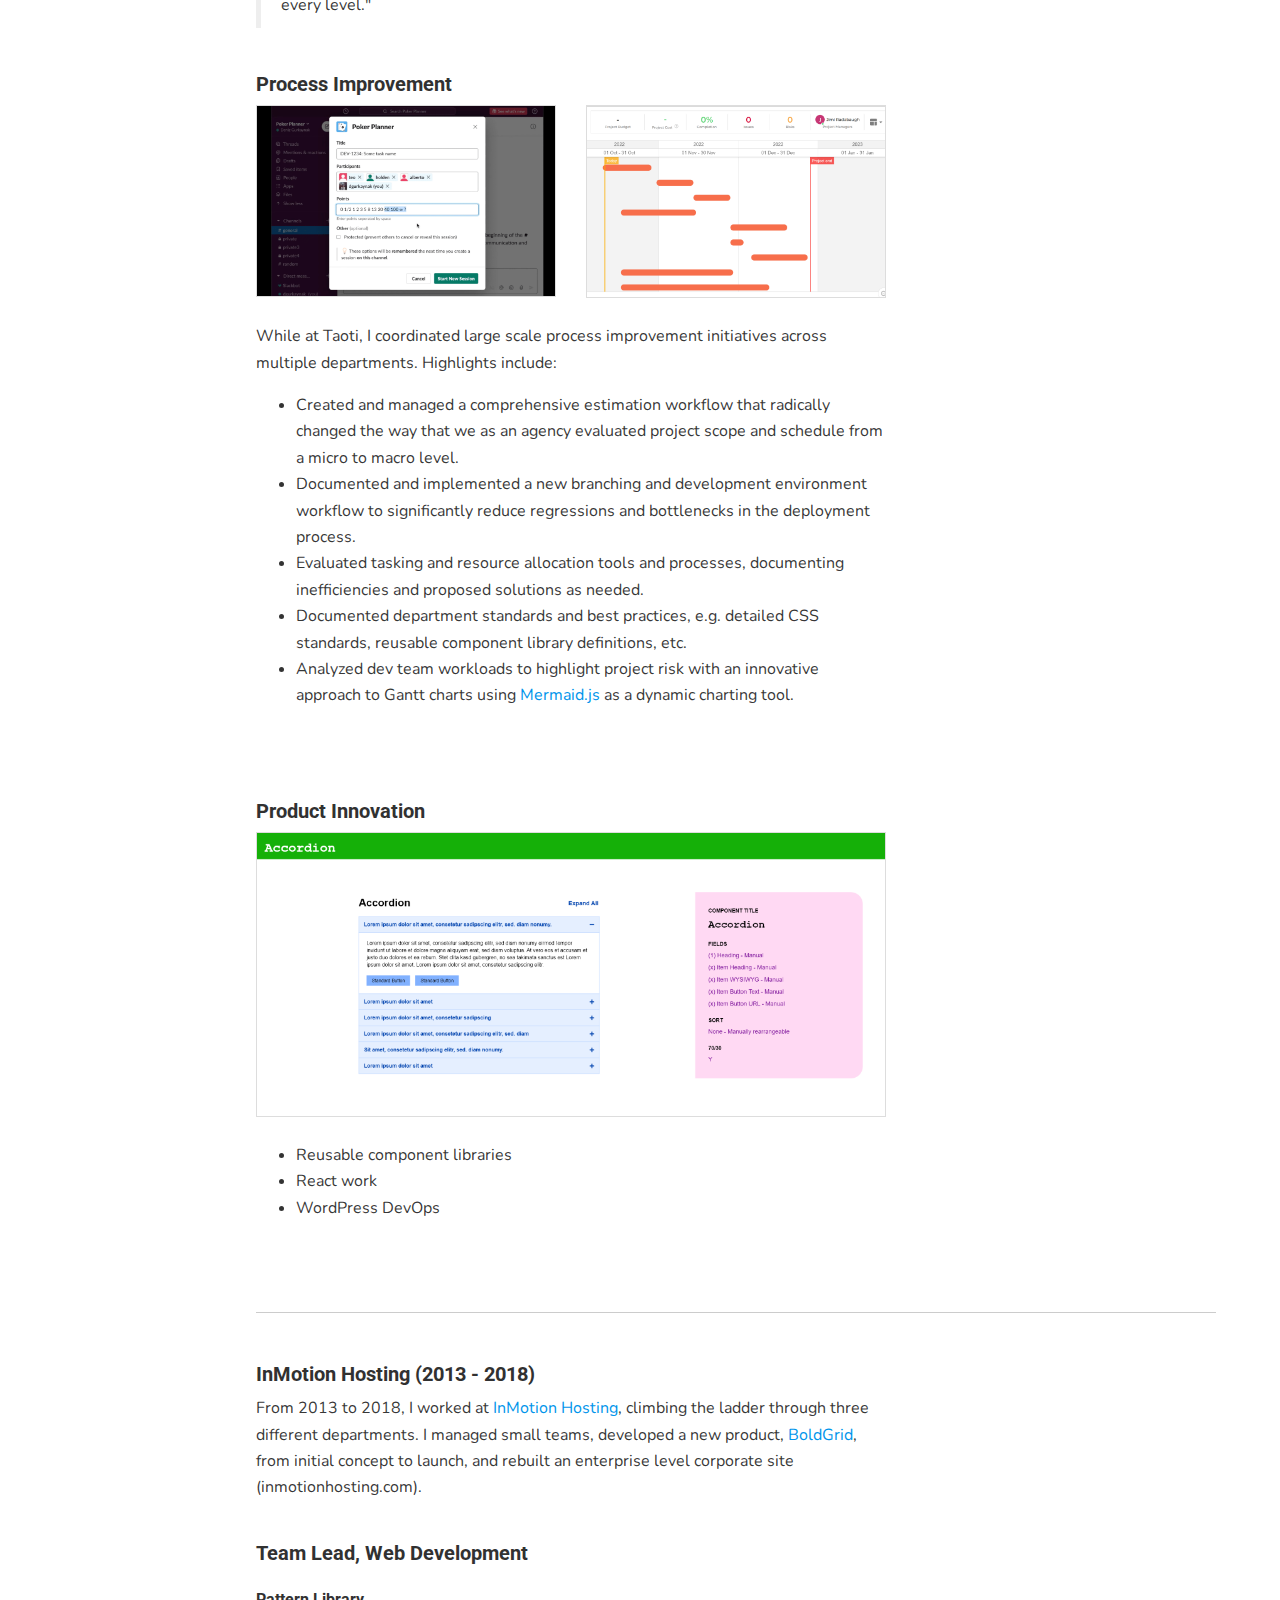
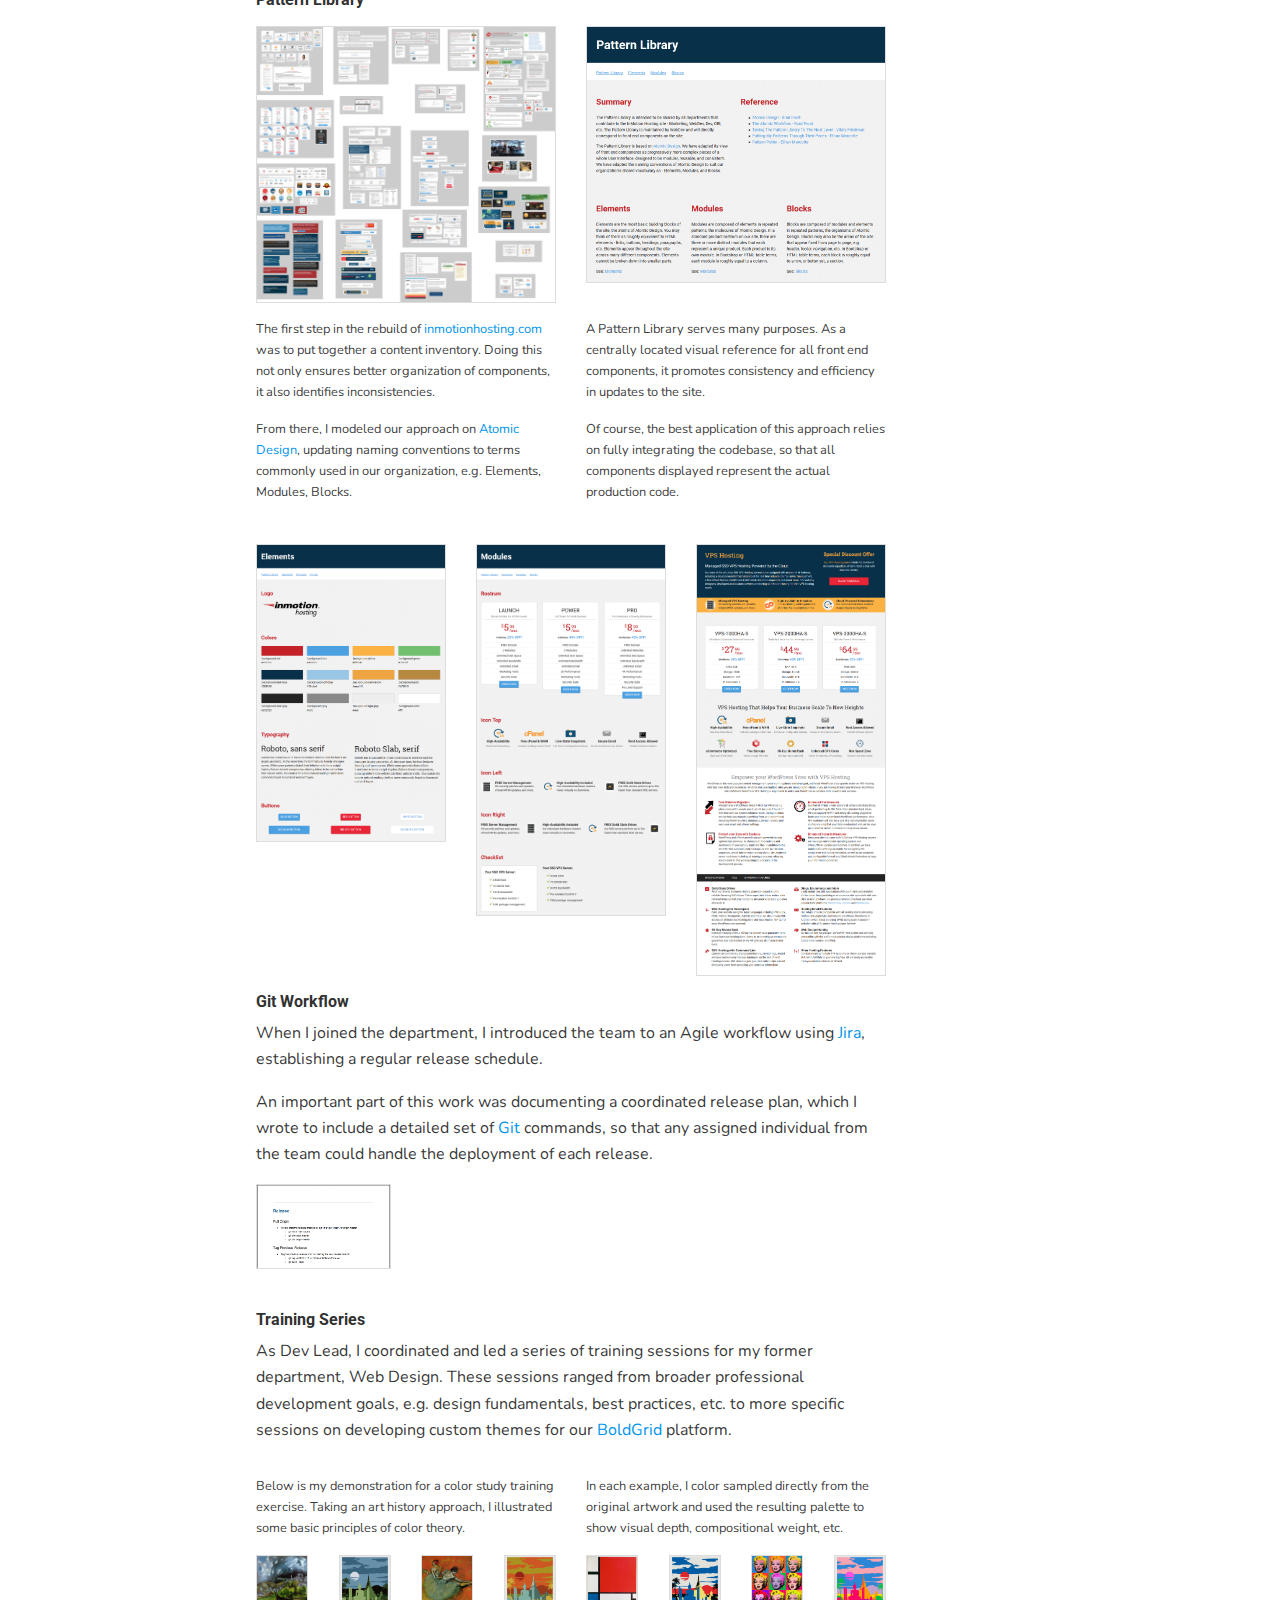
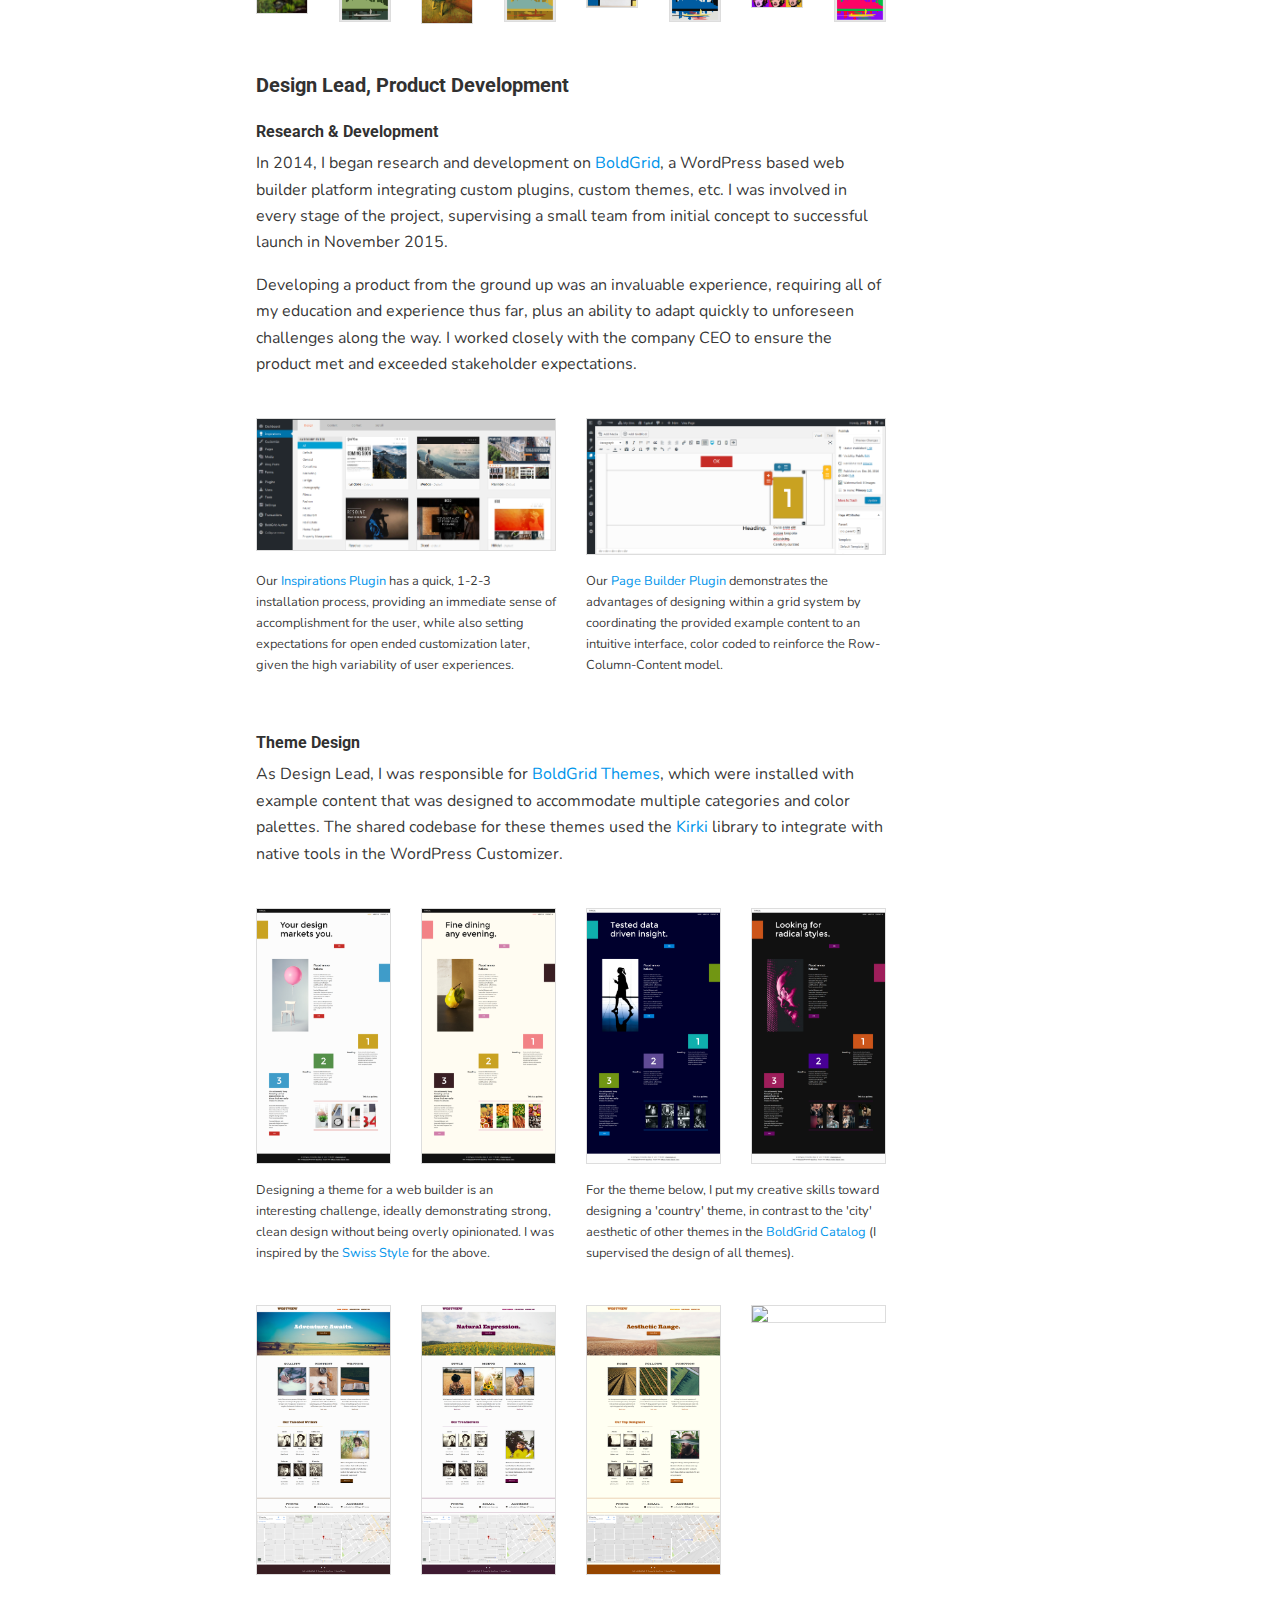
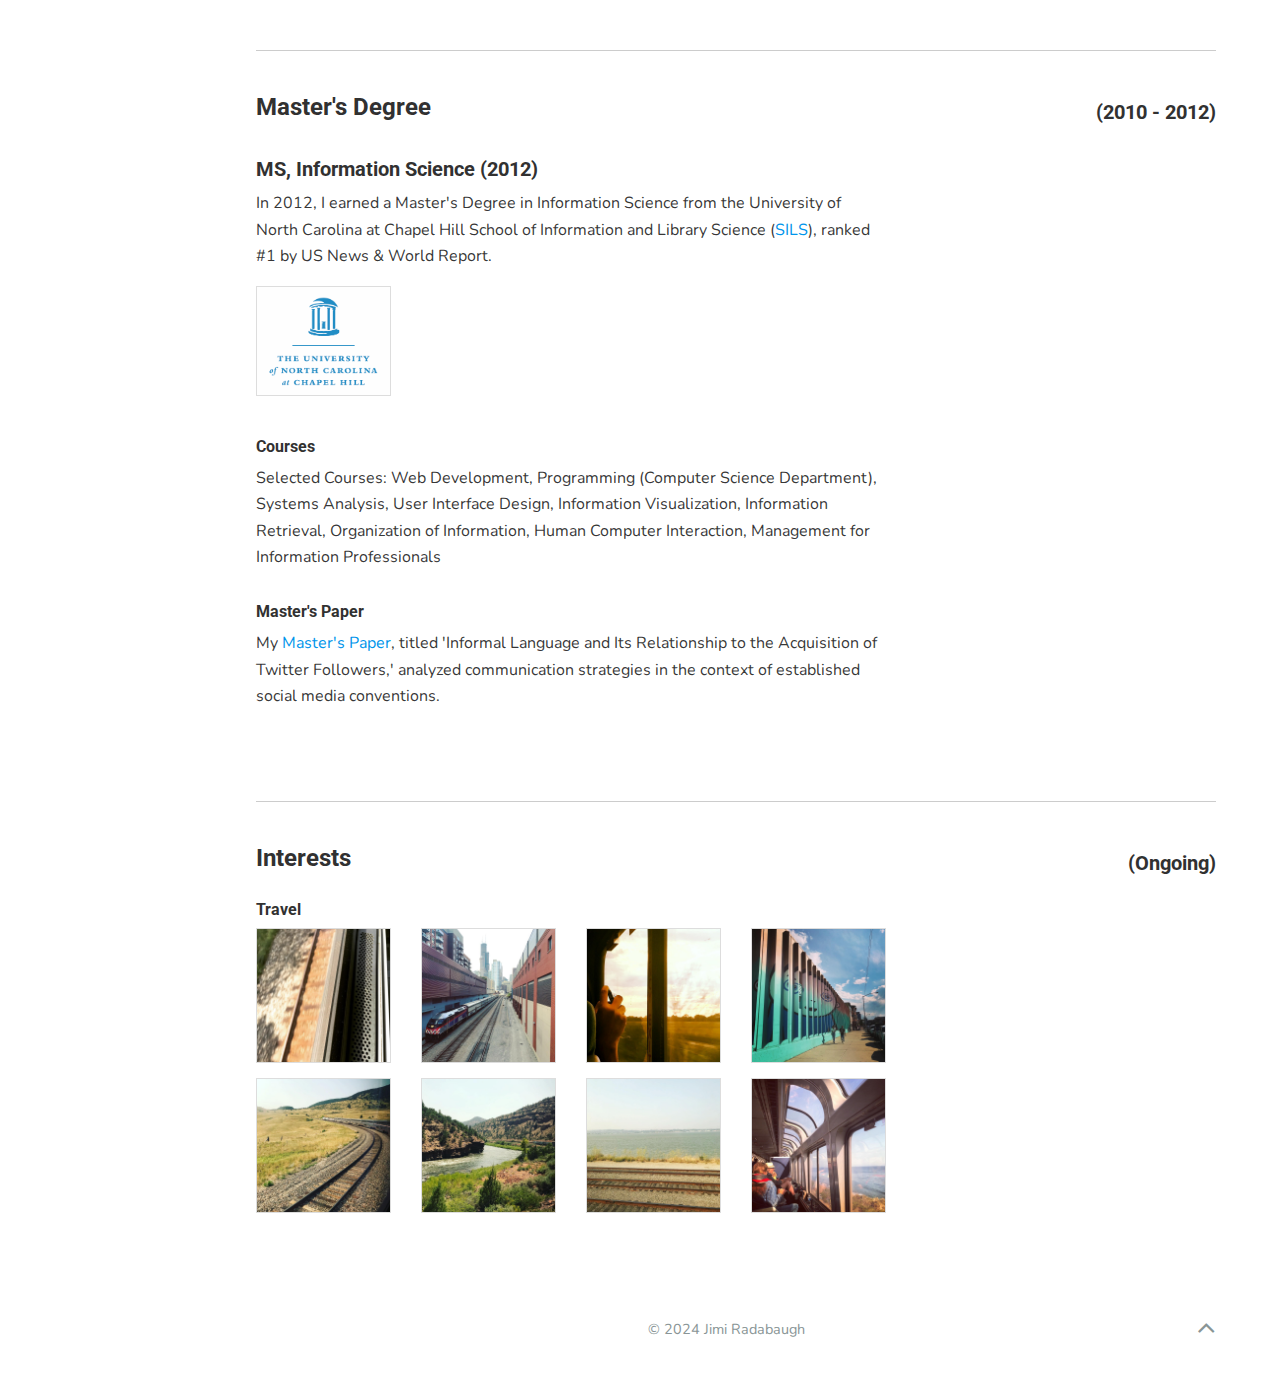
==== commit 0054e116: "updated jira link" ====
--- a/index.html
+++ b/index.html
@@ -365,7 +365,7 @@
 	<div class="row">
 		<div class="col-md-8">
 			<h4>Git Workflow</h4>
-			<p>When I joined the department, I introduced the team to an Agile workflow using <a href="#jira">Jira</a>, establishing a regular release schedule.</p>
+			<p>When I joined the department, I introduced the team to an Agile workflow using <a href="https://www.atlassian.com/software/jira" target="_blank" rel="noopener">Jira</a>, establishing a regular release schedule.</p>
 			<p>An important part of this work was documenting a coordinated release plan, which I wrote to include a detailed set of <a href="#git">Git</a> commands, so that any assigned individual from the team could handle the deployment of each release.</p>
 		</div>
 	</div>
@@ -555,7 +555,7 @@
 	<div class="row">
 		<div class="col-md-8">
 			<h4>Courses</h4>
-			<p>Selected Courses: Web Development, Programming (Computer Science Department), Systems Analysis, User Interface Design, Information Visualization, Information Retrieval, Human Computer Interaction, Organization of Information, Management for Information Professionals</p>
+			<p>Selected Courses: Web Development, Programming (Computer Science Department), Systems Analysis, User Interface Design, Information Visualization, Information Retrieval, Organization of Information, Human Computer Interaction, Management for Information Professionals</p>
 		</div>
 	</div>
 	<div class="row">
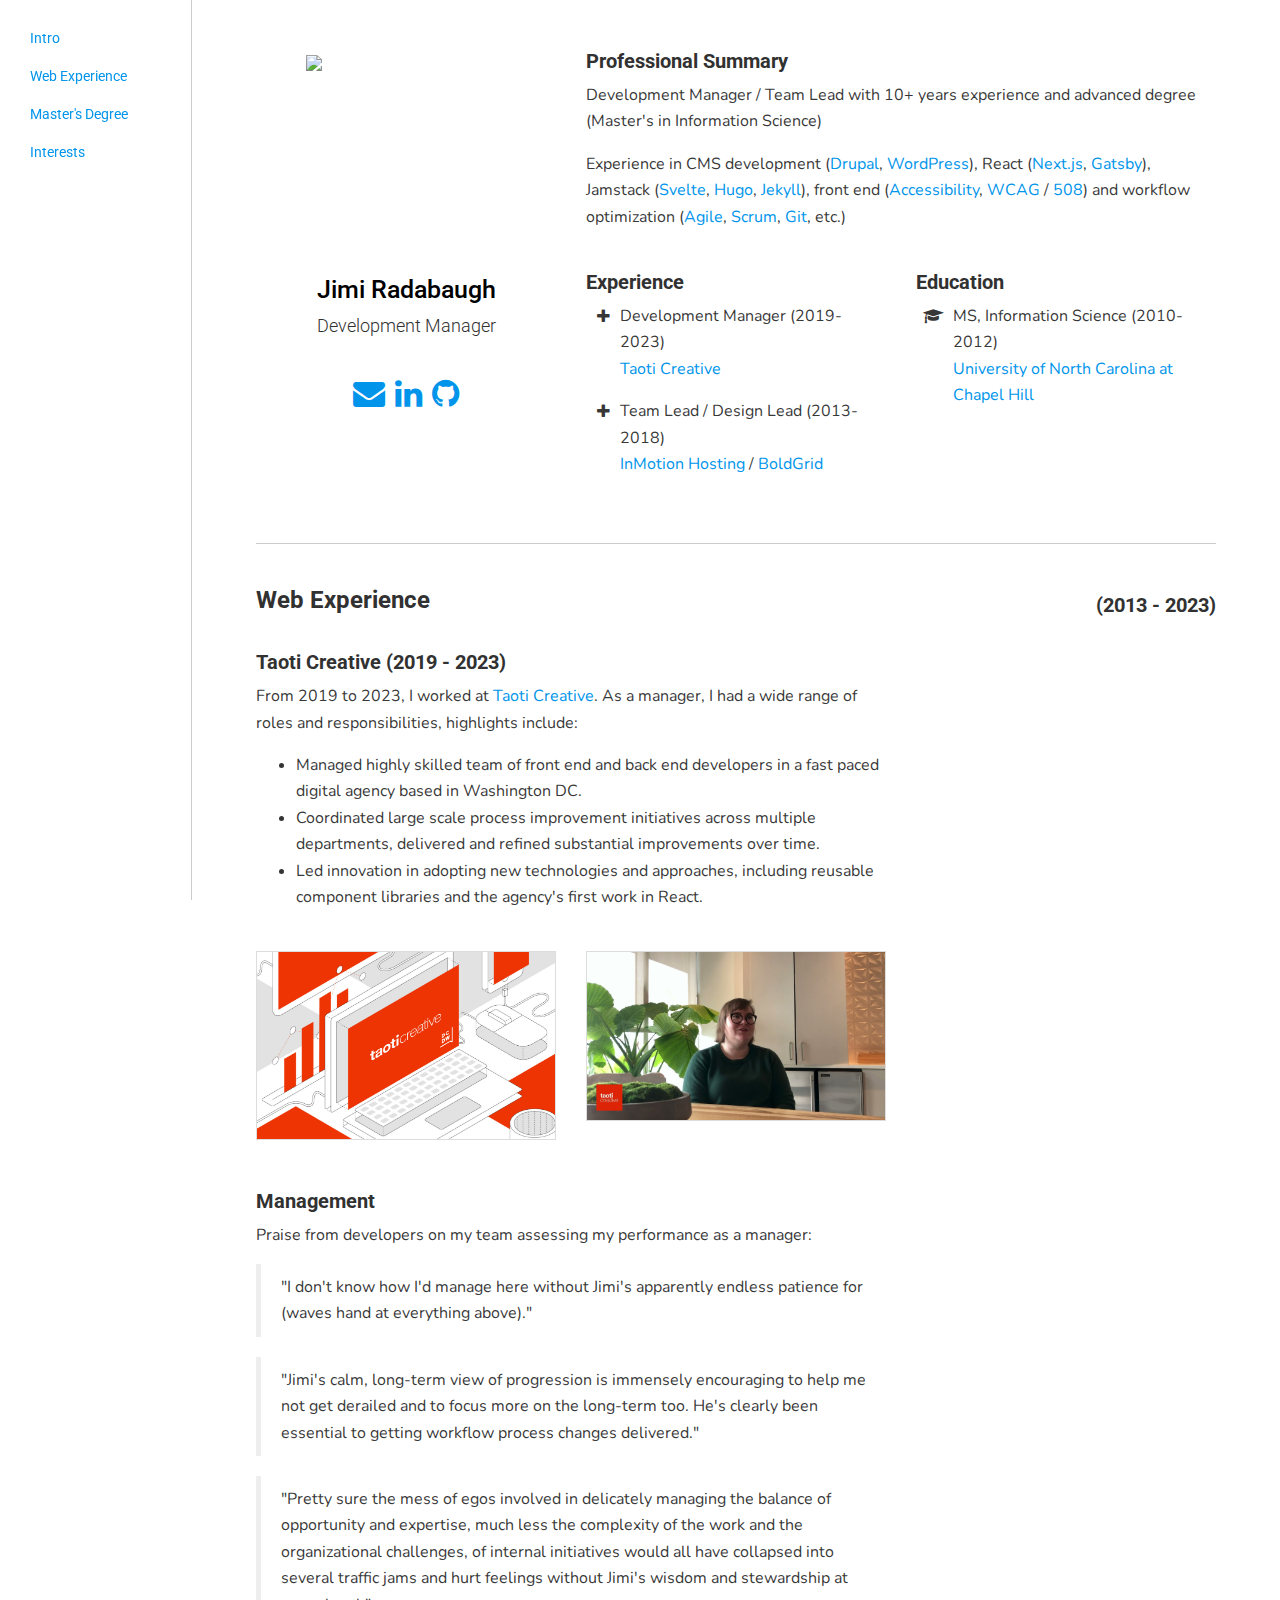
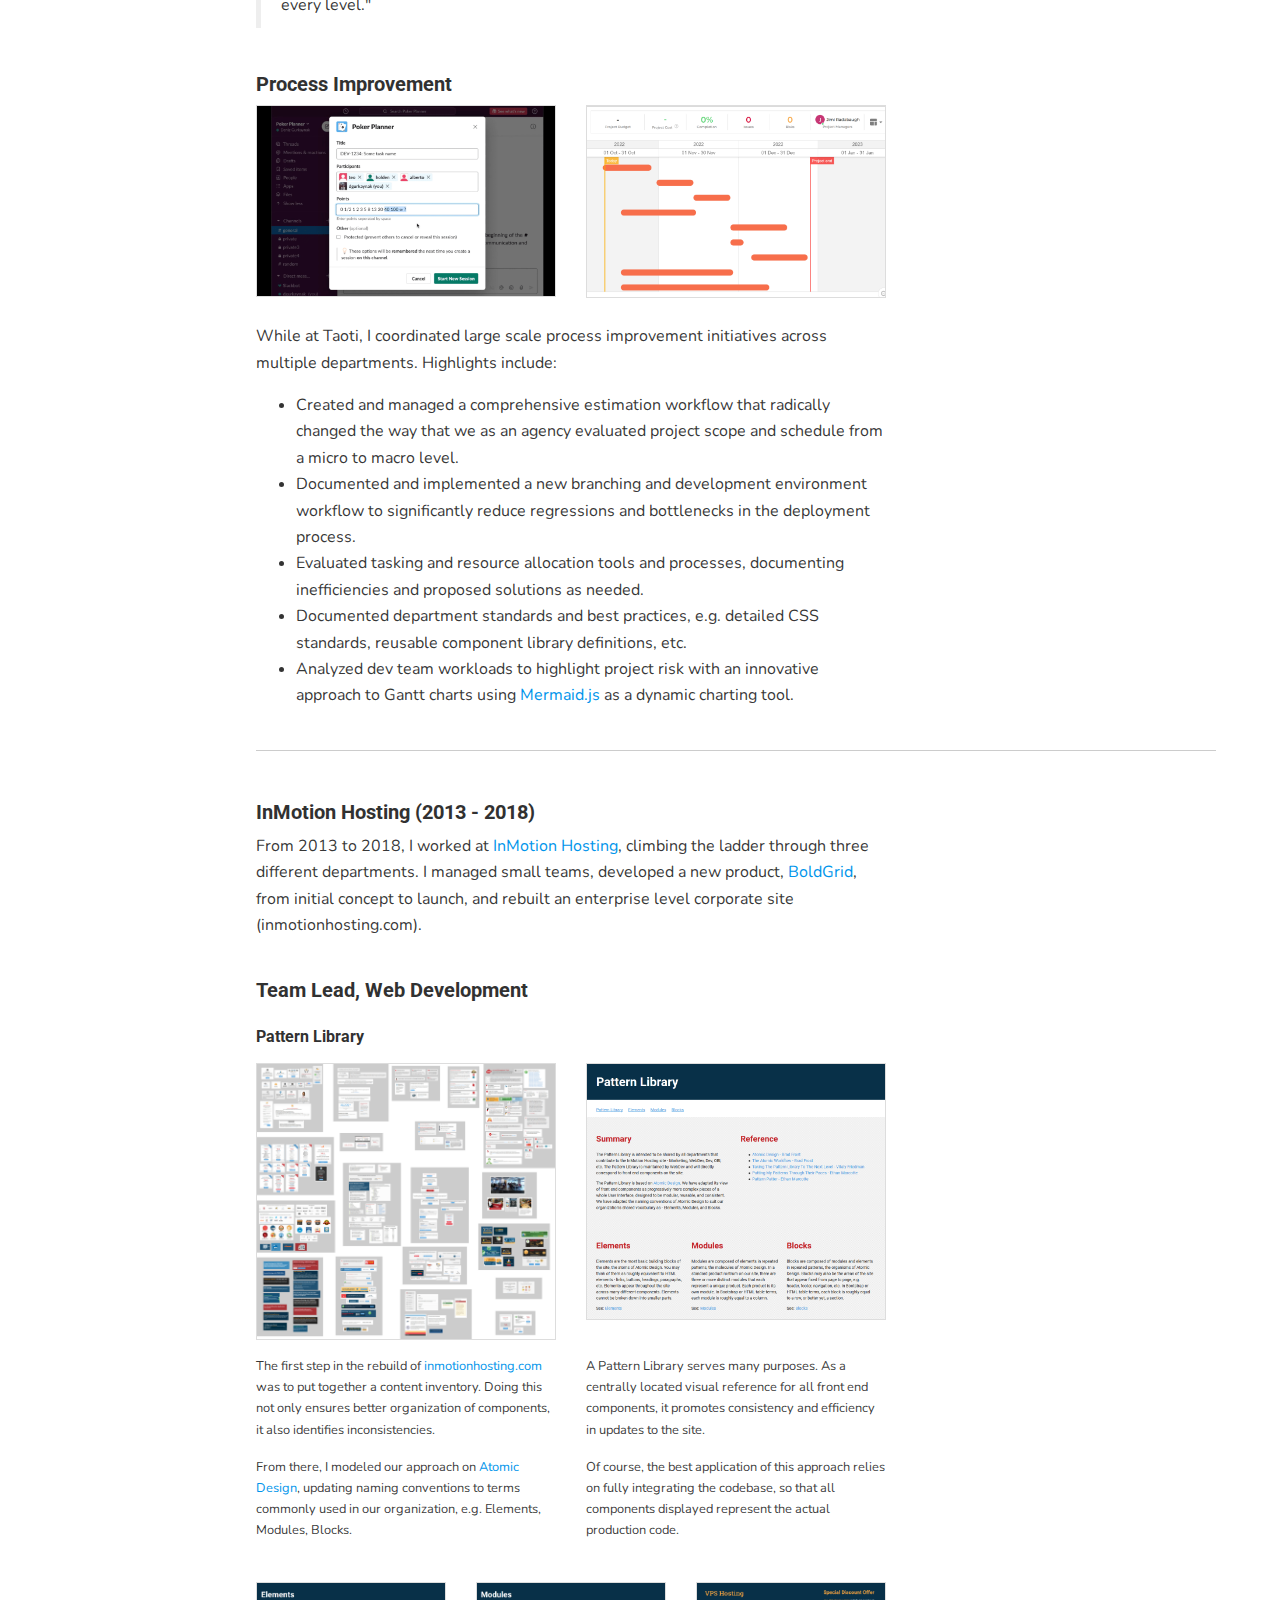
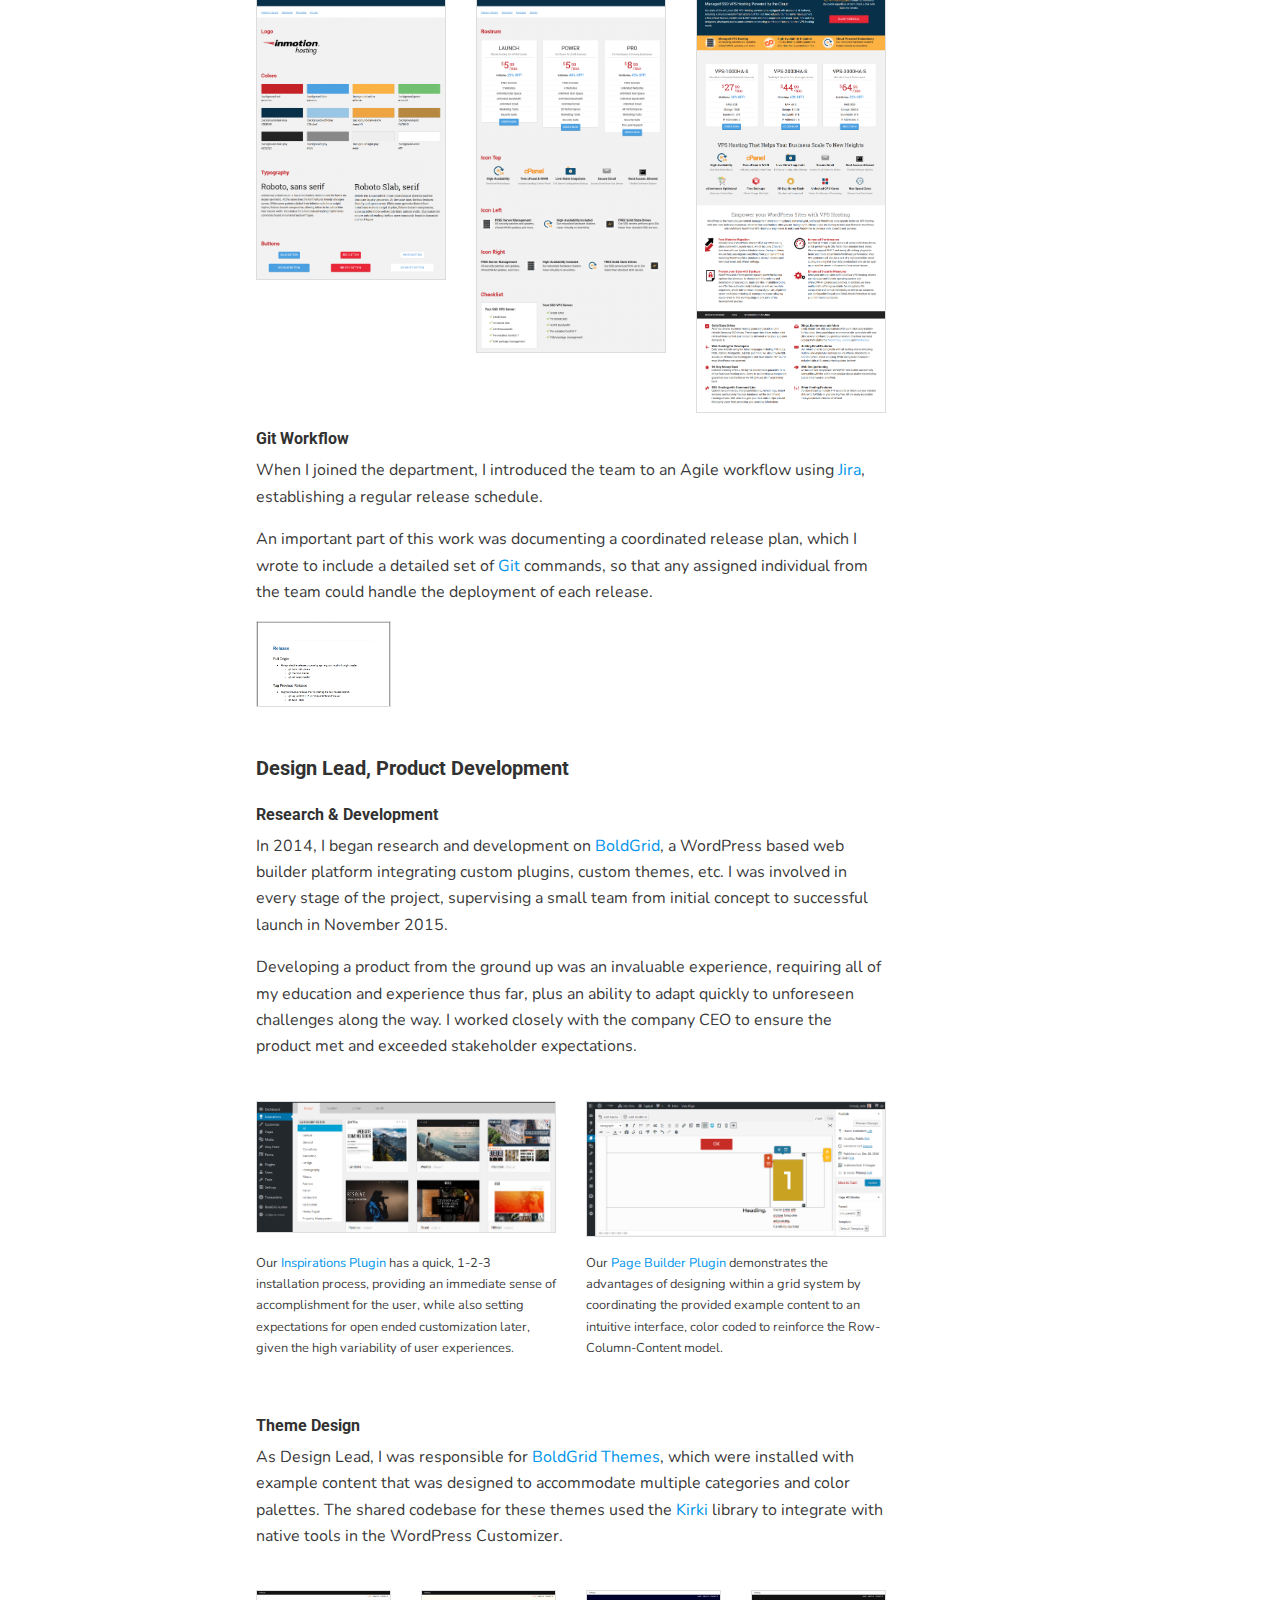
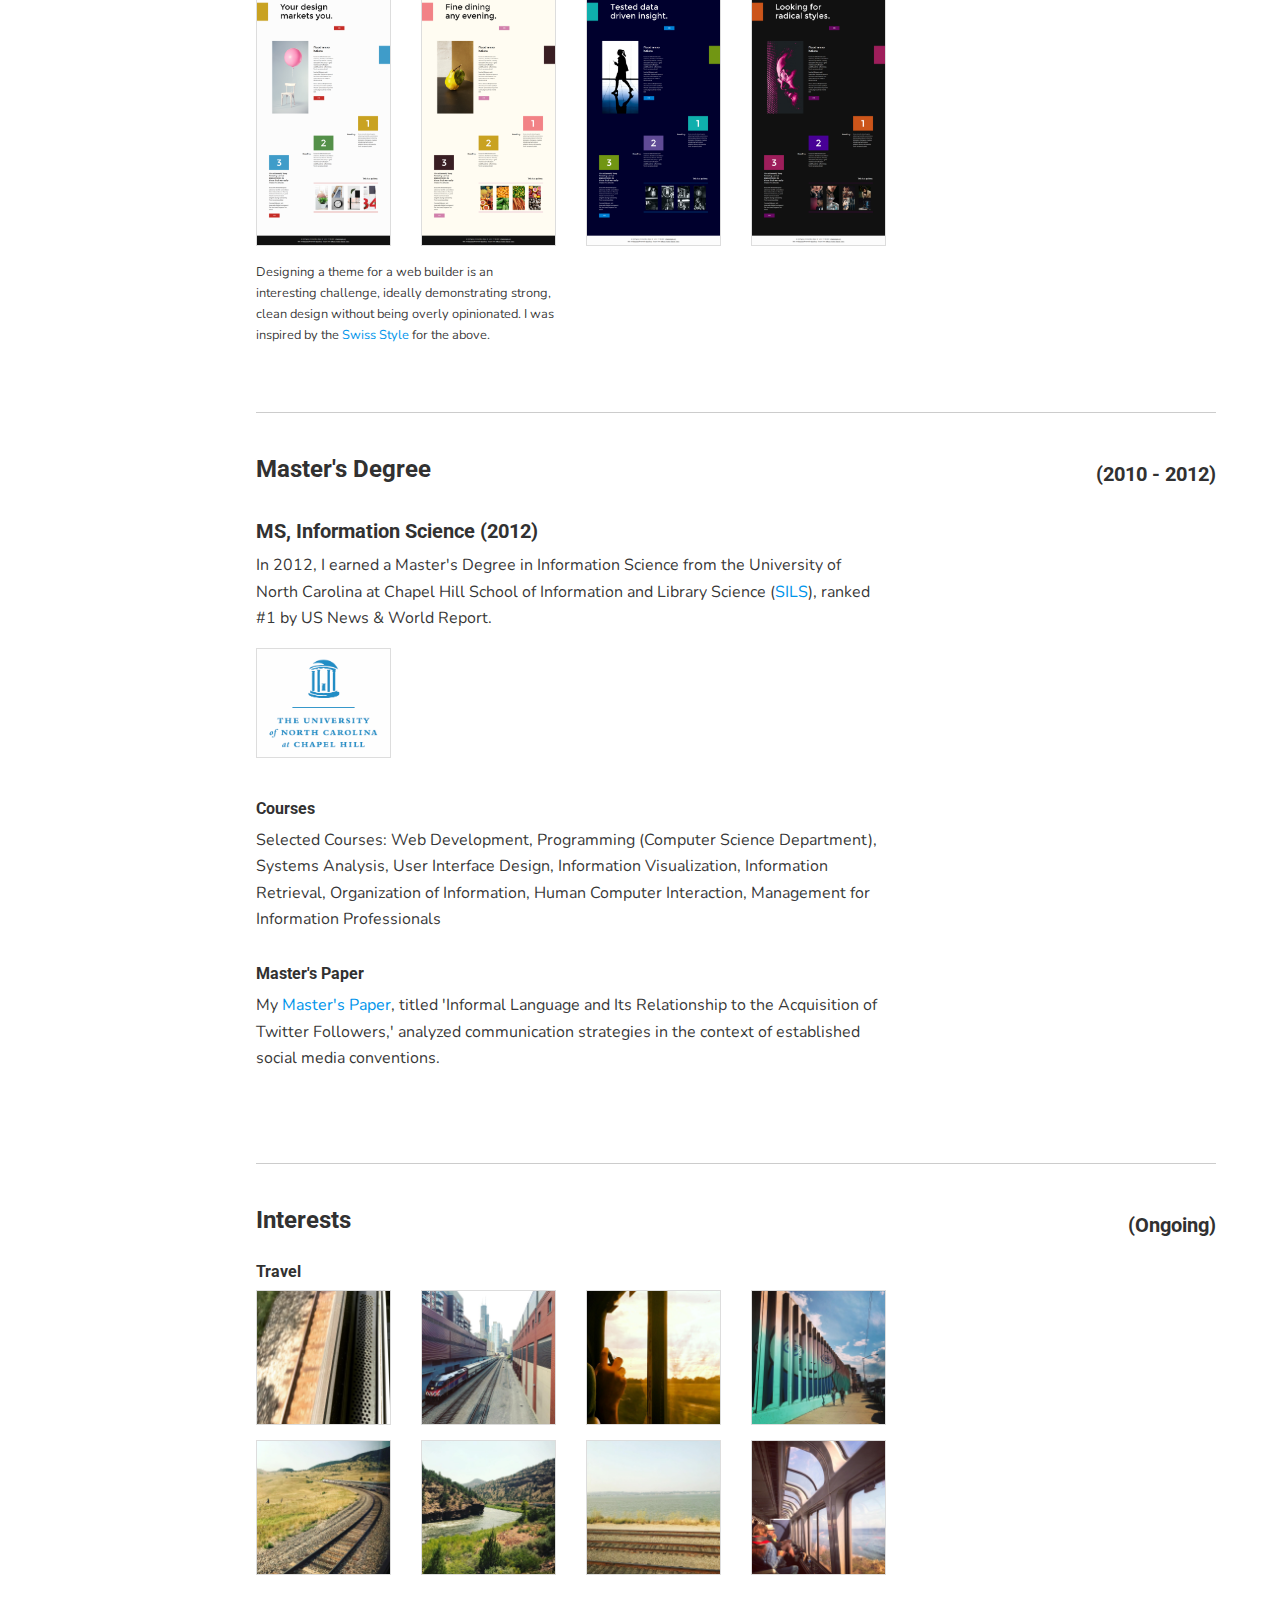
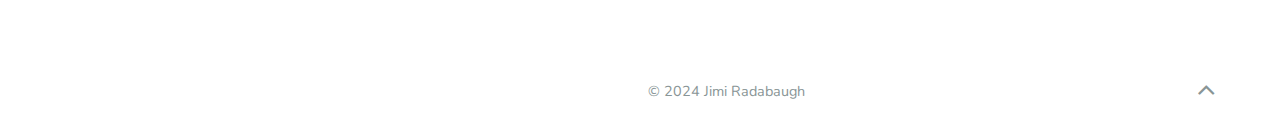
==== commit 60fb3c3d: "removed color series and westview themes" ====
--- a/index.html
+++ b/index.html
@@ -251,52 +251,8 @@
 	</div>
 
 	<div class="row">
-		<div class="whitespace-2x"></div>
-	</div>
-
-	<div class="row">
-		<div class="col-md-8">
-			<h3>Product Innovation</h3>
-		</div>
-	</div>
-
-	<div class="row">
-		<div class="col-md-8">
-			<a href="/img/taoti/accordion.png" target="_blank"><img src="/img/taoti/accordion.png" itemprop="image" /></a>
-		</div>	
-	</div>
-
-	<div class="row">
-		<div class="whitespace-1x"></div>
-	</div>
-
-	<div class="row">
-		<div class="col-md-8">
-			<ul>
-				<li>Reusable component libraries</li>
-				<li>React work</li>
-				<li>WordPress DevOps</li>
-		</div>
-	</div>
-
-	<div class="row">
-		<div class="whitespace-3x"></div>
-	</div>
-
-
-
-
-
-
-
-
-
-
-
-
-
-
-
+		<div class="whitespace-1x"></div>
+	</div>
 
 <div class="section">
 	<div class="row">
@@ -378,58 +334,6 @@
 		<div class="whitespace-1x"></div>
 	</div>
 
-	<a name="training-series"></a>
-	<div class="row">
-		<div class="col-md-8">
-			<h4>Training Series</h4>
-			<p>As Dev Lead, I coordinated and led a series of training sessions for my former department, Web Design. These sessions ranged from broader professional development goals, e.g. design fundamentals, best practices, etc. to more specific sessions on developing custom themes for our <a href="https://www.boldgrid.com/" target="_blank">BoldGrid</a> platform.</p>
-		</div>
-	</div>
-	<div class="row">
-		<div class="col-md-4">
-			<p class="caption">Below is my demonstration for a color study training exercise. Taking an art history approach, I illustrated some basic principles of color theory.</p>
-		</div>
-		<div class="col-md-4">
-			<p class="caption">In each example, I color sampled directly from the original artwork and used the resulting palette to show visual depth, compositional weight, etc.</p>
-		</div>
-	</div>
-	<div class="row color-theory">
-				<div class="col-xs-6 col-md-1">
-					<a href="/img/training/1541_el-greco.jpg" target="_blank"><img src="/img/training/1541_el-greco.jpg" itemprop="image" /></a>
-				</div>
-			
-				<div class="col-xs-6 col-md-1">
-					<a href="/img/training/1541_el-greco_color.png" target="_blank"><img src="/img/training/1541_el-greco_color.png" itemprop="image" /></a>
-				</div>
-			
-				<div class="col-xs-6 col-md-1">
-					<a href="/img/training/1834_degas.jpg" target="_blank"><img src="/img/training/1834_degas.jpg" itemprop="image" /></a>
-				</div>
-			
-				<div class="col-xs-6 col-md-1">
-					<a href="/img/training/1834_degas_color.png" target="_blank"><img src="/img/training/1834_degas_color.png" itemprop="image" /></a>
-				</div>
-			
-				<div class="col-xs-6 col-md-1">
-					<a href="/img/training/1872_mondrian.jpg" target="_blank"><img src="/img/training/1872_mondrian.jpg" itemprop="image" /></a>
-				</div>
-			
-				<div class="col-xs-6 col-md-1">
-					<a href="/img/training/1872_mondrian_color.png" target="_blank"><img src="/img/training/1872_mondrian_color.png" itemprop="image" /></a>
-				</div>
-			
-				<div class="col-xs-6 col-md-1">
-					<a href="/img/training/1928_warhol.jpg" target="_blank"><img src="/img/training/1928_warhol.jpg" itemprop="image" /></a>
-				</div>
-			
-				<div class="col-xs-6 col-md-1">
-					<a href="/img/training/1928_warhol_color.png" target="_blank"><img src="/img/training/1928_warhol_color.png" itemprop="image" /></a>
-				</div>
-	</div>
-	<div class="row">
-		<div class="whitespace-1x"></div>
-	</div>
-
 	<a name="boldgrid"></a>
 	<div class="row">
 		<div class="col-md-8">
@@ -498,32 +402,10 @@
 		<div class="col-md-4">
 			<p class="caption">Designing a theme for a web builder is an interesting challenge, ideally demonstrating strong, clean design without being overly opinionated. I was inspired by the <a href="https://www.smashingmagazine.com/2009/07/lessons-from-swiss-style-graphic-design/" target="_blank">Swiss Style</a> for the above.</p>
 		</div>
-		<div class="col-md-4">
-			<p class="caption">For the theme below, I put my creative skills toward designing a 'country' theme, in contrast to the 'city' aesthetic of other themes in the <a href="https://www.boldgrid.com/themes/#themes-section" target="_blank">BoldGrid Catalog</a> (I supervised the design of all themes).</p>
-		</div>
-	</div>
-	<div class="row">
-		<div class="whitespace-1x"></div>
-	</div>
-	<div class="row">	
-				<div class="col-md-2">
-					<a href="/img/themes-2/westview-general.png" target="_blank"><img src="/img/themes-2/westview-general.png" itemprop="image" /></a>
-				</div>
-			
-				<div class="col-md-2">
-					<a href="/img/themes-2/westview-fashion.png" target="_blank"><img src="/img/themes-2/westview-fashion.png" itemprop="image" /></a>
-				</div>
-			
-				<div class="col-md-2">
-					<a href="/img/themes-2/westview-design.png" target="_blank"><img src="/img/themes-2/westview-design.png" itemprop="image" /></a>
-				</div>
-			
-				<div class="col-md-2">
-					<a href="/img/themes-2/westview-design-gallery.png" target="_blank"><img src="/img/themes-2/westview-design-gallery.png" itemprop="image" /></a>
-				</div>
-	</div>
-	<div class="row">
-		<div class="whitespace-3x"></div>
+		<div class="col-md-4"></div>
+	</div>
+	<div class="row">
+		<div class="whitespace-2x"></div>
 	</div>
   </div>
 </div>
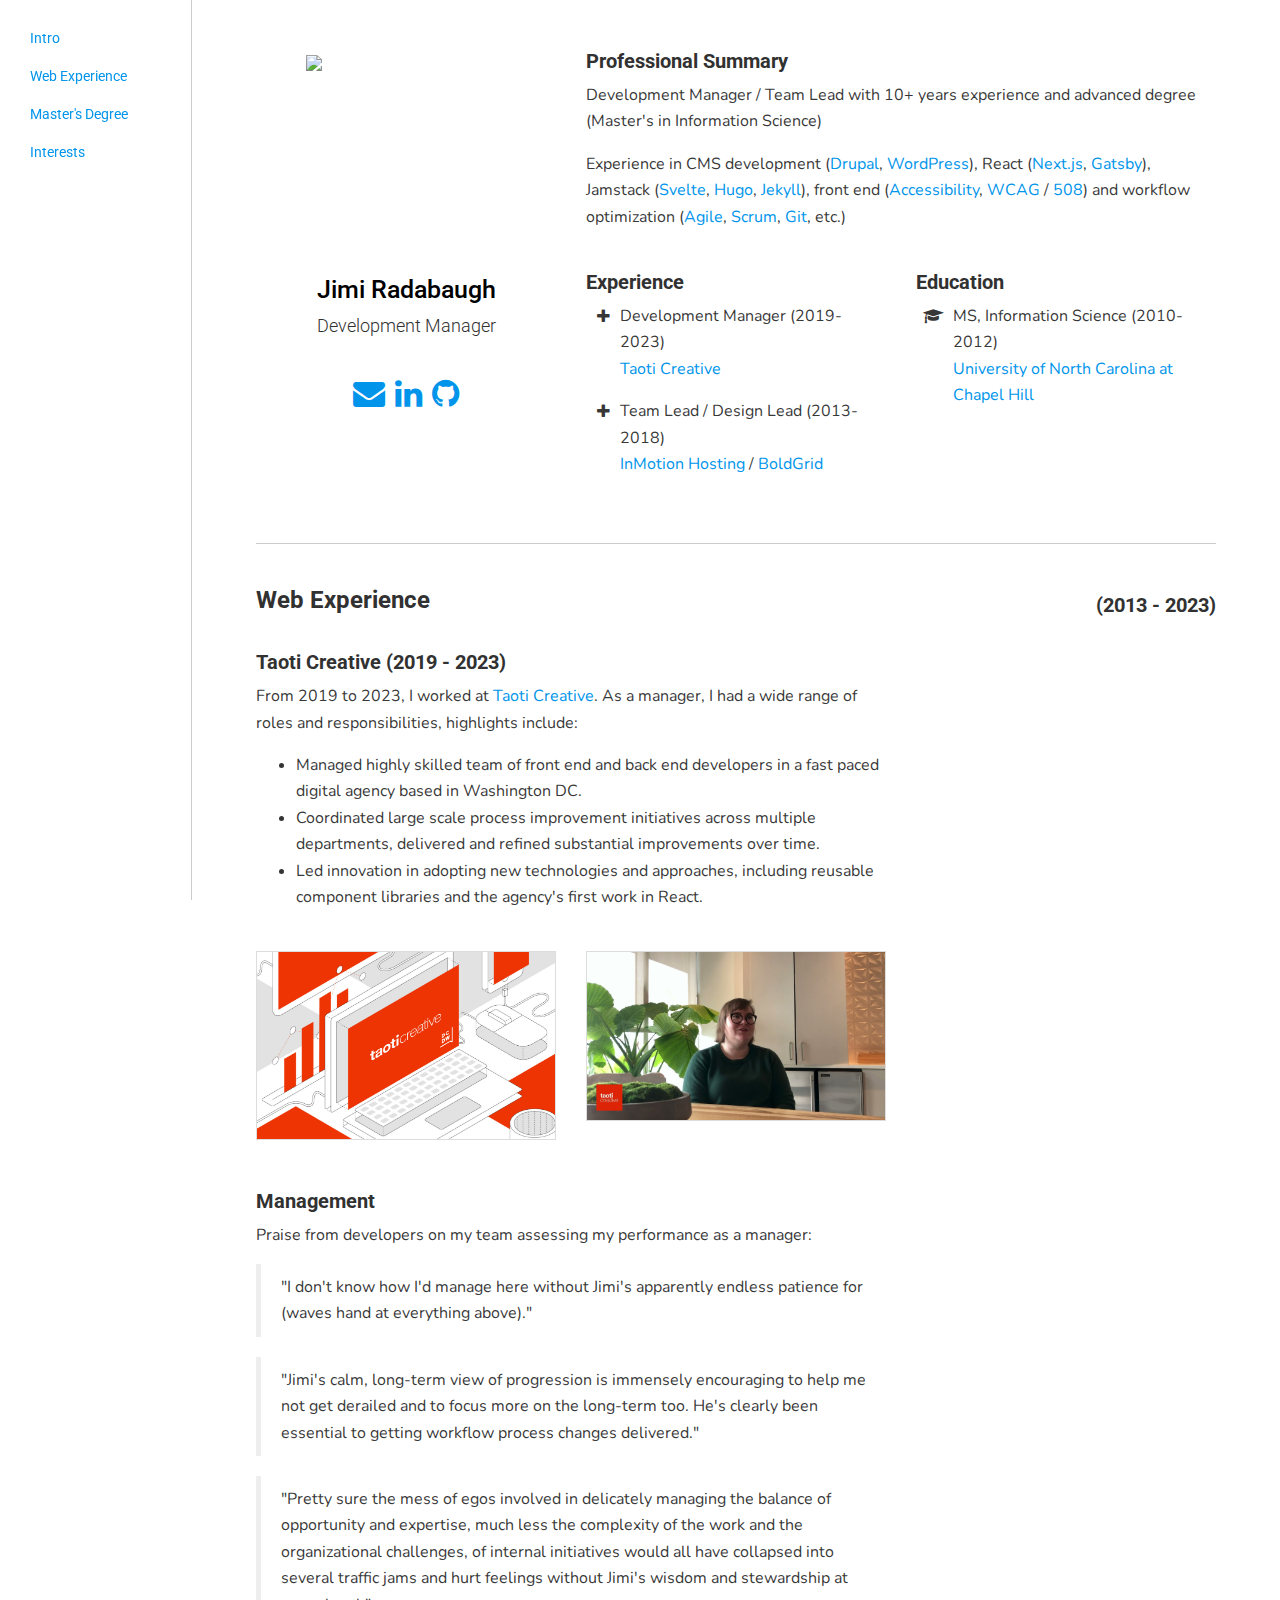
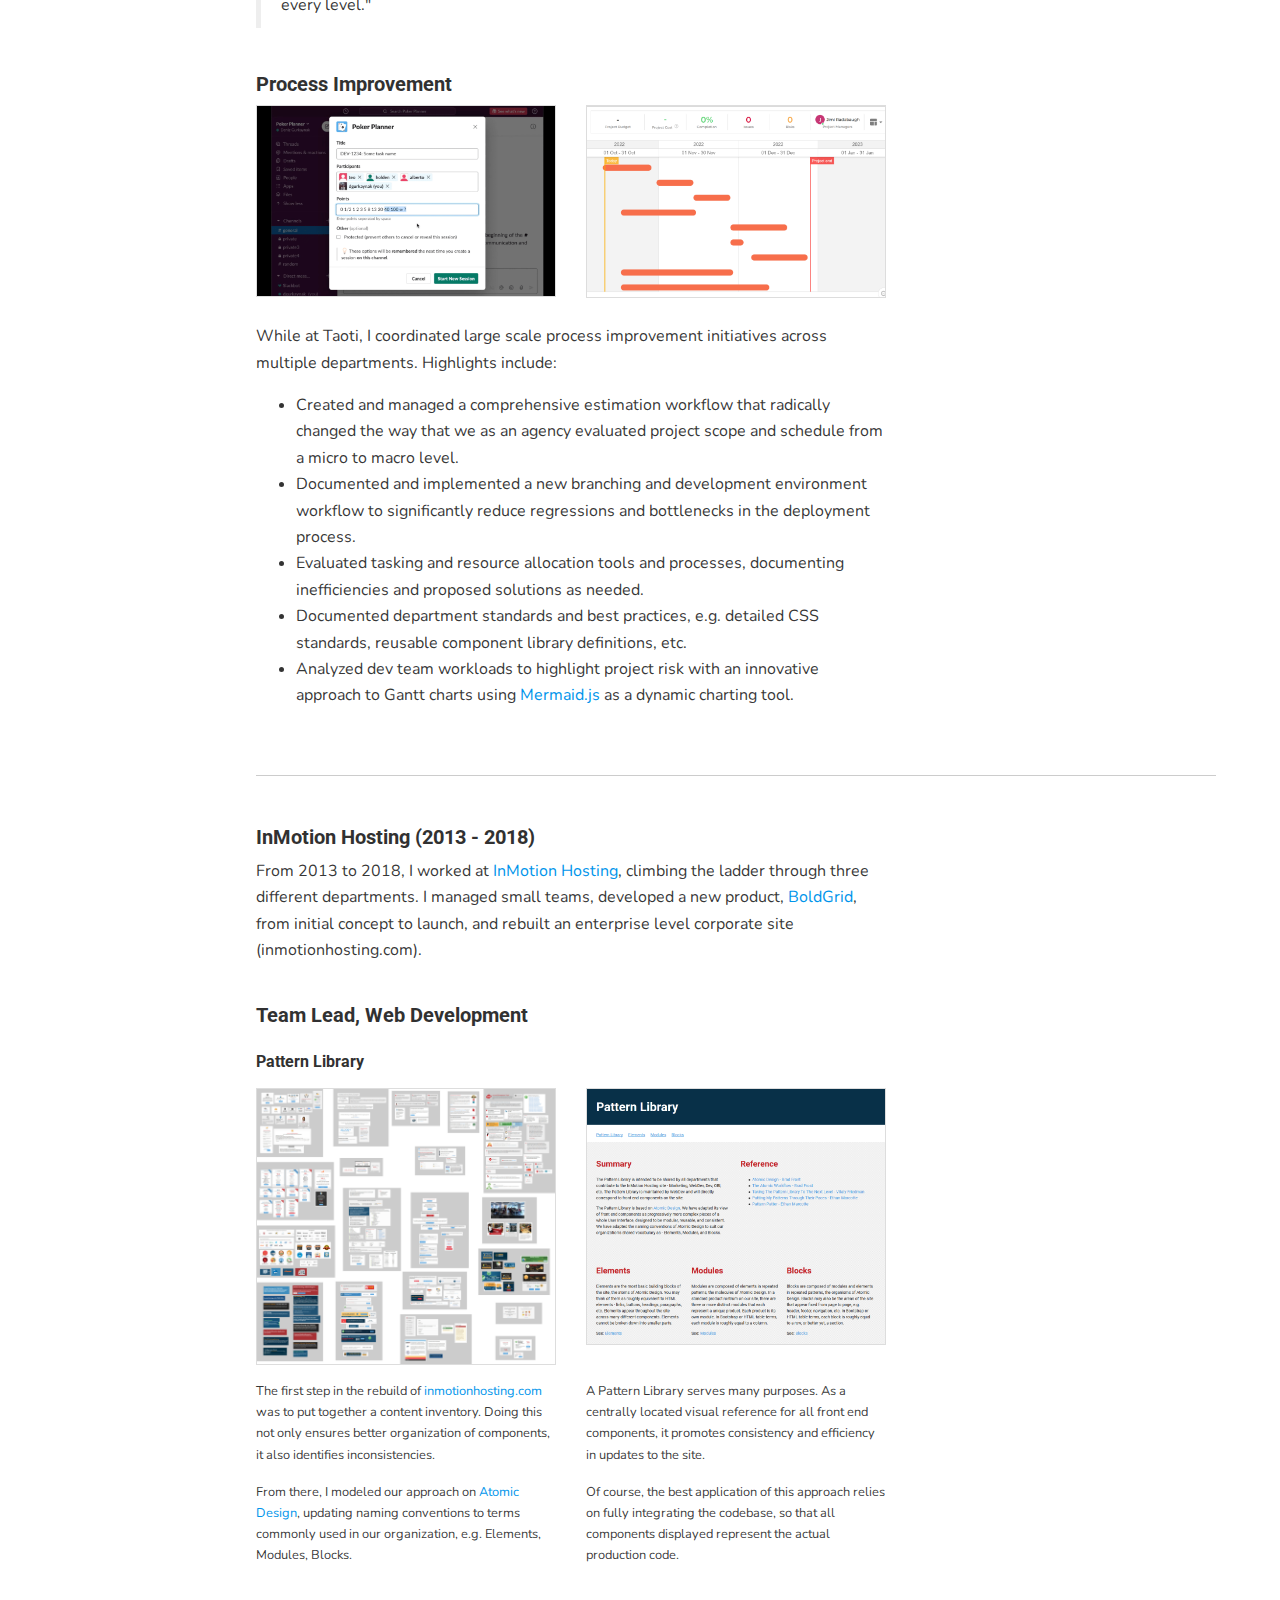
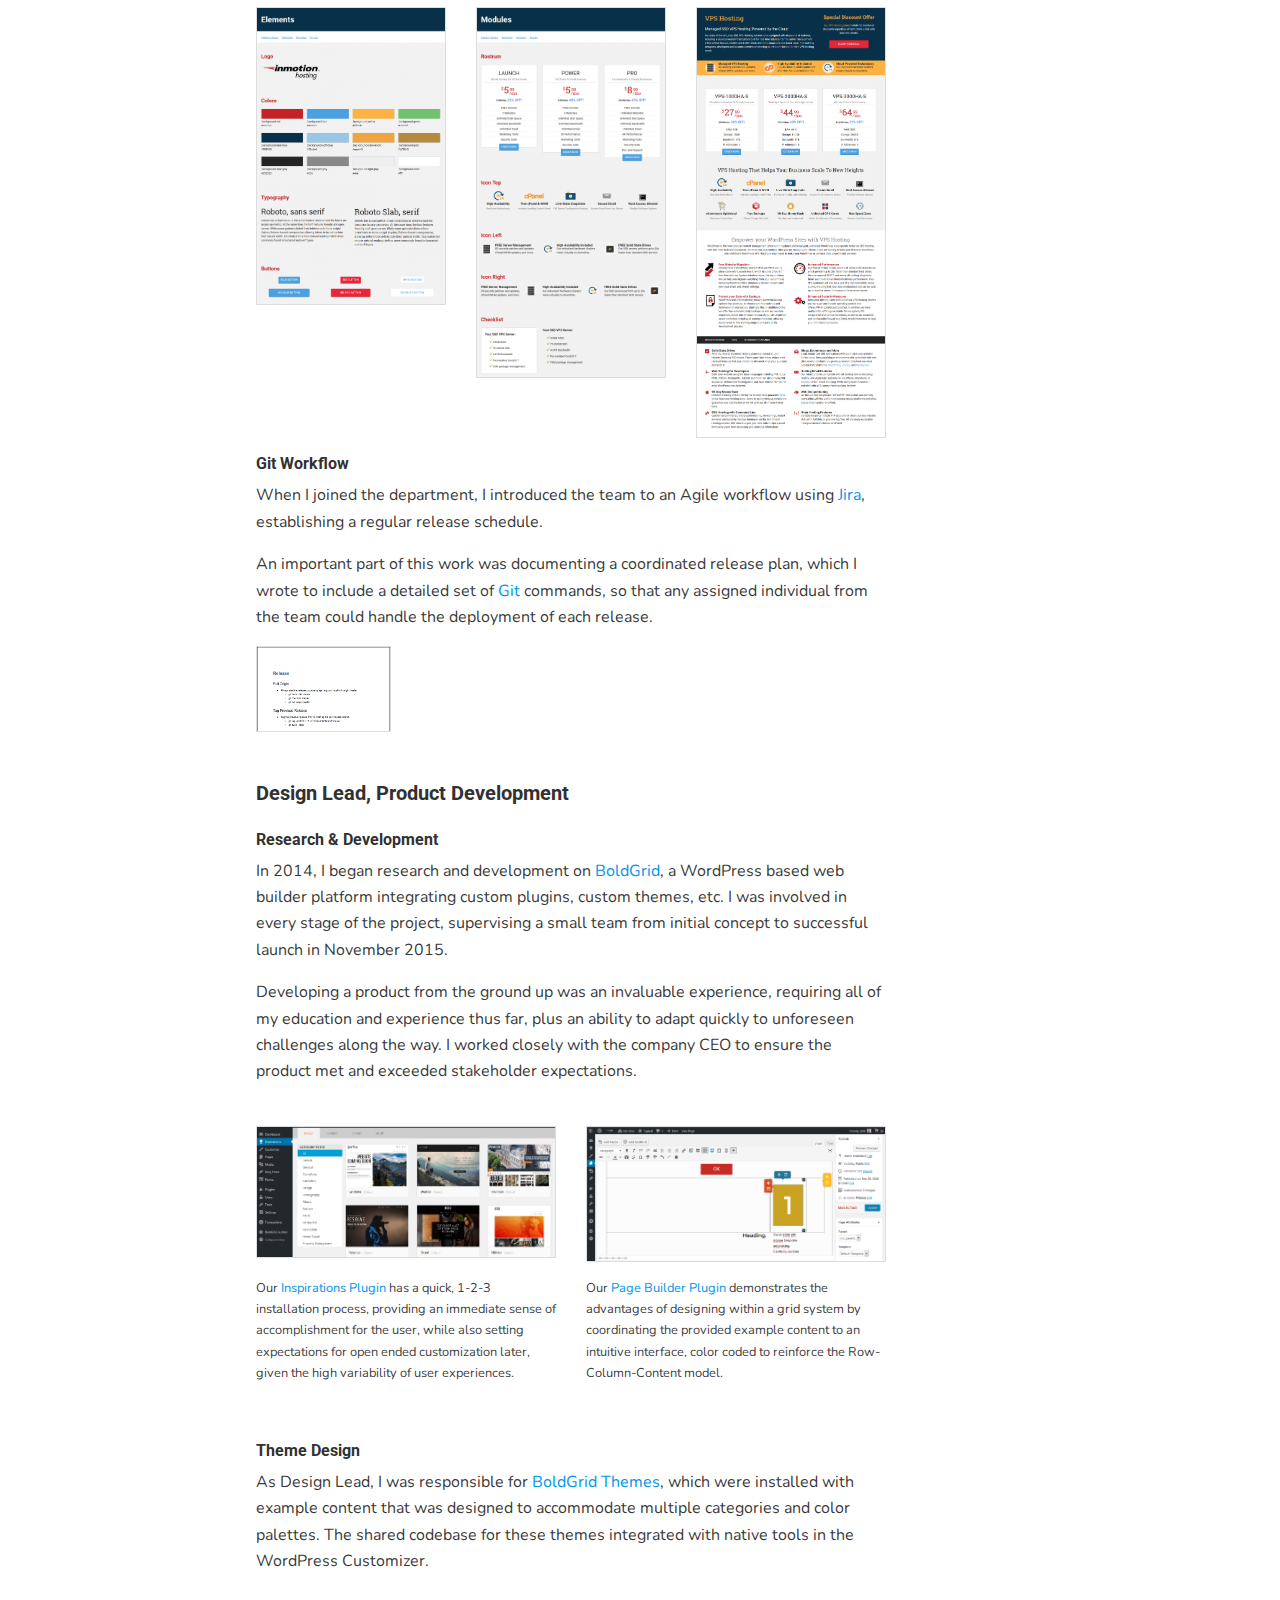
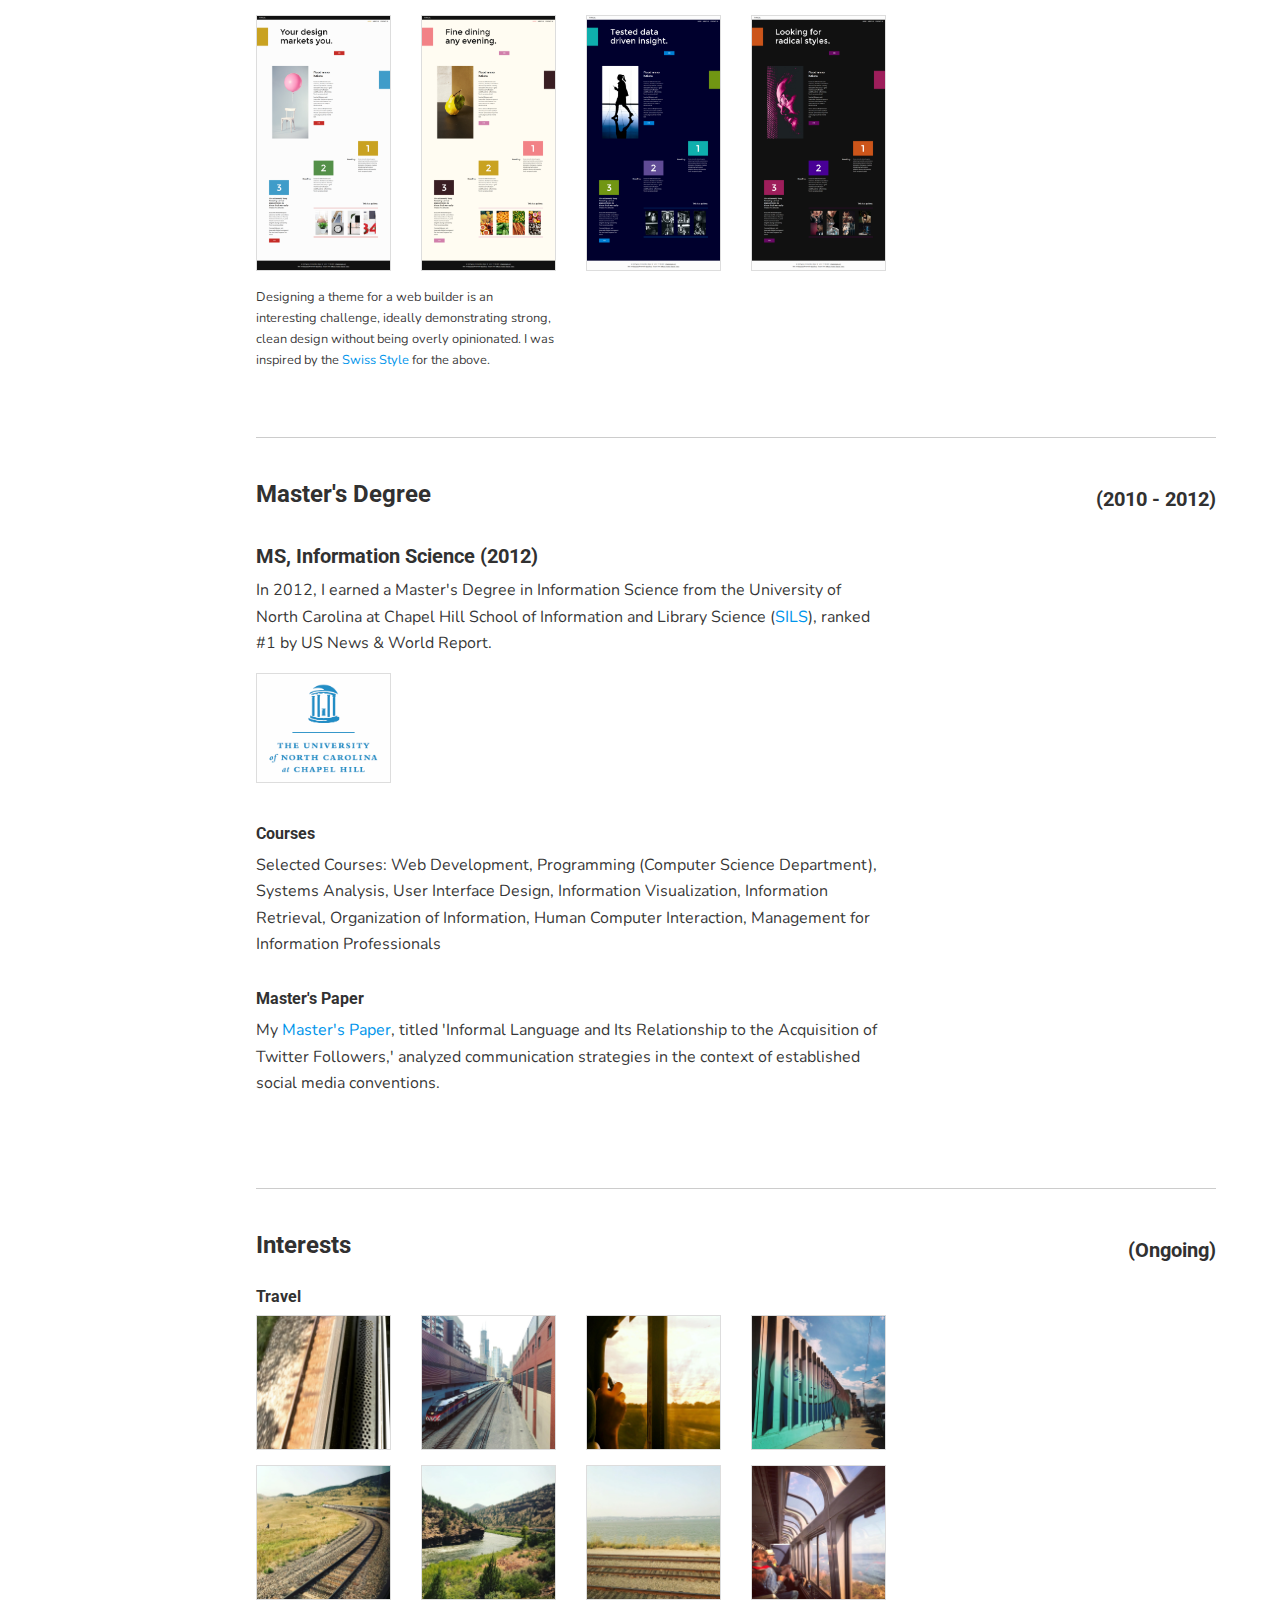
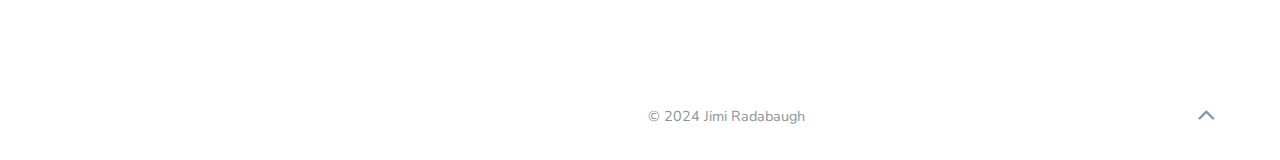
==== commit 32d67773: "removed broken link" ====
--- a/index.html
+++ b/index.html
@@ -251,7 +251,7 @@
 	</div>
 
 	<div class="row">
-		<div class="whitespace-1x"></div>
+		<div class="whitespace-2x"></div>
 	</div>
 
 <div class="section">
@@ -374,7 +374,7 @@
 	<div class="row">
 		<div class="col-md-8">
 			<h4>Theme Design</h4>
-			<p>As Design Lead, I was responsible for <a href="https://www.boldgrid.com/themes/" target="_blank">BoldGrid Themes</a>, which were installed with example content that was designed to accommodate multiple categories and color palettes. The shared codebase for these themes used the <a href="https://aristath.github.io/blog/build-wordpress-theme-using-kirki" target="_blank">Kirki</a> library to integrate with native tools in the WordPress Customizer.</p>
+			<p>As Design Lead, I was responsible for <a href="https://www.boldgrid.com/themes/" target="_blank">BoldGrid Themes</a>, which were installed with example content that was designed to accommodate multiple categories and color palettes. The shared codebase for these themes integrated with native tools in the WordPress Customizer.</p>
 		</div>
 	</div>
 	<div class="row">
